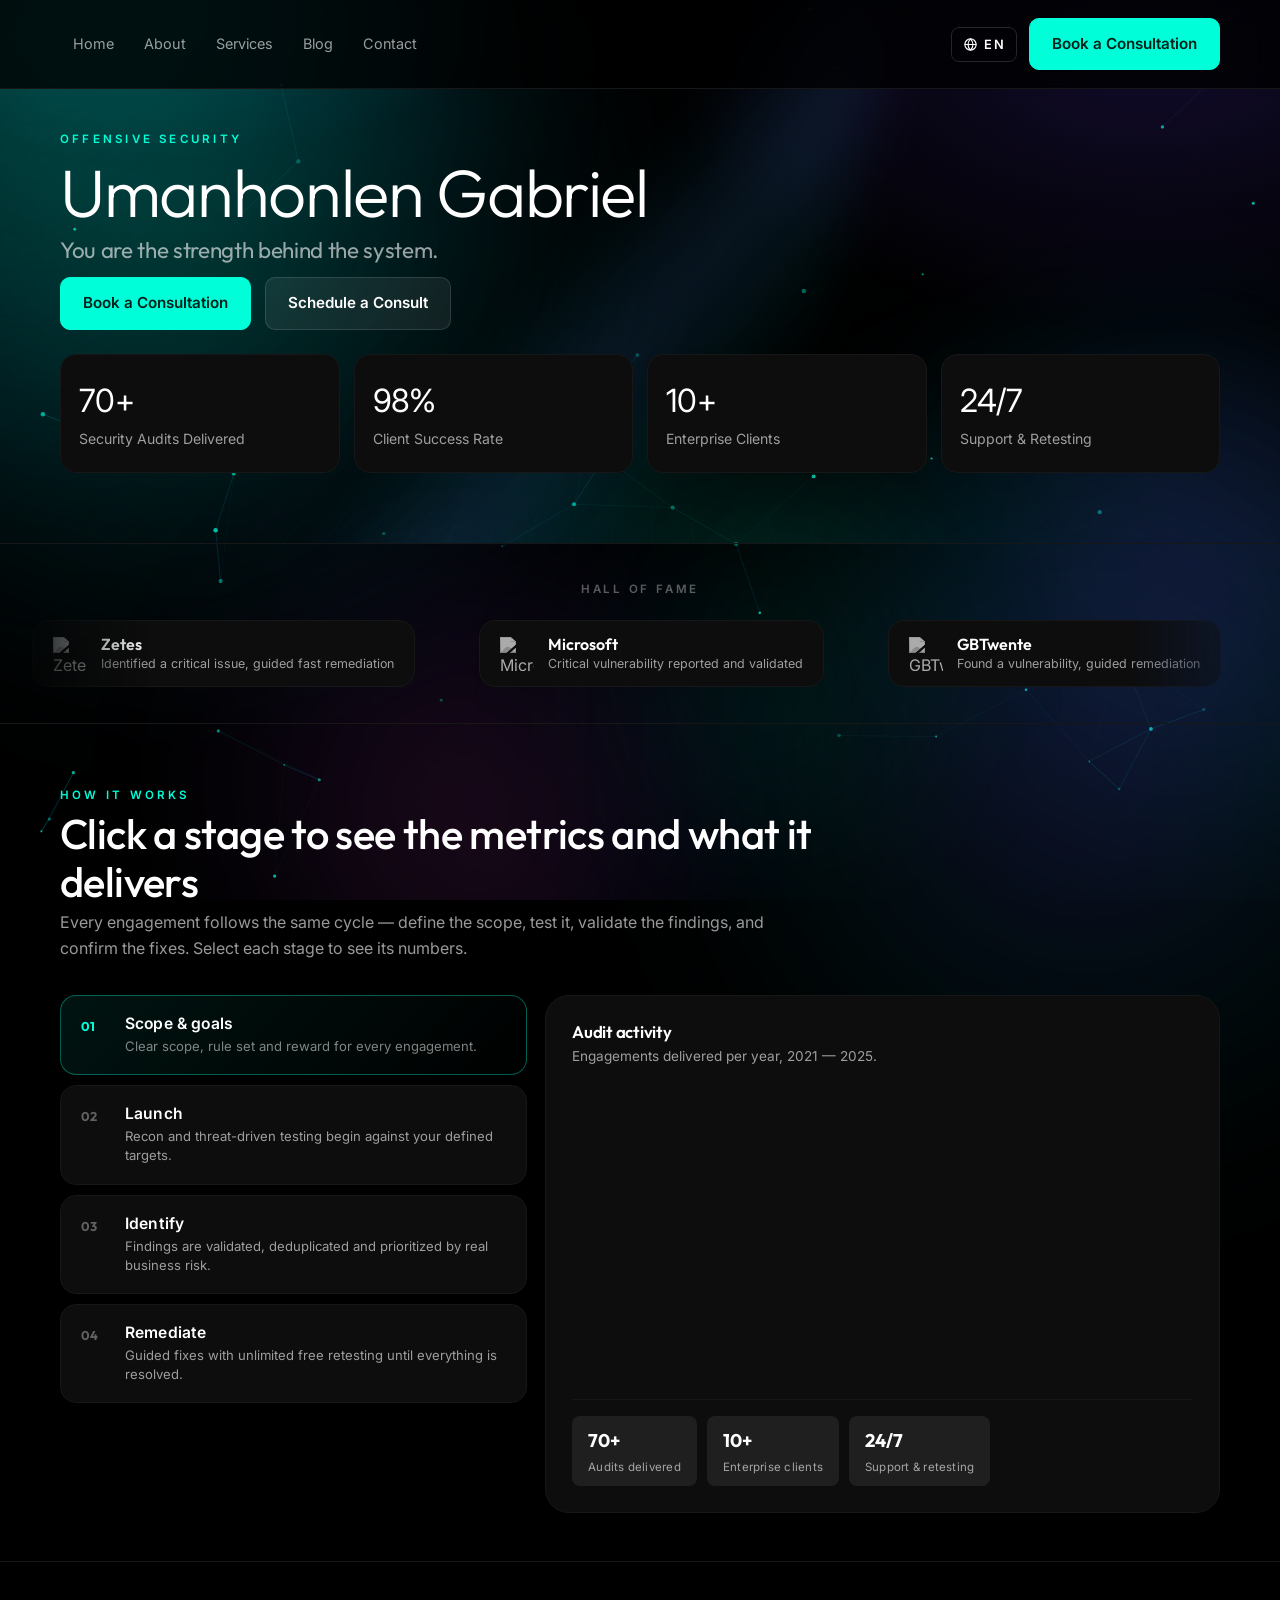
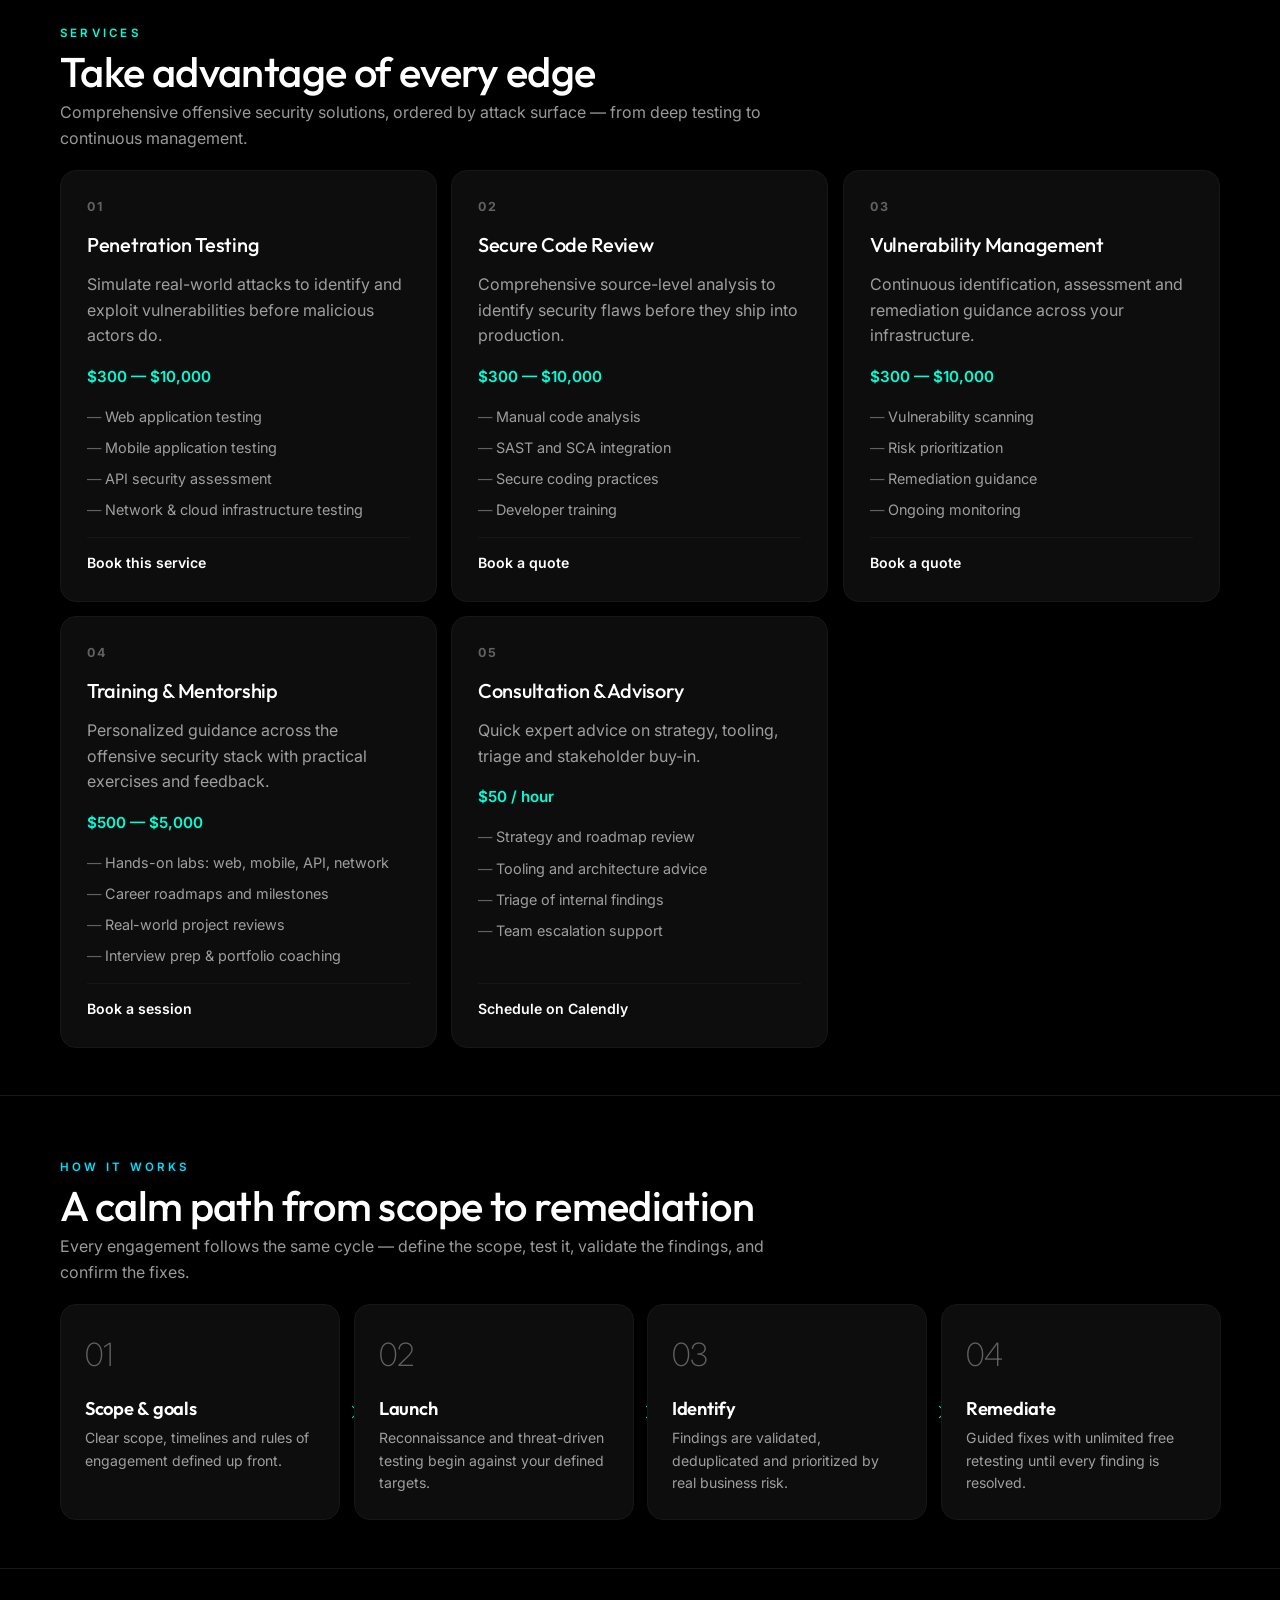
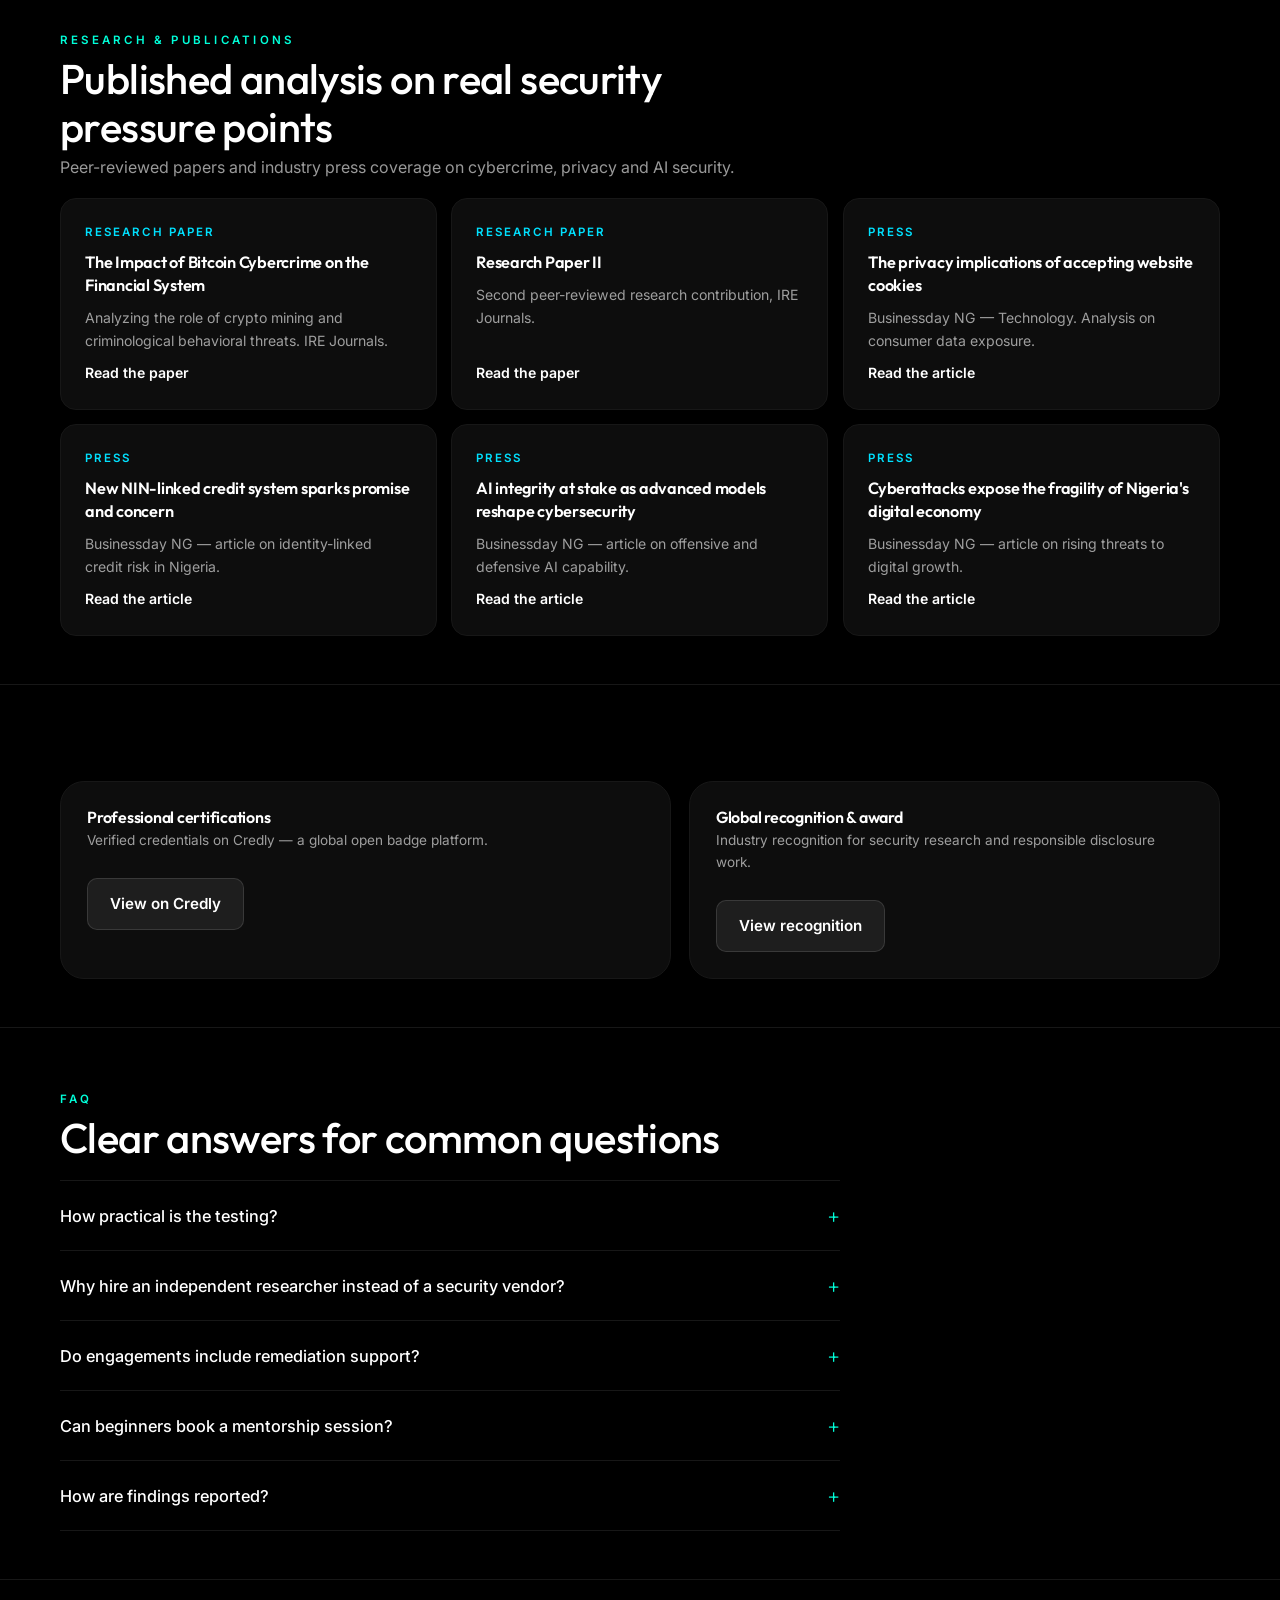
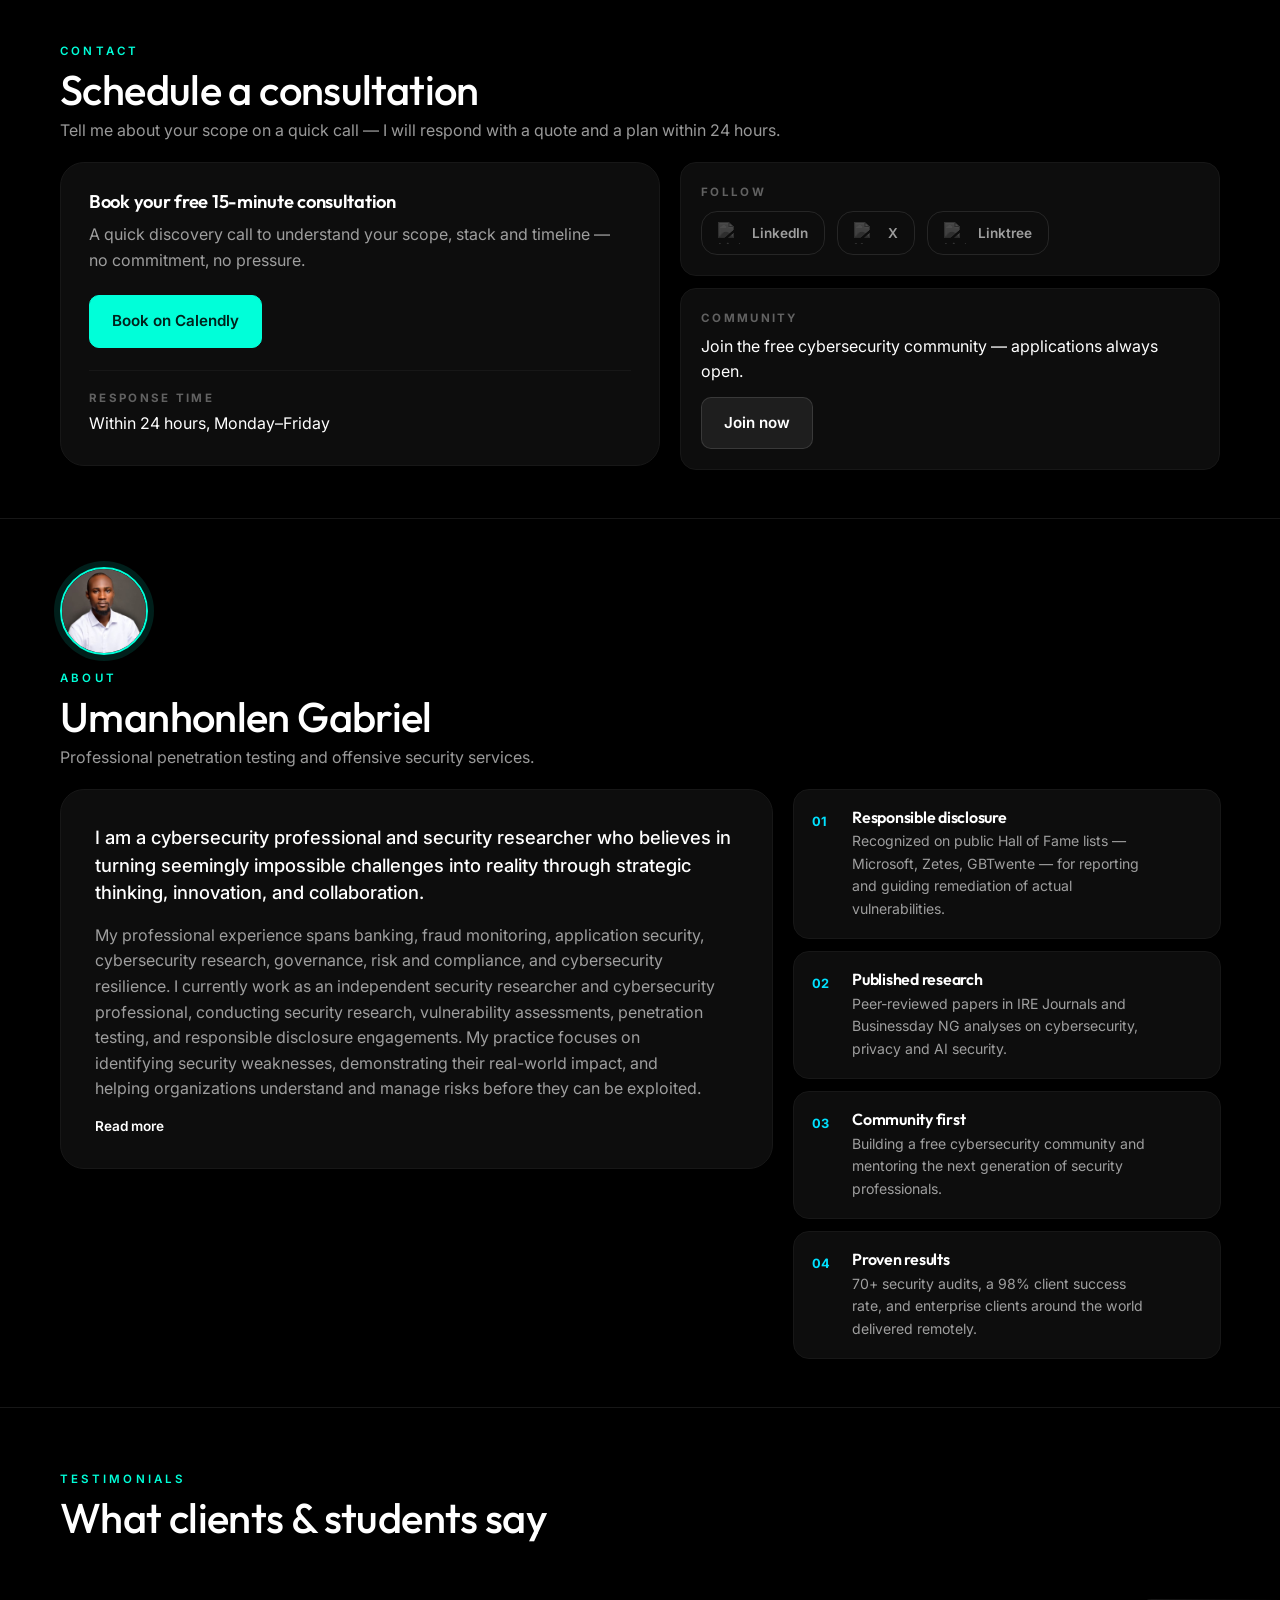
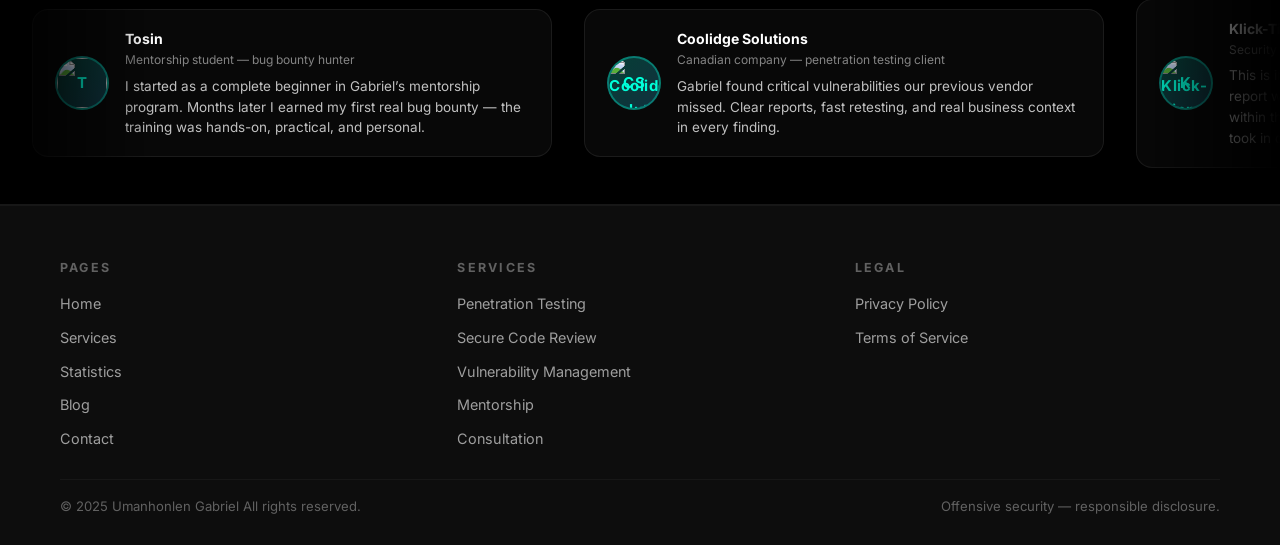
==== index.html @ cc712bc0 "Add files via upload" ====
<!DOCTYPE html>
<html lang="en">
<head>
  <meta charset="UTF-8" />
  <meta name="viewport" content="width=device-width, initial-scale=1.0" />
  <title>Umanhonlen Gabriel | Offensive Security Consulting</title>
  <meta name="description" content="Penetration testing, secure code review, vulnerability management and security research. Find vulnerabilities before attackers do." />
  <link rel="icon" type="image/png" href="favicon.png" />
  <link rel="preconnect" href="https://fonts.googleapis.com" />
  <link rel="preconnect" href="https://fonts.gstatic.com" crossorigin />
  <link href="https://fonts.googleapis.com/css2?family=Outfit:wght@300;400;500;600;700&family=Inter:wght@400;500;600;700&display=swap" rel="stylesheet" />
  <link rel="stylesheet" href="css/style.css" />
  <script>document.documentElement.classList.add('dyn');</script>
</head>
<body>
  <div class="bg-blobs" aria-hidden="true"><i class="b1"></i><i class="b2"></i><i class="b3"></i><i class="b4"></i></div>

  <!-- Header -->
  <header class="site-header">
    <div class="container nav">
      <nav>
        <ul class="nav-menu" id="navMenu">
          <li><a href="#hero" data-i18n="nav_home">Home</a></li>
          <li><a href="#about" data-i18n="nav_about">About</a></li>
          <li><a href="#services" data-i18n="nav_services">Services</a></li>
          <li><a href="blog.html" data-i18n="nav_blog">Blog</a></li>
          <li><a href="#contact" data-i18n="nav_contact">Contact</a></li>
        </ul>
      </nav>
      <div class="nav-cta">
        <div class="lang-switch">
          <button class="lang-btn" id="langBtn" type="button" aria-haspopup="true" aria-expanded="false" aria-label="Change language">
            <svg class="globe-ico" viewBox="0 0 24 24" width="15" height="15" fill="none" stroke="currentColor" stroke-width="1.8" stroke-linecap="round"><circle cx="12" cy="12" r="9"/><path d="M3 12h18"/><path d="M12 3c2.6 2.7 4 5.8 4 9s-1.4 6.3-4 9c-2.6-2.7-4-5.8-4-9s1.4-6.3 4-9z"/></svg>
            <span class="lang-code">EN</span>
          </button>
          <ul class="lang-menu" id="langMenu">
            <li><button type="button" data-lang="en" class="active">English</button></li>
            <li><button type="button" data-lang="fr">Français</button></li>
          </ul>
        </div>
        <a class="btn btn-accent" href="#contact" data-i18n="cta_book">Book a Consultation</a>
        <button class="nav-toggle" aria-label="Toggle menu" data-i18n="nav_menu">Menu</button>
      </div>
    </div>
  </header>

  <!-- Hero -->
  <section id="hero" class="hero">
    <div class="hero-scene" aria-hidden="true">
      <i class="hb-beam b1"></i>
      <i class="hb-beam b2"></i>
      <i class="hb-pulse p1"></i>
      <i class="hb-pulse p2"></i>
      <i class="hb-grid"></i>
    </div>
    <div class="container">
      <div class="eyebrow" data-i18n="hero_eyebrow">Offensive Security</div>
      <h1 data-i18n="hero_title">Umanhonlen Gabriel</h1>
      <h2 data-i18n="hero_sub">You are the strength behind the system.</h2>
      <div class="hero-actions">
        <a class="btn btn-accent" href="#contact" data-i18n="cta_book">Book a Consultation</a>
        <a class="btn btn-ghost" href="https://calendly.com/umanhonlengabriel" target="_blank" rel="noopener" data-i18n="cta_schedule">Schedule a Consult</a>
      </div>
      <div class="kpi-band">
        <div class="kpi"><b>70+</b><span data-i18n="kpi1">Security Audits Delivered</span></div>
        <div class="kpi"><b>98%</b><span data-i18n="kpi2">Client Success Rate</span></div>
        <div class="kpi"><b>10+</b><span data-i18n="kpi3">Enterprise Clients</span></div>
        <div class="kpi"><b>24/7</b><span data-i18n="kpi4">Support &amp; Retesting</span></div>
      </div>
    </div>
  </section>

  <!-- Hall of Fame -->
  <div class="trusted">
    <div class="container">
      <p class="trusted-label" data-i18n="hof_label">Hall of Fame</p>
    </div>
    <div class="logo-marquee hof-marquee" aria-label="Hall of Fame organizations">
      <div class="logo-track">
        <div class="logo-row">
          <a class="hof-chip" href="https://www.zetes.com/en/responsible-disclosure-policy" target="_blank" rel="noopener" title="Zetes — Hall of Fame">
            <img src="https://icons.duckduckgo.com/ip3/zetes.com.ico" alt="Zetes logo" loading="lazy" />
            <span><b>Zetes</b><em data-i18n="hof_zetes">Identified a critical issue, guided fast remediation</em></span>
          </a>
          <a class="hof-chip" href="https://msrc.microsoft.com/update-guide/acknowledgement/online" target="_blank" rel="noopener" title="Microsoft — Hall of Fame">
            <img src="https://www.google.com/s2/favicons?domain=microsoft.com&sz=128" onerror="this.onerror=null;this.src='https://icons.duckduckgo.com/ip3/microsoft.com.ico'" alt="Microsoft logo" loading="lazy" />
            <span><b>Microsoft</b><em data-i18n="hof_ms">Critical vulnerability reported and validated</em></span>
          </a>
          <a class="hof-chip" href="https://gbtwente.nl/responsible-disclosure" target="_blank" rel="noopener" title="GBTwente — Hall of Fame">
            <img src="https://www.google.com/s2/favicons?domain=gbtwente.nl&sz=128" onerror="this.onerror=null;this.src='https://icons.duckduckgo.com/ip3/gbtwente.nl.ico'" alt="GBTwente logo" loading="lazy" />
            <span><b>GBTwente</b><em data-i18n="hof_gb">Found a vulnerability, guided remediation</em></span>
          </a>
          <a class="hof-chip" href="https://support.apple.com/en-us/102774" target="_blank" rel="noopener" title="Apple — Hall of Fame">
            <img src="https://www.google.com/s2/favicons?domain=apple.com&sz=128" onerror="this.onerror=null;this.src='https://icons.duckduckgo.com/ip3/apple.com.ico'" alt="Apple logo" loading="lazy" />
            <span><b>Apple</b><em data-i18n="hof_apple">Responsibly disclosed issue acknowledged</em></span>
          </a>
          <a class="hof-chip" href="https://www.who.int/about/cybersecurity/vulnerability-hall-of-fame/ethical-hacker-list" target="_blank" rel="noopener" title="WHO — recognized">
            <img src="https://www.google.com/s2/favicons?domain=who.int&sz=128" onerror="this.onerror=null;this.src='https://icons.duckduckgo.com/ip3/who.int.ico'" alt="WHO logo" loading="lazy" />
            <span><b>WHO</b><em data-i18n="hof_who">Recognized for responsible disclosure</em></span>
          </a>
          <a class="hof-chip" href="https://unite.un.org/en/un-information-security-hall-fame" target="_blank" rel="noopener" title="United Nations — Hall of Fame">
            <img src="https://www.google.com/s2/favicons?domain=un.org&sz=128" onerror="this.onerror=null;this.src='https://icons.duckduckgo.com/ip3/un.org.ico'" alt="United Nations logo" loading="lazy" />
            <span><b>United Nations</b><em data-i18n="hof_un">Hall of Fame</em></span>
          </a>
          <a class="hof-chip" href="https://www.klicktipp.com/de/hall-of-fame/" target="_blank" rel="noopener" title="KlickTipp — Hall of Fame">
            <img src="https://icons.duckduckgo.com/ip3/klicktipp.com.ico" alt="KlickTipp logo" loading="lazy" />
            <span><b>KlickTipp</b><em data-i18n="hof_kt">Hall of Fame</em></span>
          </a>
          <a class="hof-chip" href="https://sweethawk.com/responsible-disclosure" target="_blank" rel="noopener" title="SweetHawk — Hall of Fame">
            <img src="https://icons.duckduckgo.com/ip3/sweethawk.com.ico" alt="SweetHawk logo" loading="lazy" />
            <span><b>SweetHawk</b><em data-i18n="hof_sh">Responsible disclosure acknowledged</em></span>
          </a>
          <a class="hof-chip" href="https://drive.google.com/file/d/1jR87sA1sDhCnxGlhkSa3lofEGjk2yWFh/view?usp=sharing" target="_blank" rel="noopener" title="Global Recognition — award">
            <img src="https://icons.duckduckgo.com/ip3/drive.google.com.ico" alt="Global Recognition logo" loading="lazy" />
            <span><b>Global Recognition</b><em data-i18n="hof_gr">Award &amp; verified recognition</em></span>
          </a>
        </div>
        <div class="logo-row" aria-hidden="true">
          <a class="hof-chip" href="https://www.zetes.com/en/responsible-disclosure-policy" target="_blank" rel="noopener" title="Zetes — Hall of Fame">
            <img src="https://icons.duckduckgo.com/ip3/zetes.com.ico" alt="Zetes logo" loading="lazy" />
            <span><b>Zetes</b><em data-i18n="hof_zetes">Identified a critical issue, guided fast remediation</em></span>
          </a>
          <a class="hof-chip" href="https://msrc.microsoft.com/update-guide/acknowledgement/online" target="_blank" rel="noopener" title="Microsoft — Hall of Fame">
            <img src="https://www.google.com/s2/favicons?domain=microsoft.com&sz=128" onerror="this.onerror=null;this.src='https://icons.duckduckgo.com/ip3/microsoft.com.ico'" alt="Microsoft logo" loading="lazy" />
            <span><b>Microsoft</b><em data-i18n="hof_ms">Critical vulnerability reported and validated</em></span>
          </a>
          <a class="hof-chip" href="https://gbtwente.nl/responsible-disclosure" target="_blank" rel="noopener" title="GBTwente — Hall of Fame">
            <img src="https://www.google.com/s2/favicons?domain=gbtwente.nl&sz=128" onerror="this.onerror=null;this.src='https://icons.duckduckgo.com/ip3/gbtwente.nl.ico'" alt="GBTwente logo" loading="lazy" />
            <span><b>GBTwente</b><em data-i18n="hof_gb">Found a vulnerability, guided remediation</em></span>
          </a>
          <a class="hof-chip" href="https://support.apple.com/en-us/102774" target="_blank" rel="noopener" title="Apple — Hall of Fame">
            <img src="https://www.google.com/s2/favicons?domain=apple.com&sz=128" onerror="this.onerror=null;this.src='https://icons.duckduckgo.com/ip3/apple.com.ico'" alt="Apple logo" loading="lazy" />
            <span><b>Apple</b><em data-i18n="hof_apple">Responsibly protected issue acknowledged</em></span>
          </a>
          <a class="hof-chip" href="https://www.who.int/about/cybersecurity/vulnerability-hall-of-fame/ethical-hacker-list" target="_blank" rel="noopener" title="WHO — recognized">
            <img src="https://www.google.com/s2/favicons?domain=who.int&sz=128" onerror="this.onerror=null;this.src='https://icons.duckduckgo.com/ip3/who.int.ico'" alt="WHO logo" loading="lazy" />
            <span><b>WHO</b><em data-i18n="hof_who">Recognized for responsible disclosure</em></span>
          </a>
          <a class="hof-chip" href="https://unite.un.org/en/un-information-security-hall-fame" target="_blank" rel="noopener" title="United Nations — Hall of Fame">
            <img src="https://www.google.com/s2/favicons?domain=un.org&sz=128" onerror="this.onerror=null;this.src='https://icons.duckduckgo.com/ip3/un.org.ico'" alt="United Nations logo" loading="lazy" />
            <span><b>United Nations</b><em data-i18n="hof_un">Hall of Fame</em></span>
          </a>
          <a class="hof-chip" href="https://www.klicktipp.com/de/hall-of-fame/" target="_blank" rel="noopener" title="KlickTipp — Hall of Fame">
            <img src="https://icons.duckduckgo.com/ip3/klicktipp.com.ico" alt="KlickTipp logo" loading="lazy" />
            <span><b>KlickTipp</b><em data-i18n="hof_kt">Hall of Fame</em></span>
          </a>
          <a class="hof-chip" href="https://sweethawk.com/responsible-disclosure" target="_blank" rel="noopener" title="SweetHawk — Hall of Fame">
            <img src="https://icons.duckduckgo.com/ip3/sweethawk.com.ico" alt="SweetHawk logo" loading="lazy" />
            <span><b>SweetHawk</b><em data-i18n="hof_sh">Responsible disclosure acknowledged</em></span>
          </a>
          <a class="hof-chip" href="https://drive.google.com/file/d/1jR87sA1sDhCnxGlhkSa3lofEGjk2yWFh/view?usp=sharing" target="_blank" rel="noopener" title="Global Recognition — award">
            <img src="https://icons.duckduckgo.com/ip3/drive.google.com.ico" alt="Global Recognition logo" loading="lazy" />
            <span><b>Global Recognition</b><em data-i18n="hof_gr">Award &amp; verified recognition</em></span>
          </a>
        </div>
      </div>
    </div>
  </div>

  <!-- How it works / Metrics -->
  <section id="stats">
    <div class="container">
      <div class="section-head" data-reveal>
        <div class="eyebrow" data-i18n="stats_eyebrow">How it works</div>
        <h2 data-i18n="stats_title">Click a stage to see the metrics and what it delivers</h2>
        <p data-i18n="stats_sub">Every engagement follows the same cycle — define the scope, test it, validate the findings, and confirm the fixes. Select each stage to see its numbers.</p>
      </div>

      <div class="howit">
        <div class="phase-list" role="tablist" data-i18n-aria="stages_aria" aria-label="Engagement stages">
          <button class="phase-btn active" data-phase="scope" role="tab" aria-selected="true">
            <span class="phase-num">01</span>
            <span class="phase-txt">
              <strong data-i18n="ph1_t">Scope &amp; goals</strong>
              <em data-i18n="ph1_d">Clear scope, rule set and reward for every engagement.</em>
            </span>
          </button>
          <button class="phase-btn" data-phase="launch" role="tab" aria-selected="false">
            <span class="phase-num">02</span>
            <span class="phase-txt">
              <strong data-i18n="ph2_t">Launch</strong>
              <em data-i18n="ph2_d">Recon and threat-driven testing begin against your defined targets.</em>
            </span>
          </button>
          <button class="phase-btn" data-phase="identify" role="tab" aria-selected="false">
            <span class="phase-num">03</span>
            <span class="phase-txt">
              <strong data-i18n="ph3_t">Identify</strong>
              <em data-i18n="ph3_d">Findings are validated, deduplicated and prioritized by real business risk.</em>
            </span>
          </button>
          <button class="phase-btn" data-phase="remediate" role="tab" aria-selected="false">
            <span class="phase-num">04</span>
            <span class="phase-txt">
              <strong data-i18n="ph4_t">Remediate</strong>
              <em data-i18n="ph4_d">Guided fixes with unlimited free retesting until everything is resolved.</em>
            </span>
          </button>
        </div>

        <div class="phase-view">
          <div class="phase-panel active" id="phase-scope">
            <h3 data-i18n="pa1_t">Audit activity</h3>
            <p class="muted" data-i18n="pa1_d">Engagements delivered per year, 2021 — 2025.</p>
            <div class="chart-box"><canvas id="chartAudits"></canvas></div>
            <div class="mini-kpis">
              <div class="mini-kpi"><b>70+</b><span data-i18n="mk1">Audits delivered</span></div>
              <div class="mini-kpi"><b>10+</b><span data-i18n="mk2">Enterprise clients</span></div>
              <div class="mini-kpi"><b>24/7</b><span data-i18n="mk3">Support &amp; retesting</span></div>
            </div>
          </div>
          <div class="phase-panel" id="phase-launch">
            <h3 data-i18n="pa2_t">Service distribution</h3>
            <p class="muted" data-i18n="pa2_d">Share of work by service line under active testing.</p>
            <div class="chart-box"><canvas id="chartServices"></canvas></div>
            <div class="mini-kpis">
              <div class="mini-kpi"><b>40%</b><span data-i18n="mk4">Penetration testing</span></div>
              <div class="mini-kpi"><b>22%</b><span data-i18n="mk5">Secure code review</span></div>
              <div class="mini-kpi"><b>15%</b><span data-i18n="mk6">Vulnerability management</span></div>
            </div>
          </div>
          <div class="phase-panel" id="phase-identify">
            <h3 data-i18n="pa3_t">Findings by severity</h3>
            <p class="muted" data-i18n="pa3_d">Distribution across all completed engagements.</p>
            <div class="chart-box"><canvas id="chartSeverity"></canvas></div>
            <div class="mini-kpis">
              <div class="mini-kpi"><b>12</b><span data-i18n="mk7">Critical</span></div>
              <div class="mini-kpi"><b>34</b><span data-i18n="mk8">High</span></div>
              <div class="mini-kpi"><b>58</b><span data-i18n="mk9">Medium</span></div>
              <div class="mini-kpi"><b>41</b><span data-i18n="mk10">Low</span></div>
            </div>
          </div>
          <div class="phase-panel" id="phase-remediate">
            <h3 data-i18n="pa4_t">Remediation trend</h3>
            <p class="muted" data-i18n="pa4_d">Vulnerabilities resolved per audit, rolling average.</p>
            <div class="chart-box"><canvas id="chartTrend"></canvas></div>
            <div class="mini-kpis">
              <div class="mini-kpi"><b>98%</b><span data-i18n="mk11">Client success rate</span></div>
              <div class="mini-kpi"><b>Free</b><span data-i18n="mk12">Unlimited retesting</span></div>
              <div class="mini-kpi"><b>100%</b><span data-i18n="mk13">Validated fixes</span></div>
            </div>
          </div>
        </div>
      </div>
    </div>
  </section>

  <!-- Services -->
  <section id="services">
    <div class="container">
      <div class="section-head" data-reveal>
        <div class="eyebrow" data-i18n="services_eyebrow">Services</div>
        <h2 data-i18n="services_title">Take advantage of every edge</h2>
        <p data-i18n="si_p">Comprehensive offensive security solutions, ordered by attack surface — from deep testing to continuous management.</p>
      </div>

      <div class="services-grid rv-stagger">
        <div class="service">
          <span class="service-index">01</span>
          <h3 data-i18n="s1_t">Penetration Testing</h3>
          <p class="muted" data-i18n="s1_d">Simulate real-world attacks to identify and exploit vulnerabilities before malicious actors do.</p>
          <div class="price">$300 — $10,000</div>
          <ul>
            <li data-i18n="s1_1">Web application testing</li>
            <li data-i18n="s1_2">Mobile application testing</li>
            <li data-i18n="s1_3">API security assessment</li>
            <li data-i18n="s1_4">Network &amp; cloud infrastructure testing</li>
          </ul>
          <a class="service-meta" href="#contact" data-i18n="s1_l">Book this service</a>
        </div>

        <div class="service">
          <span class="service-index">02</span>
          <h3 data-i18n="s2_t">Secure Code Review</h3>
          <p class="muted" data-i18n="s2_d">Comprehensive source-level analysis to identify security flaws before they ship into production.</p>
          <div class="price">$300 — $10,000</div>
          <ul>
            <li data-i18n="s2_1">Manual code analysis</li>
            <li data-i18n="s2_2">SAST and SCA integration</li>
            <li data-i18n="s2_3">Secure coding practices</li>
            <li data-i18n="s2_4">Developer training</li>
          </ul>
          <a class="service-meta" href="#contact" data-i18n="s2_l">Book a quote</a>
        </div>

        <div class="service">
          <span class="service-index">03</span>
          <h3 data-i18n="s3_t">Vulnerability Management</h3>
          <p class="muted" data-i18n="s3_d">Continuous identification, assessment and remediation guidance across your infrastructure.</p>
          <div class="price">$300 — $10,000</div>
          <ul>
            <li data-i18n="s3_1">Vulnerability scanning</li>
            <li data-i18n="s3_2">Risk prioritization</li>
            <li data-i18n="s3_3">Remediation guidance</li>
            <li data-i18n="s3_4">Ongoing monitoring</li>
          </ul>
          <a class="service-meta" href="#contact" data-i18n="s3_l">Book a quote</a>
        </div>

        <div class="service">
          <span class="service-index">04</span>
          <h3 data-i18n="s4_t">Training &amp; Mentorship</h3>
          <p class="muted" data-i18n="s4_d">Personalized guidance across the offensive security stack with practical exercises and feedback.</p>
          <div class="price">$500 — $5,000</div>
          <ul>
            <li data-i18n="s4_1">Hands-on labs: web, mobile, API, network</li>
            <li data-i18n="s4_2">Career roadmaps and milestones</li>
            <li data-i18n="s4_3">Real-world project reviews</li>
            <li data-i18n="s4_4">Interview prep &amp; portfolio coaching</li>
          </ul>
          <a class="service-meta" href="#contact" data-i18n="s4_l">Book a session</a>
        </div>

        <div class="service">
          <span class="service-index">05</span>
          <h3 data-i18n="s5_t">Consultation &amp; Advisory</h3>
          <p class="muted" data-i18n="s5_d">Quick expert advice on strategy, tooling, triage and stakeholder buy-in.</p>
          <div class="price">$50 / hour</div>
          <ul>
            <li data-i18n="s5_1">Strategy and roadmap review</li>
            <li data-i18n="s5_2">Tooling and architecture advice</li>
            <li data-i18n="s5_3">Triage of internal findings</li>
            <li data-i18n="s5_4">Team escalation support</li>
          </ul>
          <a class="service-meta" href="https://calendly.com/umanhonlengabriel" target="_blank" rel="noopener" data-i18n="s5_l">Schedule on Calendly</a>
        </div>
      </div>
    </div>
  </section>

  <!-- Process -->
  <section id="process">
    <div class="container">
      <div class="section-head" data-reveal>
        <div class="eyebrow cyan" data-i18n="process_eyebrow">How it works</div>
        <h2 data-i18n="process_title">A calm path from scope to remediation</h2>
        <p data-i18n="prc_p">Every engagement follows the same cycle — define the scope, test it, validate the findings, and confirm the fixes.</p>
      </div>
      <div class="process-grid rv-stagger">
        <div class="process-step">
          <div class="step-num">01</div>
          <h3 data-i18n="ph1_t">Scope &amp; goals</h3>
          <p data-i18n="pr1_d">Clear scope, timelines and rules of engagement defined up front.</p>
        </div>
        <div class="process-step">
          <div class="step-num">02</div>
          <h3 data-i18n="ph2_t">Launch</h3>
          <p data-i18n="pr2_d">Reconnaissance and threat-driven testing begin against defined targets.</p>
        </div>
        <div class="process-step">
          <div class="step-num">03</div>
          <h3 data-i18n="ph3_t">Identify</h3>
          <p data-i18n="pr3_d">Findings are validated, deduplicated and prioritized by real business risk.</p>
        </div>
        <div class="process-step">
          <div class="step-num">04</div>
          <h3 data-i18n="ph4_t">Remediate</h3>
          <p data-i18n="pr4_d">Guided fixes with unlimited free retesting until every finding is resolved.</p>
        </div>
      </div>
    </div>
  </section>

  <!-- Research -->
  <section id="research">
    <div class="container">
      <div class="section-head" data-reveal>
        <div class="eyebrow" data-i18n="research_eyebrow">Research &amp; publications</div>
        <h2 data-i18n="research_title">Published analysis on real security pressure points</h2>
        <p>Peer-reviewed papers and industry press coverage on cybercrime, privacy and AI security.</p>
      </div>
      <div class="pub-grid rv-stagger">
        <div class="pub-card">
          <span class="pub-tag">Research paper</span>
          <h3>The Impact of Bitcoin Cybercrime on the Financial System</h3>
          <p>Analyzing the role of crypto mining and criminological behavioral threats. IRE Journals.</p>
          <a href="https://www.irejournals.com/paper-details/1706314" target="_blank" rel="noopener">Read the paper</a>
        </div>
        <div class="pub-card">
          <span class="pub-tag">Research paper</span>
          <h3>Research Paper II</h3>
          <p>Second peer-reviewed research contribution, IRE Journals.</p>
          <a href="https://www.irejournals.com/paper-details/1706310" target="_blank" rel="noopener">Read the paper</a>
        </div>
        <div class="pub-card">
          <span class="pub-tag">Press</span>
          <h3>The privacy implications of accepting website cookies</h3>
          <p>Businessday NG — Technology. Analysis on consumer data exposure.</p>
          <a href="https://businessday.ng/technology/article/here-are-privacy-implications-of-accepting-website-cookies/?amp" target="_blank" rel="noopener">Read the article</a>
        </div>
        <div class="pub-card">
          <span class="pub-tag">Press</span>
          <h3>New NIN-linked credit system sparks promise and concern</h3>
          <p>Businessday NG — article on identity-linked credit risk in Nigeria.</p>
          <a href="https://businessday.ng/pro/article/new-nin-linked-credit-system-sparks-promise-concern/?amp" target="_blank" rel="noopener">Read the article</a>
        </div>
        <div class="pub-card">
          <span class="pub-tag">Press</span>
          <h3>AI integrity at stake as advanced models reshape cybersecurity</h3>
          <p>Businessday NG — article on offensive and defensive AI capability.</p>
          <a href="https://businessday.ng/technology/article/ai-integrity-at-stake-as-advanced-models-reshapes-cybersecurity/?amp" target="_blank" rel="noopener">Read the article</a>
        </div>
        <div class="pub-card">
          <span class="pub-tag">Press</span>
          <h3>Cyberattacks expose the fragility of Nigeria's digital economy</h3>
          <p>Businessday NG — article on rising threats to digital growth.</p>
          <a href="https://businessday.ng/technology/article/cyberattacks-expose-the-fragility-of-nigerias-digital-economy-as-businesses-face-rising-risks/?amp" target="_blank" rel="noopener">Read the article</a>
        </div>
      </div>
    </div>
  </section>

<!-- Recognition / Hall of Fame -->
  <section id="recognition">
    <div class="container">
      <div class="stats-grid" style="margin-top: 48px" data-reveal>
        <div class="chart-card" style="margin-top: 0">
          <h3 data-i18n="rc1_t">Professional certifications</h3>
          <p data-i18n="rc1_d">Verified credentials on Credly — a global open badge platform.</p>
          <a class="btn btn-ghost" style="margin-top: 8px" href="https://www.credly.com/users/umanhonlen-gabriel" target="_blank" rel="noopener" data-i18n="rc1_b">View on Credly</a>
        </div>
        <div class="chart-card" style="margin-top: 0">
          <h3 data-i18n="rc2_t">Global recognition &amp; award</h3>
          <p data-i18n="rc2_d">Industry recognition for security research and responsible disclosure work.</p>
          <a class="btn btn-ghost" style="margin-top: 8px" href="https://drive.google.com/file/d/1jR87sA1sDhCnxGlhkSa3lofEGjk2yWFh/view?usp=sharing" target="_blank" rel="noopener" data-i18n="rc2_p">View recognition</a>
        </div>
      </div>
    </div>
  </section>

  <!-- FAQ -->
  <section id="faq">
    <div class="container">
      <div class="section-head" data-reveal>
        <div class="eyebrow" data-i18n="faq_eyebrow">FAQ</div>
        <h2 data-i18n="faq_title">Clear answers for common questions</h2>
      </div>
      <div class="faq-list rv-stagger">
        <div class="faq-item">
          <button class="faq-q"><span data-i18n="fq1">How practical is the testing?</span> <span class="plus">+</span></button>
          <div class="faq-a"><p data-i18n="fa1">100% hands-on. Engagements simulate real attack paths against your live environment — no slide decks, no surface-level checks. Every finding includes a working proof of concept.</p></div>
        </div>
        <div class="faq-item">
          <button class="faq-q"><span data-i18n="fq2">Why hire an independent researcher instead of a security vendor?</span> <span class="plus">+</span></button>
          <div class="faq-a"><p data-i18n="fa2">Independent consultants work directly with you — no account managers, no ticket queues. You speak to the engineer who found the issue, and retesting is free and unlimited.</p></div>
        </div>
        <div class="faq-item">
          <button class="faq-q"><span data-i18n="fq3">Do engagements include remediation support?</span> <span class="plus">+</span></button>
          <div class="faq-a"><p data-i18n="fa3">Yes. Every engagement includes guided remediation and free retesting until all findings are resolved — the retest is validated before you sign off.</p></div>
        </div>
        <div class="faq-item">
          <button class="faq-q"><span data-i18n="fq4">Can beginners book a mentorship session?</span> <span class="plus">+</span></button>
          <div class="faq-a"><p data-i18n="fa4">Yes. Mentorship covers hands-on labs across web, mobile, API and network security — with roadmaps, review and interview preparation for any level.</p></div>
        </div>
        <div class="faq-item">
          <button class="faq-q"><span data-i18n="fq5">How are findings reported?</span> <span class="plus">+</span></button>
          <div class="faq-a"><p data-i18n="fa5">Findings are documented with severity, impact, reproduction steps and remediation guidance in a clear executive-and-technical report. Full confidentiality is guaranteed.</p></div>
        </div>
      </div>
    </div>
  </section>

  <!-- Contact -->
  <section id="contact">
    <div class="container">
      <div class="section-head" data-reveal>
        <div class="eyebrow" data-i18n="contact_eyebrow">Contact</div>
        <h2 data-i18n="contact_title">Schedule a consultation</h2>
        <p data-i18n="contact_p">Tell me about your scope on a quick call — I will respond with a quote and a plan within 24 hours.</p>
      </div>
      <div class="contact-layout rv-stagger">
        <div class="form-card consult-card">
          <h3 data-i18n="contact_h">Book your free 15-minute consultation</h3>
          <p class="muted" data-i18n="contact_sub">A quick discovery call to understand your scope, stack and timeline — no commitment, no pressure.</p>
          <div class="consult-actions">
            <a class="btn btn-accent" href="https://calendly.com/umanhonlengabriel" target="_blank" rel="noopener" data-i18n="contact_book">Book on Calendly</a>
          </div>
          <div class="consult-note">
            <span class="k" data-i18n="contact_rt">Response time</span>
            <span class="v" data-i18n="contact_rtv">Within 24 hours, Monday–Friday</span>
          </div>
        </div>
        <div class="info-stack">
          <div class="info-box">
            <div class="k" data-i18n="contact_follow_k">Follow</div>
            <div class="social-row">
              <a class="social-chip" href="https://linkedin.com/in/umanhonlengabriel" target="_blank" rel="noopener" title="LinkedIn">
                <img src="https://www.google.com/s2/favicons?domain=linkedin.com&sz=128" onerror="this.onerror=null;this.src='https://icons.duckduckgo.com/ip3/linkedin.com.ico'" alt="LinkedIn logo" loading="lazy" />
                <span>LinkedIn</span>
              </a>
              <a class="social-chip" href="https://twitter.com/sudosu01" target="_blank" rel="noopener" title="X">
                <img src="https://www.google.com/s2/favicons?domain=x.com&sz=128" onerror="this.onerror=null;this.src='https://icons.duckduckgo.com/ip3/x.com.ico'" alt="X logo" loading="lazy" />
                <span>X</span>
              </a>
              <a class="social-chip" href="https://linktr.ee/umanhonlengabriel" target="_blank" rel="noopener" title="Linktree">
                <img src="https://www.google.com/s2/favicons?domain=linktr.ee&sz=128" onerror="this.onerror=null;this.src='https://icons.duckduckgo.com/ip3/linktr.ee.ico'" alt="Linktree logo" loading="lazy" />
                <span>Linktree</span>
              </a>
            </div>
          </div>
          <div class="info-box">
            <div class="k" data-i18n="contact_community_k">Community</div>
            <div class="v" data-i18n="contact_community_v">Join the free cybersecurity community — applications always open.</div>
            <a class="btn btn-ghost" style="margin-top: 12px" href="https://docs.google.com/forms/d/e/1FAIpQLScb7RTHdfrgPcupN3UTH-0vImkQzYGNKav3rhIj6s5LjVeOqQ/viewform" target="_blank" rel="noopener" data-i18n="cj">Join now</a>
          </div>
        </div>
      </div>
    </div>
  </section>

  <!-- About -->
  <section id="about">
    <div class="container">
      <div class="section-head" data-reveal>
        <img class="about-photo" src="About.jpeg" alt="Umanhonlen Gabriel">
        <div class="eyebrow" data-i18n="about_eyebrow">About</div>
        <h2 data-i18n="about_title">Umanhonlen Gabriel</h2>
        <p data-i18n="about_sub">Professional penetration testing and offensive security services.</p>
      </div>
      <div class="about-grid rv-stagger">
        <div class="about-text">
          <p class="lead-line" data-i18n="ab1">
            I am a cybersecurity professional and security researcher who believes in turning
            seemingly impossible challenges into reality through strategic thinking, innovation,
            and collaboration.
          </p>
          <p class="muted" data-i18n="ab2">
            My professional experience spans banking, fraud monitoring, application security,
            cybersecurity research, governance, risk and compliance, and cybersecurity
            resilience. I currently work as an independent security researcher and
            cybersecurity professional, conducting security research, vulnerability assessments,
            penetration testing, and responsible disclosure engagements. My work focuses on
            identifying security weaknesses, demonstrating their real-world impact, and helping
            organizations understand and address risks before they can be exploited.
          </p>
          <div class="about-more">
          <p class="muted" data-i18n="ab3">
            My professional journey began in the banking sector, where I worked with one of
            Nigeria's recognized banks as a Fraud Risk Supervisor. In this role, I led a
            team of 15 professionals responsible for monitoring, investigating, and responding
            to potentially fraudulent transactions. This experience gave me a strong foundation
            in fraud detection, risk management, incident handling, operational controls, and
            team leadership, while also providing valuable insight into the security challenges
            faced by financial institutions.
          </p>
          <p class="muted" data-i18n="ab4">
            I later progressed into application security as a Senior Application Security
            Engineer, where I worked across different stages of the application lifecycle,
            including security testing, pilot stages, and production deployment. I worked
            closely with developers and technology teams to identify and remediate security
            vulnerabilities, integrate security into development processes, and strengthen
            application security controls. My responsibilities also included managing and
            securing API services, conducting security assessments, supporting remediation
            efforts, and providing security guidance to development and engineering teams.
          </p>
          <p class="muted" data-i18n="ab5">
            My experience extends beyond technical security into Governance, Risk, and
            Compliance (GRC). I have contributed to security risk assessments, control
            implementation, compliance requirements, security governance, and the alignment of
            technical security practices with organizational risk objectives. I understand the
            importance of connecting technical security findings with business risk and
            ensuring that security decisions support broader organizational objectives.
          </p>
          <p class="muted" data-i18n="ab6">
            I have also worked closely with the Chief Information Security Officer (CISO) and
            senior management on cybersecurity resilience initiatives. This has included
            preparing and delivering presentations on cybersecurity resilience, security risks,
            emerging threats, and organizational security priorities. I believe effective
            cybersecurity requires more than identifying vulnerabilities. It requires
            communicating risk clearly to decision makers and helping organizations make
            informed decisions that strengthen their overall security posture and resilience.
          </p>
          <p class="muted" data-i18n="ab7">
            In my current capacity as an independent security researcher, I continue to work
            with organizations of different sizes, from startups to enterprise platforms,
            across penetration testing, security research, code review, vulnerability
            management, and Al governance and responsible disclosure. I approach security from
            an adversarial perspective, looking beyond what automated scanners can identify. I
            focus on discovering vulnerabilities that require deeper analysis, demonstrating
            their practical impact through working exploits where appropriate, and working
            with organizations to achieve effective and lasting remediation.
          </p>
          <p class="muted" data-i18n="ab8">
            With more than 70 security audits completed and a 98% client success rate, my work
            is measured by tangible outcomes: vulnerabilities identified, responsibly
            disclosed, remediated, and verified. Beyond individual engagements, I collaborate
            with security triage teams through responsible disclosure programs, communicating
            findings clearly, contributing to severity and impact assessments, and supporting
            the validation and remediation process. I believe a security report is only as
            valuable as the improvement it drives.
          </p>
          <p class="muted" data-i18n="ab9">
            My security research has been published in peer-reviewed journals and national
            press, and my findings have been recognized on public Hall of Fame lists maintained
            by organizations including Microsoft, Zetes, GBTwente, SweetHawk, and others.
            These recognitions reflect my commitment to responsible security
            research and to helping organizations identify and address vulnerabilities before
            they can be exploited by malicious actors.
          </p>
          <p class="muted" data-i18n="ab10">
            Beyond my professional work and research, I actively contribute to cybersecurity
            forums and communities through knowledge sharing, technical discussions,
            research, mentorship, and collaboration. I also manage and lead
            Cyber Odyssey, a cybersecurity community focused on bringing security
            professionals, researchers, students, and aspiring practitioners together to
            learn, collaborate, and grow.
          </p>
          <p class="muted" data-i18n="ab11">
            Through Cyber Odyssey, I facilitate discussions, share practical security knowledge
            and resources, encourage research and knowledge exchange, and create
            opportunities for members to develop their technical and professional skills.
            I am particularly passionate about helping aspiring cybersecurity professionals
            gain practical experience and access to knowledge that can help them progress in
            the field.
          </p>
          <p class="muted" data-i18n="ab12">
            I also mentor the next generation of cybersecurity talent through free training,
            hands-on labs, practical guidance, and community initiatives. I believe
            cybersecurity becomes stronger when knowledge is shared, experienced professionals
            support emerging talent, and organizations and individuals work together to build
            a more resilient digital ecosystem.
          </p>
        </div>
        <button id="aboutMoreBtn" class="post-read" data-i18n="about_more">Read more</button>
        </div>
        <div class="about-facts">
          <div class="about-fact">
            <span class="n">01</span>
            <div>
              <h4 data-i18n="about_r1">Responsible disclosure</h4>
              <p data-i18n="af1">Acknowledged on public Hall of Fame — Microsoft, Zetes and GBTwente — for reported and guided remediation of real vulnerabilities.</p>
            </div>
          </div>
          <div class="about-fact">
            <span class="n">02</span>
            <div>
              <h4 data-i18n="about_r2">Published research</h4>
              <p data-i18n="af2">Peer-reviewed papers in IRE Journals and analyses in Businessday NG on cybercrime, privacy and AI security.</p>
            </div>
          </div>
          <div class="about-fact">
            <span class="n">03</span>
            <div>
              <h4 data-i18n="about_r3">Community-first</h4>
              <p data-i18n="af3">Building a free cybersecurity community and mentoring the next generation of offensive security researchers.</p>
            </div>
          </div>
          <div class="about-fact">
            <span class="n">04</span>
            <div>
              <h4 data-i18n="about_r4">Proven results</h4>
              <p data-i18n="af4">70+ security audits, a 98% client success rate, and enterprise clients across the world delivered remotely.</p>
            </div>
          </div>
        </div>
      </div>
    </div>
  </section>

  <!-- Testimonials -->
  <section class="testimonials" data-i18n-aria="testi_aria" aria-label="Testimonials">
    <div class="container">
      <div class="section-head" data-reveal>
        <div class="eyebrow" data-i18n="testi_eyebrow">Testimonials</div>
        <h2 data-i18n="testi_title">What clients &amp; students say</h2>
      </div>
    </div>
    <div class="logo-marquee">
      <div class="logo-track">
        <div class="logo-row testi-row">
          <div class="testi-chip">
            <div class="testi-avatar"><img src="https://www.google.com/s2/favicons?domain=medium.com&sz=128" alt="" loading="lazy" /><span>T</span></div>
            <div class="testi-body">
              <b data-i18n="t1_name">Tosin</b>
              <em data-i18n="t1_role">Mentorship student — bug bounty hunter</em>
              <p data-i18n="t1_q">I started as a complete beginner in Gabriel's mentorship program. Months later I earned my first real bug bounty — the training was hands-on, practical, and personal.</p>
            </div>
          </div>
          <div class="testi-chip">
            <div class="testi-avatar"><img src="https://www.google.com/s2/favicons?domain=coolidgesolutions.com&sz=128" onerror="this.onerror=null;this.src='https://icons.duckduckgo.com/ip3/coolidgesolutions.com.ico';" alt="Coolidge Solutions logo" loading="lazy" /><span>CS</span></div>
            <div class="testi-body">
              <b data-i18n="t2_name">Coolidge Solutions</b>
              <em data-i18n="t2_role">Canadian company — penetration testing client</em>
              <p data-i18n="t2_q">Gabriel found critical vulnerabilities our previous vendor missed. Clear reports, fast retesting, and real business context in every finding.</p>
            </div>
          </div>
          <div class="testi-chip">
            <div class="testi-avatar"><img src="https://icons.duckduckgo.com/ip3/klicktipp.com.ico" alt="Klick-Tipp logo" loading="lazy" /><span>K</span></div>
            <div class="testi-body">
              <b data-i18n="t3_name">Klick-Tipp Security Team</b>
              <em data-i18n="t3_role">Security team — responsible disclosure response</em>
              <p data-i18n="t3_q">This is in no way a reflection on the quality of your work. Your report was clear, well-structured and carried out responsibly within the limits of our policy — we appreciate the care you took in documenting it.</p>
            </div>
          </div>
        </div>
        <div class="logo-row testi-row" aria-hidden="true">
          <div class="testi-chip">
            <div class="testi-avatar"><img src="https://www.google.com/s2/favicons?domain=medium.com&sz=128" alt="" loading="lazy" /><span>T</span></div>
            <div class="testi-body">
              <b data-i18n="t1_name">Tosin</b>
              <em data-i18n="t1_role">Mentorship student — bug bounty hunter</em>
              <p data-i18n="t1_q">I started as a complete beginner in Gabriel's mentorship program. Months later I earned my first real bug bounty — the training was hands-on, practical, and personal.</p>
            </div>
          </div>
          <div class="testi-chip">
            <div class="testi-avatar"><img src="https://www.google.com/s2/favicons?domain=coolidgesolutions.com&sz=128" onerror="this.onerror=null;this.src='https://icons.duckduckgo.com/ip3/coolidgesolutions.com.ico';" alt="Coolidge Solutions logo" loading="lazy" /><span>CS</span></div>
            <div class="testi-body">
              <b data-i18n="t2_name">Coolidge Solutions</b>
              <em data-i18n="t2_role">Canadian company — penetration testing client</em>
              <p data-i18n="t2_q">Gabriel found critical vulnerabilities our previous vendor missed. Clear reports, fast retesting, and real business context in every finding.</p>
            </div>
          </div>
          <div class="testi-chip">
            <div class="testi-avatar"><img src="https://icons.duckduckgo.com/ip3/klicktipp.com.ico" alt="Klick-Tipp logo" loading="lazy" /><span>K</span></div>
            <div class="testi-body">
              <b data-i18n="t3_name">Klick-Tipp Security Team</b>
              <em data-i18n="t3_role">Security team — responsible disclosure response</em>
              <p data-i18n="t3_q">This is in no way a reflection on the quality of your work. Your report was clear, well-structured and carried out responsibly within the limits of our policy — we appreciate the care you took in documenting it.</p>
            </div>
          </div>
        </div>
      </div>
    </div>
  </section>

  <!-- Footer -->
  <footer>
    <div class="container">
      <div class="footer-grid">
        <div class="footer-col">
          <strong data-i18n="foot_pages">Pages</strong>
          <ul>
            <li><a href="index.html#hero" data-i18n="nav_home">Home</a></li>
            <li><a href="index.html#services" data-i18n="nav_services">Services</a></li>
            <li><a href="index.html#stats" data-i18n="nav_stats">Statistics</a></li>
            <li><a href="blog.html" data-i18n="nav_blog">Blog</a></li>
            <li><a href="index.html#contact" data-i18n="nav_contact">Contact</a></li>
          </ul>
        </div>
        <div class="footer-col">
          <strong data-i18n="foot_services">Services</strong>
          <ul>
            <li><a href="index.html#services" data-i18n="fs1">Penetration Testing</a></li>
            <li><a href="index.html#services" data-i18n="fs2">Secure Code Review</a></li>
            <li><a href="index.html#services" data-i18n="fs3">Vulnerability Management</a></li>
            <li><a href="index.html#services" data-i18n="fs4">Mentorship</a></li>
            <li><a href="index.html#services" data-i18n="fs5">Consultation</a></li>
          </ul>
        </div>
        <div class="footer-col">
          <strong data-i18n="foot_legal">Legal</strong>
          <ul>
            <li><a href="privacy.html" data-i18n="foot_pp">Privacy Policy</a></li>
            <li><a href="terms.html" data-i18n="foot_tos">Terms of Service</a></li>
          </ul>
        </div>
      </div>
      <div class="footer-bottom">
        <span>&copy; 2025 Umanhonlen Gabriel <span data-i18n="foot_rights">All rights reserved.</span></span>
        <span data-i18n="foot_tag">Offensive security — responsible disclosure.</span>
      </div>
    </div>
  </footer>

  <script src="https://cdn.jsdelivr.net/npm/chart.js@4.4.4/dist/chart.umd.min.js"></script>
  <script>
    (() => {
    // ---------- Nav toggle ----------
    const navToggle = document.querySelector('.nav-toggle');
    const navMenu = document.getElementById('navMenu');
    navToggle.addEventListener('click', () => navMenu.classList.toggle('open'));

    // ---------- FAQ ----------
    document.querySelectorAll('.faq-q').forEach(q => {
      q.addEventListener('click', () => {
        const item = q.parentElement;
        const a = item.querySelector('.faq-a');
        const open = a.style.maxHeight && a.style.maxHeight !== '0px';
        document.querySelectorAll('.faq-item .faq-a').forEach(x => x.style.maxHeight = '0px');
        if (!open) a.style.maxHeight = a.scrollHeight + 'px';
      });
    });

    // ---------- Interactive phases (How it works) ----------
    const phaseBtns = document.querySelectorAll('.phase-btn');
    const phasePanels = document.querySelectorAll('.phase-panel');
    const chartInstances = {};
    const CH_LABELS = { ch_audits: 'Audits', ch_res: 'Resolved per cycle', ch_pen: 'Penetration', ch_cr: 'Code Review', ch_vm: 'Vuln Mgmt', ch_me: 'Mentorship', ch_co: 'Consulting', ch_find: 'Findings', ch_crit: 'Critical', ch_high: 'High', ch_med: 'Medium', ch_low: 'Low' };
    const L = key => (window.UGT ? window.UGT(key) : (CH_LABELS[key] || key));

    const chartConfigs = {
      scope: () => new Chart(document.getElementById('chartAudits'), {
        type: 'bar',
        data: {
          labels: ['2021', '2022', '2023', '2024', '2025'],
          datasets: [{
            label: L('ch_audits'),
            data: [8, 12, 14, 18, 21],
            backgroundColor: 'rgba(51,194,255,0.75)',
            borderRadius: 8,
            barPercentage: 0.55
          }]
        },
        options: {
          plugins: { legend: { display: false } },
          scales: {
            y: { beginAtZero: true, grid: { color: 'rgba(255,255,255,0.06)' } },
            x: { grid: { display: false } }
          }
        }
      }),
      launch: () => new Chart(document.getElementById('chartServices'), {
        type: 'doughnut',
        data: {
          labels: [L('ch_pen'), L('ch_cr'), L('ch_vm'), L('ch_me'), L('ch_co')],
          datasets: [{
            data: [40, 22, 15, 13, 10],
            backgroundColor: ['#00ffd9', '#33c2ff', '#613fe9', '#00e1ff', 'rgba(255,255,255,0.3)'],
            borderWidth: 0
          }]
        },
        options: {
          cutout: '68%',
          plugins: {
            legend: {
              position: 'bottom',
              labels: { usePointStyle: true, pointStyle: 'circle', padding: 18 }
            }
          }
        }
      }),
      identify: () => new Chart(document.getElementById('chartSeverity'), {
        type: 'bar',
        data: {
          labels: [L('ch_crit'), L('ch_high'), L('ch_med'), L('ch_low')],
          datasets: [{
            label: L('ch_find'),
            data: [12, 34, 58, 41],
            backgroundColor: ['#ff5470', '#33c2ff', '#00ffd9', 'rgba(255,255,255,0.35)'],
            borderRadius: 6,
            barThickness: 42
          }]
        },
        options: {
          plugins: { legend: { display: false } },
          scales: {
            y: { beginAtZero: true, grid: { color: 'rgba(255,255,255,0.06)' } },
            x: { grid: { display: false } }
          }
        }
      }),
      remediate: () => new Chart(document.getElementById('chartTrend'), {
        type: 'line',
        data: {
          labels: ['Q1', 'Q2', 'Q3', 'Q4', 'Q1', 'Q2', 'Q3', 'Q4'],
          datasets: [{
            label: L('ch_res'),
            data: [14, 18, 16, 22, 19, 25, 23, 28],
            borderColor: '#00ffd9',
            backgroundColor: 'rgba(0,255,217,0.12)',
            fill: true,
            tension: 0.4,
            pointRadius: 3,
            pointBackgroundColor: '#00ffd9'
          }]
        },
        options: {
          plugins: { legend: { display: false } },
          scales: {
            y: { beginAtZero: true, grid: { color: 'rgba(255,255,255,0.06)' } },
            x: { grid: { display: false } }
          }
        }
      })
    };

    phaseBtns.forEach(btn => {
      btn.addEventListener('click', () => {
        const name = btn.dataset.phase;
        phaseBtns.forEach(b => {
          const active = b === btn;
          b.classList.toggle('active', active);
          b.setAttribute('aria-selected', active ? 'true' : 'false');
        });
        phasePanels.forEach(p => p.classList.toggle('active', p.id === 'phase-' + name));
        if (chartConfigs[name] && !chartInstances['phase-' + name]) {
          chartInstances['phase-' + name] = chartConfigs[name]();
        }
      });
    });

    // Charts (defaults + tabbed setup)
    Chart.defaults.color = 'rgba(255,255,255,0.6)';
    Chart.defaults.font.family = 'Inter, sans-serif';
    Chart.defaults.font.size = 12;
    Chart.defaults.borderColor = 'rgba(255,255,255,0.08)';

    // Render the initially visible chart (Scope & goals)
    document.addEventListener('DOMContentLoaded', () => {
      if (!chartInstances['phase-scope']) chartInstances['phase-scope'] = chartConfigs.scope();
    });

    // About — show more
    const aboutText = document.querySelector('.about-text');
    const aboutMoreBtn = document.getElementById('aboutMoreBtn');
    aboutMoreBtn.addEventListener('click', () => {
      const open = aboutText.classList.toggle('open');
      aboutMoreBtn.textContent = open ? L('about_less') : L('about_more');
    });

    // ---------- Copy protection ----------
    ['contextmenu', 'copy', 'cut', 'selectstart', 'dragstart'].forEach(evt =>
      document.addEventListener(evt, e => e.preventDefault())
    );
      // ---------- Language switch: re-render charts & buttons ----------
    window.__onIntLangChange = () => {
      Object.keys(chartInstances).forEach(k => { try { chartInstances[k].destroy(); } catch (e) {} delete chartInstances[k]; });
      const active = document.querySelector('.phase-btn.active');
      if (active && chartConfigs[active.dataset.phase]) {
        chartInstances['phase-' + active.dataset.phase] = chartConfigs[active.dataset.phase]();
      }
      if (aboutMoreBtn) aboutMoreBtn.textContent = aboutText.classList.contains('open') ? L('about_less') : L('about_more');
    };
  })();
  </script>
  <script src="js/i18n.js"></script>
  <script src="js/guard.js"></script>
  <script src="js/dynamic.js"></script>
</body>
</html>
---- css/style.css ----
/* ============================================================
   UMANHONLEN GABRIEL — Offensive Security Consulting
   Design system based on Bypassec: black base, mint/cyan/violet
   accents, Roobert-style headings, minimal icon-free typography.
   ============================================================ */

:root {
  --bg: #000000;
  --surface: #0d0d0d;
  --surface-2: #1f1f1f;
  --surface-3: #262626;
  --line: #262626;
  --line-soft: #171717;
  --text: #ffffff;
  --muted: rgba(255, 255, 255, 0.6);
  --faint: rgba(255, 255, 255, 0.35);
  --mint: #00ffd9;
  --cyan: #00e1ff;
  --blue: #33c2ff;
  --violet: #613fe7;
  --mint-dim: rgba(0, 255, 217, 0.1);
  --radius: 16px;
  --radius-lg: 24px;
  --radius-sm: 8px;
  --font-heading: "Outfit", "Inter", system-ui, sans-serif;
  --font-body: "Inter", system-ui, -apple-system, sans-serif;
}

* {
  box-sizing: border-box;
  margin: 0;
  padding: 0;
}

/* ---------- Motion background (aurora orbs, bypassec-style) ---------- */
html {
  scroll-behavior: smooth;
}

body::before,
body::after {
  content: "";
  position: fixed;
  z-index: -1;
  pointer-events: none;
  will-change: transform;
}

body::before {
  top: -30%;
  left: -25%;
  width: 80vw;
  height: 80vw;
  background: radial-gradient(circle at center, rgba(0, 255, 217, 0.16), rgba(0, 225, 255, 0.08) 35%, transparent 68%);
  border-radius: 50%;
  filter: blur(70px);
  animation: aurora-drift 26s ease-in-out infinite alternate;
}

body::after {
  bottom: -35%;
  right: -20%;
  width: 70vw;
  height: 70vw;
  background: radial-gradient(circle at center, rgba(97, 63, 233, 0.18), rgba(0, 225, 255, 0.06) 40%, transparent 68%);
  border-radius: 50%;
  filter: blur(80px);
  animation: aurora-drift 32s ease-in-out infinite alternate-reverse;
}

@keyframes aurora-drift {
  0% { transform: translate3d(0, 0, 0) scale(1); }
  50% { transform: translate3d(6vw, 4vh, 0) scale(1.15); }
  100% { transform: translate3d(-4vw, 6vh, 0) scale(0.95); }
}

/* ---------- Motion blobs (bypassec style) ---------- */
.bg-blobs {
  position: fixed;
  inset: 0;
  z-index: -1;
  overflow: hidden;
  pointer-events: none;
}

.bg-blobs i {
  position: absolute;
  border-radius: 50%;
  filter: blur(90px);
  will-change: transform;
}

.bg-blobs .b1 {
  top: -18%;
  left: -15%;
  width: 55vw;
  height: 55vw;
  background: radial-gradient(circle at 30% 30%, rgba(0, 255, 217, 0.22), rgba(0, 225, 255, 0.10) 40%, transparent 70%);
  animation: blob-drift 22s ease-in-out infinite alternate;
}

.bg-blobs .b2 {
  top: 35%;
  right: -12%;
  width: 45vw;
  height: 45vw;
  background: radial-gradient(circle at 60% 40%, rgba(97, 63, 233, 0.26), rgba(0, 225, 255, 0.08) 45%, transparent 70%);
  animation: blob-drift 28s ease-in-out infinite alternate-reverse;
}

.bg-blobs .b3 {
  bottom: -14%;
  left: 20%;
  width: 40vw;
  height: 40vw;
  background: radial-gradient(circle at 40% 60%, rgba(255, 64, 160, 0.14), rgba(97, 63, 233, 0.10) 45%, transparent 70%);
  animation: blob-drift 32s ease-in-out infinite alternate;
}

.bg-blobs .b4 {
  top: 55%;
  left: 45%;
  width: 30vw;
  height: 30vw;
  background: radial-gradient(circle at 50% 50%, rgba(0, 255, 217, 0.12), transparent 70%);
  animation: blob-drift 26s ease-in-out infinite alternate-reverse;
}

@keyframes blob-drift {
  0% { transform: translate3d(0, 0, 0) scale(1); }
  33% { transform: translate3d(4vw, -3vh, 0) scale(1.12); }
  66% { transform: translate3d(-3vw, 3vh, 0) scale(0.92); }
  100% { transform: translate3d(2vw, 2vh, 0) scale(1.05); }
}

@media (prefers-reduced-motion: reduce) {
  .bg-blobs i {
    animation: none;
  }
}

@media (prefers-reduced-motion: reduce) {
  body::before,
  body::after {
    animation: none;
  }
}

body {
  background: var(--bg);
  color: var(--text);
  font-family: var(--font-body);
  font-size: 16px;
  line-height: 1.6;
  -webkit-font-smoothing: antialiased;
}

img {
  max-width: 100%;
  display: block;
}

a {
  color: inherit;
  text-decoration: none;
}

.container {
  width: min(1160px, 92%);
  margin: 0 auto;
}

/* ---------- Typography ---------- */
body {
  -webkit-user-select: none;
  user-select: none;
}

input, textarea, [contenteditable] {
  -webkit-user-select: text;
  user-select: text;
}

h1, h2, h3, h4 {
  font-family: var(--font-heading, var(--font-body));
  font-weight: 600;
  letter-spacing: -0.015em;
  line-height: 1.15;
}

h1 {
  font-size: clamp(2.4rem, 6vw, 4.2rem);
  font-weight: 300;
  letter-spacing: -0.02em;
}

h2 {
  font-size: clamp(1.6rem, 3.6vw, 2.6rem);
  font-weight: 500;
}

h3 {
  font-size: 1.15rem;
  font-weight: 600;
}

.eyebrow {
  font-family: var(--font-body);
  font-size: 0.72rem;
  font-weight: 600;
  letter-spacing: 0.28em;
  text-transform: uppercase;
  color: var(--mint);
  margin-bottom: 6px;
}

.eyebrow.cyan {
  color: var(--cyan);
}

.muted {
  color: var(--muted);
}

/* ---------- Buttons ---------- */
.btn {
  display: inline-flex;
  align-items: center;
  gap: 10px;
  padding: 13px 22px;
  border-radius: 10px;
  font-size: 0.95rem;
  font-weight: 600;
  border: 1px solid var(--line);
  background: transparent;
  color: var(--text);
  cursor: pointer;
  transition: 0.2s ease;
  font-family: inherit;
}

.btn:hover {
  border-color: var(--mint);
  color: var(--mint);
}

.btn-accent {
  background: var(--mint);
  border-color: var(--mint);
  color: #00221c;
}

.btn-accent:hover {
  background: #9dfff0;
  border-color: #9dfff0;
  color: #00221c;
}

.btn-ghost {
  background: rgba(255, 255, 255, 0.07);
  border-color: rgba(255, 255, 255, 0.12);
}

.btn-ghost:hover {
  border-color: var(--mint);
  color: var(--mint);
}

/* ---------- Header ---------- */
.site-header {
  position: fixed;
  inset: 0 0 auto 0;
  z-index: 100;
  background: rgba(0, 0, 0, 0.78);
  backdrop-filter: blur(14px);
  border-bottom: 1px solid var(--line-soft);
}

.nav {
  display: flex;
  align-items: center;
  justify-content: space-between;
  padding: 18px 0;
  gap: 16px;
}

.brand {
  display: flex;
  align-items: center;
  gap: 12px;
}

.brand-text {
  display: flex;
  align-items: baseline;
  gap: 10px;
}

.brand-name {
  font-weight: 700;
  font-size: 1.02rem;
  letter-spacing: 0.01em;
}

.brand-name::after {
  content: " /";
  color: var(--mint);
}

.brand-tag {
  color: var(--muted);
  font-size: 0.82rem;
}

.nav-menu {
  display: flex;
  align-items: center;
  gap: 4px;
  list-style: none;
  margin-left: auto;
}

.nav-menu a {
  padding: 10px 13px;
  border-radius: 9px;
  font-size: 0.9rem;
  color: var(--muted);
  transition: 0.15s;
}

.nav-menu a:hover,
.nav-menu a.active {
  color: var(--text);
  background: rgba(255, 255, 255, 0.06);
}

.nav-cta {
  display: flex;
  gap: 12px;
  align-items: center;
}

/* ---------- Language switch ---------- */
.lang-switch {
  position: relative;
}

.lang-btn {
  display: inline-flex;
  align-items: center;
  gap: 6px;
  background: none;
  border: 1px solid var(--line);
  border-radius: 8px;
  color: var(--text);
  padding: 9px 11px;
  cursor: pointer;
  font-family: inherit;
  font-size: 0.8rem;
  font-weight: 600;
  transition: border-color 0.2s ease, color 0.2s ease;
}

.lang-btn:hover {
  border-color: var(--mint);
  color: var(--mint);
}

.lang-code {
  letter-spacing: 0.1em;
}

.lang-menu {
  display: none;
  position: absolute;
  right: 0;
  top: calc(100% + 10px);
  min-width: 150px;
  background: var(--surface);
  border: 1px solid var(--line-soft);
  border-radius: 10px;
  padding: 6px;
  box-shadow: 0 14px 44px rgba(0, 0, 0, 0.55);
  z-index: 80;
}

.lang-menu.open {
  display: block;
}

.lang-menu li {
  list-style: none;
}

.lang-menu button {
  display: flex;
  width: 100%;
  align-items: center;
  background: none;
  border: none;
  color: var(--muted);
  padding: 9px 12px;
  border-radius: 6px;
  font-family: inherit;
  font-size: 0.9rem;
  cursor: pointer;
  text-align: left;
  transition: color 0.2s ease, background 0.2s ease;
}

.lang-menu button:hover {
  color: var(--text);
  background: rgba(255, 255, 255, 0.05);
}

.lang-menu button.active {
  color: var(--mint);
}

.lang-menu button.active::after {
  content: "·";
  margin-left: auto;
  color: var(--mint);
}

.nav-toggle {
  display: none;
  background: none;
  border: 1px solid var(--line);
  border-radius: 10px;
  color: var(--text);
  padding: 10px 14px;
  font-size: 1.1rem;
  cursor: pointer;
  line-height: 1;
}

/* ---------- Sections ---------- */
section {
  padding: 48px 0;
  border-bottom: 1px solid var(--line-soft);
}

.section-head {
  max-width: 760px;
  margin-bottom: 18px;
}

.section-head h2 {
  margin-top: 4px;
}

.section-head p {
  margin-top: 4px;
  color: var(--muted);
}

/* ---------- Hero ---------- */
.hero {
  padding-top: 130px;
  padding-bottom: 70px;
  position: relative;
  overflow: hidden;
  border-bottom: 1px solid var(--line-soft);
}

.hero::before {
  content: "";
  position: absolute;
  inset: 0;
  background:
    radial-gradient(600px 320px at 12% -10%, rgba(0, 225, 255, 0.12), transparent 70%),
    radial-gradient(700px 400px at 90% 10%, rgba(97, 63, 233, 0.18), transparent 70%),
    radial-gradient(500px 300px at 50% 110%, rgba(0, 255, 217, 0.07), transparent 70%);
  pointer-events: none;
}

.hero .container {
  position: relative;
  z-index: 1;
}

.hero h1 {
  max-width: 15ch;
}

.hero h2 {
  margin-top: 6px;
  font-size: clamp(1.1rem, 2vw, 1.4rem);
  font-weight: 400;
  color: var(--muted);
  max-width: 46ch;
}

.hero-actions {
  display: flex;
  gap: 14px;
  margin-top: 14px;
  flex-wrap: wrap;
}

/* KPI band */
.kpi-band {
  display: grid;
  grid-template-columns: repeat(4, 1fr);
  gap: 14px;
  margin-top: 24px;
}

.kpi {
  background: var(--surface);
  border: 1px solid var(--line-soft);
  border-radius: var(--radius);
  padding: 20px 18px;
}

.kpi b {
  display: block;
  font-family: var(--font-body);
  font-size: 2rem;
  font-weight: 400;
  letter-spacing: -0.02em;
  color: var(--text);
}

.kpi span {
  color: var(--muted);
  font-size: 0.88rem;
}

/* ---------- Trusted logos ---------- */
.trusted {
  padding: 36px 0;
  border-bottom: 1px solid var(--line-soft);
}

.trusted-label {
  text-align: center;
  font-size: 0.72rem;
  font-weight: 600;
  letter-spacing: 0.24em;
  text-transform: uppercase;
  color: var(--faint);
  margin-bottom: 18px;
}

.logo-marquee {
  overflow: hidden;
  -webkit-mask-image: linear-gradient(90deg, transparent, #000 12%, #000 88%, transparent);
  mask-image: linear-gradient(90deg, transparent, #000 12%, #000 88%, transparent);
}

.logo-track {
  display: flex;
  width: max-content;
  animation: marquee 45s linear infinite;
}

.logo-track:hover {
  animation-play-state: paused;
}

.logo-row {
  display: flex;
  align-items: center;
  gap: 64px;
  padding: 0 32px;
}

.logo-item {
  display: inline-flex;
  align-items: center;
  justify-content: center;
  transition: opacity 0.25s ease;
}

.logo-item img {
  height: 32px;
  width: auto;
  object-fit: contain;
  opacity: 0.55;
  filter: grayscale(1) brightness(1.35);
  transition: opacity 0.25s ease, filter 0.25s ease, transform 0.25s ease;
}

.logo-item:hover img {
  opacity: 1;
  filter: grayscale(0) brightness(1);
  transform: scale(1.08);
}

@keyframes marquee {
  from { transform: translateX(0); }
  to { transform: translateX(-50%); }
}

@media (prefers-reduced-motion: reduce) {
  .logo-track {
    animation: none;
    flex-wrap: wrap;
    justify-content: center;
  }
}

/* ---------- Testimonials ---------- */
.testimonials {
  padding: 48px 0 8px;
}

.testimonials .section-head {
  margin-bottom: 28px;
}

.testi-row {
  gap: 32px;
  padding: 28px 32px;
}

.testi-chip {
  display: flex;
  align-items: center;
  gap: 16px;
  min-width: 440px;
  max-width: 520px;
  padding: 18px 22px;
  border: 1px solid rgba(255, 255, 255, 0.08);
  border-radius: 16px;
  background: rgba(255, 255, 255, 0.03);
}

.testi-avatar {
  position: relative;
  flex: 0 0 auto;
  width: 54px;
  height: 54px;
  border-radius: 50%;
  overflow: hidden;
  display: flex;
  align-items: center;
  justify-content: center;
  font-weight: 700;
  font-size: 15px;
  letter-spacing: 0.5px;
  color: #00ffd9;
  background: linear-gradient(135deg, rgba(0, 255, 217, 0.22), rgba(51, 194, 255, 0.22));
  border: 2px solid rgba(0, 255, 217, 0.35);
}

.testi-avatar img {
  position: absolute;
  inset: 0;
  width: 100%;
  height: 100%;
  object-fit: cover;
}

.testi-body b {
  display: block;
  font-size: 14px;
}

.testi-body em {
  display: block;
  font-style: normal;
  font-size: 12px;
  color: rgba(255, 255, 255, 0.5);
  margin-bottom: 6px;
}

.testi-body p {
  font-size: 13.5px;
  line-height: 1.55;
  color: rgba(255, 255, 255, 0.75);
  margin: 0;
}

@media (max-width: 720px) {
  .testi-chip {
    min-width: 300px;
  }
}

/* ---------- Stats / charts ---------- */
.stats-grid {
  display: grid;
  grid-template-columns: 1.15fr 1fr;
  gap: 18px;
  align-items: stretch;
}

.chart-card {
  background: var(--surface);
  border: 1px solid var(--line-soft);
  border-radius: var(--radius-lg);
  padding: 26px;
}

.chart-card h3 {
  font-size: 1rem;
  font-weight: 600;
  margin-bottom: 4px;
}

.chart-card p {
  color: var(--muted);
  font-size: 0.85rem;
  margin-bottom: 18px;
}

.chart-box {
  position: relative;
  height: 300px;
}

.chart-box.small {
  height: 260px;
}

/* ---------- How it works (interactive phases) ---------- */
.howit {
  display: grid;
  grid-template-columns: 0.9fr 1.3fr;
  gap: 18px;
  align-items: stretch;
  margin-top: 34px;
}

.phase-list {
  display: grid;
  gap: 10px;
  align-content: start;
}

.phase-btn {
  display: flex;
  align-items: flex-start;
  gap: 14px;
  padding: 18px 20px;
  text-align: left;
  background: var(--surface);
  border: 1px solid var(--line-soft);
  border-radius: var(--radius);
  cursor: pointer;
  transition: border-color 0.2s, background 0.2s;
  font-family: inherit;
  color: var(--text);
}

.phase-btn:hover {
  border-color: var(--mint-dim);
}

.phase-btn.active {
  background: linear-gradient(135deg, rgba(0, 255, 217, 0.08), rgba(0, 0, 0, 0));
  border-color: rgba(0, 255, 217, 0.35);
}

.phase-num {
  font-family: var(--font-heading);
  font-size: 0.8rem;
  font-weight: 700;
  color: var(--faint);
  padding-top: 4px;
  min-width: 30px;
}

.phase-btn.active .phase-num {
  color: var(--mint);
}

.phase-txt strong {
  display: block;
  font-size: 0.98rem;
  font-weight: 600;
  letter-spacing: 0.01em;
}

.phase-txt em {
  display: block;
  font-style: normal;
  color: var(--muted);
  font-size: 0.82rem;
  margin-top: 4px;
  line-height: 1.45;
}

.phase-btn.active .phase-txt em {
  color: rgba(255, 255, 255, 0.5);
}

.phase-view {
  background: var(--surface);
  border: 1px solid var(--line-soft);
  border-radius: var(--radius-lg);
  padding: 26px;
  min-height: 380px;
}

.phase-panel {
  display: none;
}

.phase-panel.active {
  display: block;
  animation: phase-in 0.4s ease;
}

@keyframes phase-in {
  from { opacity: 0; transform: translateY(10px); }
  to { opacity: 1; transform: translateY(0); }
}

.phase-panel h3 {
  font-size: 1.05rem;
  font-weight: 600;
  margin-bottom: 4px;
}

.phase-panel > p {
  font-size: 0.85rem;
  margin-bottom: 14px;
}

.mini-kpis {
  display: flex;
  flex-wrap: wrap;
  gap: 10px;
  margin-top: 18px;
  padding-top: 16px;
  border-top: 1px solid var(--line-soft);
}

.mini-kpi {
  background: var(--surface-2);
  border-radius: var(--radius-sm);
  padding: 10px 16px;
  min-width: 110px;
}

.mini-kpi b {
  display: block;
  font-family: var(--font-heading);
  font-size: 1.15rem;
  font-weight: 700;
  color: var(--text);
}

.mini-kpi span {
  display: block;
  font-size: 0.72rem;
  color: var(--muted);
  margin-top: 2px;
  letter-spacing: 0.02em;
}

/* ---------- Feature split ---------- */
.feature-split {
  display: grid;
  grid-template-columns: 1fr 1fr;
  gap: 20px;
  align-items: start;
}

.feature-text h2 {
  font-weight: 300;
}

.feature-text p {
  color: var(--muted);
  margin-top: 14px;
  max-width: 52ch;
}

.feature-stack {
  display: grid;
  gap: 12px;
}

.feature-item {
  display: flex;
  gap: 16px;
  align-items: flex-start;
  background: var(--surface);
  border: 1px solid var(--line-soft);
  border-radius: var(--radius);
  padding: 20px;
  transition: border-color 0.2s;
}

.feature-item:hover {
  border-color: rgba(0, 255, 217, 0.35);
}

.feature-num {
  font-family: var(--font-body);
  font-size: 0.8rem;
  font-weight: 700;
  color: var(--mint);
  padding-top: 4px;
}

.feature-item h3 {
  margin-bottom: 4px;
}

.feature-item p {
  color: var(--muted);
  font-size: 0.9rem;
}

/* ---------- Services ---------- */
.services-grid {
  display: grid;
  grid-template-columns: repeat(3, 1fr);
  gap: 14px;
}

.service {
  position: relative;
  background: var(--surface);
  border: 1px solid var(--line-soft);
  border-radius: var(--radius);
  padding: 26px;
  display: flex;
  flex-direction: column;
  gap: 16px;
  transition: border-color 0.2s, transform 0.2s;
}

.service:hover {
  border-color: rgba(0, 255, 217, 0.35);
  transform: translateY(-3px);
}

.service-index {
  font-size: 0.78rem;
  font-weight: 700;
  letter-spacing: 0.18em;
  color: var(--faint);
}

.service h3 {
  font-size: 1.25rem;
  font-weight: 500;
}

.price {
  color: var(--mint);
  font-weight: 600;
  font-size: 0.95rem;
}

.service ul {
  list-style: none;
  display: grid;
  gap: 8px;
}

.service li {
  color: var(--muted);
  font-size: 0.9rem;
  padding-left: 18px;
  position: relative;
}

.service li::before {
  content: "—";
  position: absolute;
  left: 0;
  color: var(--faint);
}

.service-meta {
  margin-top: auto;
  padding-top: 14px;
  border-top: 1px solid var(--line-soft);
  font-size: 0.88rem;
  font-weight: 600;
  color: var(--text);
}

.service-meta a:hover {
  color: var(--mint);
}

/* ---------- Process ---------- */
.process-grid {
  display: grid;
  grid-template-columns: repeat(4, 1fr);
  gap: 14px;
}

.process-step {
  background: var(--surface);
  border: 1px solid var(--line-soft);
  border-radius: var(--radius);
  padding: 24px;
  position: relative;
}

.process-step::after {
  content: "";
  position: absolute;
  top: 50%;
  right: -18px;
  width: 8px;
  height: 8px;
  border-right: 1.5px solid var(--mint);
  border-top: 1.5px solid var(--mint);
  transform: translateY(-50%) rotate(45deg);
}

.process-step:last-child::after {
  display: none;
}

.step-num {
  font-size: 2rem;
  font-weight: 200;
  color: var(--faint);
  margin-bottom: 18px;
}

.process-step h3 {
  margin-bottom: 8px;
}

.process-step p {
  color: var(--muted);
  font-size: 0.88rem;
}

/* ---------- Publication cards ---------- */
.pub-grid {
  display: grid;
  grid-template-columns: repeat(3, 1fr);
  gap: 14px;
}

.pub-card {
  background: var(--surface);
  border: 1px solid var(--line-soft);
  border-radius: var(--radius);
  padding: 24px;
  display: flex;
  flex-direction: column;
  gap: 10px;
  transition: border-color 0.2s;
}

.pub-card:hover {
  border-color: rgba(51, 194, 255, 0.4);
}

.pub-tag {
  font-size: 0.72rem;
  font-weight: 600;
  letter-spacing: 0.18em;
  text-transform: uppercase;
  color: var(--cyan);
}

.pub-card h3 {
  font-size: 1.02rem;
  line-height: 1.4;
}

.pub-card p {
  color: var(--muted);
  font-size: 0.88rem;
}

.pub-card a {
  margin-top: auto;
  font-size: 0.88rem;
  font-weight: 600;
  color: var(--text);
}

.pub-card a:hover {
  color: var(--cyan);
}

/* ---------- Recognition / HoF ---------- */
.hof-grid {
  display: grid;
  grid-template-columns: repeat(4, 1fr);
  gap: 14px;
}

.hof-marquee {
  margin-top: 22px;
}

.hof-marquee .logo-item img {
  height: 28px;
  opacity: 0.5;
  filter: grayscale(1) brightness(1.35);
}

.hof-card {
  background: linear-gradient(180deg, rgba(97, 63, 233, 0.08), rgba(0, 0, 0, 0));
  border: 1px solid var(--line-soft);
  border-radius: var(--radius);
  padding: 26px;
  display: flex;
  flex-direction: column;
  gap: 12px;
}

.hof-logo {
  display: flex;
  align-items: center;
  justify-content: center;
  width: 52px;
  height: 52px;
  border: 1px solid var(--line-soft);
  border-radius: 14px;
  background: rgba(255, 255, 255, 0.03);
  padding: 10px;
  margin-bottom: 6px;
}

.hof-logo img {
  width: 100%;
  height: 100%;
  object-fit: contain;
  filter: grayscale(1) brightness(1.4);
  transition: filter 0.25s ease, transform 0.25s ease;
}

.hof-card:hover .hof-logo img {
  filter: grayscale(0) brightness(1);
  transform: scale(1.05);
}

.hof-org {
  font-family: var(--font-heading);
  font-weight: 600;
  letter-spacing: 0.02em;
}

.hof-role {
  font-size: 0.74rem;
  font-weight: 700;
  letter-spacing: 0.2em;
  text-transform: uppercase;
  color: var(--violet);
}

.hof-card p {
  color: var(--muted);
  font-size: 0.92rem;
}

.hof-card a {
  margin-top: auto;
  font-size: 0.85rem;
  font-weight: 600;
}

.hof-card a:hover {
  color: var(--cyan);
}

.hof-chip {
  display: inline-flex;
  align-items: center;
  gap: 14px;
  background: var(--surface);
  border: 1px solid var(--line-soft);
  border-radius: var(--radius);
  padding: 14px 20px;
  transition: border-color 0.25s ease, transform 0.25s ease;
  min-width: 300px;
}

.hof-chip:hover {
  border-color: var(--mint);
  transform: translateY(-2px);
}

.hof-chip img {
  width: 34px;
  height: 34px;
  object-fit: contain;
  flex-shrink: 0;
  opacity: 0.65;
  filter: grayscale(1) brightness(1.4);
  transition: filter 0.25s ease;
}

.hof-chip:hover img {
  opacity: 1;
  filter: grayscale(0) brightness(1);
}

.hof-chip span {
  display: flex;
  flex-direction: column;
  gap: 3px;
  line-height: 1.2;
}

.hof-chip b {
  font-family: var(--font-heading);
  font-weight: 600;
  color: var(--text);
  white-space: nowrap;
}

.hof-chip em {
  font-style: normal;
  font-size: 0.78rem;
  color: var(--muted);
  white-space: nowrap;
}

/* ---------- Legal pages ---------- */
.legal-block {
  margin-bottom: 30px;
}

.legal-block h2 {
  font-size: 1.2rem;
  margin-bottom: 10px;
}

.legal-block p {
  color: var(--muted);
  margin-bottom: 10px;
  max-width: 72ch;
}

.legal-block a {
  color: var(--mint);
}

/* ---------- FAQ ---------- */
.faq-list {
  max-width: 780px;
  border-top: 1px solid var(--line-soft);
}

.faq-item {
  border-bottom: 1px solid var(--line-soft);
}

.faq-q {
  width: 100%;
  background: none;
  border: none;
  color: var(--text);
  font-family: var(--font-body);
  font-size: 1.02rem;
  font-weight: 500;
  padding: 22px 0;
  text-align: left;
  cursor: pointer;
  display: flex;
  justify-content: space-between;
  align-items: center;
  gap: 16px;
}

.faq-q .plus {
  color: var(--mint);
  font-size: 1.3rem;
  font-weight: 300;
  transition: transform 0.25s;
}

.faq-item.open .plus {
  transform: rotate(45deg);
}

.faq-a {
  max-height: 0;
  overflow: hidden;
  transition: max-height 0.3s ease;
}

.faq-a p {
  color: var(--muted);
  padding-bottom: 22px;
  max-width: 64ch;
}

/* ---------- About ---------- */
.about-grid {
  display: grid;
  grid-template-columns: 1.25fr 0.75fr;
  gap: 20px;
  align-items: start;
}

.about-photo {
  width: 88px;
  height: 88px;
  border-radius: 50%;
  object-fit: cover;
  border: 2px solid var(--mint);
  box-shadow: 0 0 0 6px rgba(0, 255, 217, 0.12);
}

.section-head .eyebrow {
  margin-top: 14px;
}

.about-text {
  background: var(--surface);
  border: 1px solid var(--line-soft);
  border-radius: var(--radius-lg);
  padding: 34px;
  display: flex;
  flex-direction: column;
  gap: 16px;
}

.about-text p {
  max-width: 62ch;
}

.about-text .lead-line {
  font-size: 1.15rem;
  font-weight: 500;
  color: var(--text);
  line-height: 1.5;
}

.about-pull {
  border-left: 2px solid var(--mint);
  padding-left: 18px;
  color: var(--muted);
  font-style: italic;
  font-size: 0.98rem;
}

.about-facts {
  display: grid;
  gap: 12px;
  align-content: start;
}

.about-fact {
  background: var(--surface);
  border: 1px solid var(--line-soft);
  border-radius: var(--radius);
  padding: 18px;
  display: flex;
  gap: 14px;
  align-items: flex-start;
  transition: border-color 0.2s;
}

.about-fact p {
  max-width: 34ch;
}

.about-fact:hover {
  border-color: rgba(0, 225, 255, 0.35);
}

.about-fact .n {
  font-family: var(--font-body);
  font-size: 0.8rem;
  font-weight: 700;
  color: var(--cyan);
  padding-top: 4px;
  min-width: 26px;
}

.about-fact h4 {
  font-size: 1rem;
  font-weight: 600;
  margin-bottom: 4px;
}

.about-fact p {
  color: var(--muted);
  font-size: 0.88rem;
}

/* ---------- CTA band ---------- */
.cta-band {
  text-align: center;
  padding: 120px 0;
}

.cta-band h2 {
  font-weight: 300;
  font-size: clamp(1.8rem, 4vw, 2.9rem);
  max-width: 20ch;
  margin: 0 auto;
}

.cta-band p {
  color: var(--muted);
  margin: 14px auto 34px;
  max-width: 50ch;
}

.cta-actions {
  display: flex;
  gap: 14px;
  justify-content: center;
  flex-wrap: wrap;
}

/* ---------- Contact ---------- */
.contact-layout {
  display: grid;
  grid-template-columns: 1fr 0.9fr;
  gap: 20px;
  align-items: start;
}

.form-card {
  background: var(--surface);
  border: 1px solid var(--line-soft);
  border-radius: var(--radius-lg);
  padding: 28px;
}

.consult-card h3 {
  margin-bottom: 10px;
}

.consult-card .muted {
  margin-bottom: 22px;
}

.consult-actions {
  display: flex;
  flex-wrap: wrap;
  gap: 12px;
  margin-bottom: 22px;
}

.consult-note {
  display: flex;
  flex-direction: column;
  gap: 4px;
  border-top: 1px solid var(--line-soft);
  padding-top: 18px;
}

.consult-note .k {
  font-size: 0.72rem;
  font-weight: 700;
  letter-spacing: 0.2em;
  text-transform: uppercase;
  color: var(--faint);
}

.consult-note .v {
  color: var(--text);
}

.info-stack {
  display: grid;
  gap: 12px;
}

.info-box {
  background: var(--surface);
  border: 1px solid var(--line-soft);
  border-radius: var(--radius);
  padding: 20px;
}

.info-box .k {
  font-size: 0.72rem;
  font-weight: 700;
  letter-spacing: 0.2em;
  text-transform: uppercase;
  color: var(--faint);
  margin-bottom: 6px;
}

.info-box .v {
  color: var(--text);
}

.info-box a.v:hover {
  color: var(--mint);
}

.social-row {
  display: flex;
  gap: 12px;
  margin-top: 10px;
  flex-wrap: wrap;
}

.social-chip {
  display: inline-flex;
  align-items: center;
  gap: 12px;
  background: var(--surface);
  border: 1px solid var(--line);
  border-radius: var(--radius);
  padding: 10px 16px;
  font-size: 0.85rem;
  font-weight: 600;
  color: var(--muted);
  transition: border-color 0.25s ease, transform 0.25s ease, color 0.25s ease;
}

.social-chip:hover {
  border-color: var(--mint);
  color: var(--text);
  transform: translateY(-2px);
}

.social-chip img {
  width: 22px;
  height: 22px;
  object-fit: contain;
  flex-shrink: 0;
  opacity: 0.5;
  filter: grayscale(1) brightness(0.55);
  transition: opacity 0.25s ease, filter 0.25s ease, transform 0.25s ease;
}

.social-chip:hover img {
  opacity: 1;
  filter: none;
  transform: scale(1.1);
}

/* ---------- Footer ---------- */
footer {
  padding: 48px 0 28px;
  background: var(--surface);
  border-top: 1px solid var(--line-soft);
}

.footer-grid {
  display: grid;
  grid-template-columns: 1fr 1fr 1fr;
  gap: 32px;
  margin-bottom: 28px;
}

.footer-brand p {
  color: var(--muted);
  font-size: 0.9rem;
  margin-top: 12px;
  max-width: 34ch;
}

.footer-col strong {
  font-size: 0.78rem;
  font-weight: 700;
  letter-spacing: 0.18em;
  text-transform: uppercase;
  color: var(--faint);
}

.footer-col ul {
  list-style: none;
  margin-top: 12px;
  display: grid;
  gap: 8px;
}

.footer-col a {
  color: var(--muted);
  font-size: 0.9rem;
}

.footer-col a:hover {
  color: var(--mint);
}

.footer-bottom {
  border-top: 1px solid var(--line-soft);
  padding-top: 16px;
  display: flex;
  justify-content: space-between;
  gap: 14px;
  flex-wrap: wrap;
  color: var(--faint);
  font-size: 0.82rem;
}

/* ---------- Blog page ---------- */
.blog-hero {
  padding: 190px 0 70px;
}

.tabs {
  display: flex;
  gap: 6px;
  border-bottom: 1px solid var(--line-soft);
  margin-bottom: 40px;
}

.tab-btn {
  background: none;
  border: none;
  color: var(--muted);
  font-family: var(--font-body);
  font-size: 0.95rem;
  font-weight: 600;
  padding: 14px 20px;
  border-bottom: 2px solid transparent;
  cursor: pointer;
  margin-bottom: -1px;
}

.tab-btn.active {
  color: var(--text);
  border-bottom-color: var(--mint);
}

.tab-panel {
  display: none;
}

.tab-panel.active {
  display: block;
}

.post-list {
  display: grid;
  grid-template-columns: repeat(3, 1fr);
  gap: 14px;
  align-items: start;
}

.post-card {
  background: var(--surface);
  border: 1px solid var(--line-soft);
  border-radius: var(--radius);
  overflow: hidden;
  display: flex;
  flex-direction: column;
  transition: border-color 0.2s;
}

.post-card:hover {
  border-color: rgba(0, 225, 255, 0.4);
}

.post-cover {
  height: 170px;
  background:
    radial-gradient(400px 180px at 30% 0%, rgba(0, 225, 255, 0.18), transparent 60%),
    linear-gradient(135deg, var(--surface-2), var(--surface-3));
  display: flex;
  align-items: center;
  justify-content: center;
  color: var(--faint);
  font-family: var(--font-heading);
  font-weight: 700;
  letter-spacing: 0.4em;
  text-transform: uppercase;
  font-size: 0.8rem;
}

.post-cover img {
  width: 100%;
  height: 100%;
  object-fit: cover;
}

.post-body {
  padding: 20px;
  display: flex;
  flex-direction: column;
  gap: 8px;
  flex: 1;
}

.post-meta {
  font-size: 0.74rem;
  font-weight: 600;
  letter-spacing: 0.16em;
  text-transform: uppercase;
  color: var(--cyan);
}

.post-title {
  font-size: 1.1rem;
  font-weight: 600;
  line-height: 1.35;
}

.post-excerpt {
  color: var(--muted);
  font-size: 0.88rem;
  flex: 1;
}

.post-read {
  font-size: 0.85rem;
  font-weight: 600;
  color: var(--text);
  background: none;
  border: none;
  cursor: pointer;
  text-align: left;
  font-family: var(--font-body);
  padding: 0;
}

.post-read:hover {
  color: var(--mint);
}

.post-full {
  display: none;
  margin-top: 6px;
  color: var(--muted);
  font-size: 0.9rem;
  white-space: pre-line;
  border-top: 1px solid var(--line-soft);
  padding-top: 14px;
}

.post-card.open .post-full {
  display: block;
}

.about-more {
  display: none;
  flex-direction: column;
  gap: 16px;
}

.about-text.open .about-more {
  display: flex;
}

/* Admin */
.admin-panel {
  max-width: 860px;
  background: var(--surface);
  border: 1px solid var(--line-soft);
  border-radius: var(--radius-lg);
  padding: 30px;
}

.admin-panel h3 {
  margin-bottom: 4px;
}

.admin-panel .sub {
  color: var(--muted);
  font-size: 0.88rem;
  margin-bottom: 24px;
}

.lock-screen {
  text-align: center;
  padding: 40px 0;
}

.lock-screen input {
  max-width: 320px;
  margin: 24px auto 16px;
  text-align: center;
}

.hidden {
  display: none !important;
}

.admin-list {
  margin-top: 28px;
  border-top: 1px solid var(--line-soft);
  padding-top: 20px;
  display: grid;
  gap: 10px;
}

.admin-item {
  display: flex;
  justify-content: space-between;
  align-items: center;
  gap: 14px;
  background: var(--surface-2);
  border: 1px solid var(--line-soft);
  border-radius: 12px;
  padding: 14px 16px;
}

.admin-item .t {
  font-weight: 600;
  font-size: 0.95rem;
}

.admin-item .s {
  color: var(--faint);
  font-size: 0.8rem;
}

.danger-btn {
  background: none;
  border: 1px solid rgba(255, 80, 80, 0.4);
  color: #ff8080;
  border-radius: 9px;
  padding: 8px 14px;
  font-size: 0.82rem;
  cursor: pointer;
  font-family: var(--font-body);
}

.danger-btn:hover {
  background: rgba(255, 80, 80, 0.1);
}

.empty-state {
  color: var(--faint);
  text-align: center;
  padding: 40px 0;
}

.preview-grid {
  display: grid;
  grid-template-columns: 1fr 1fr;
  gap: 18px;
  align-items: start;
}

/* ---------- Responsive ---------- */
@media (max-width: 1024px) {
  .stats-grid, .feature-split, .contact-layout, .preview-grid {
    grid-template-columns: 1fr;
  }

  .howit {
    grid-template-columns: 1fr;
  }

  .services-grid, .pub-grid, .hof-grid, .post-list, .process-grid {
    grid-template-columns: repeat(2, 1fr);
  }

  .process-step::after {
    display: none;
  }
}

@media (max-width: 720px) {
  section {
    padding: 40px 0;
  }

  .hero {
    padding-top: 96px;
    padding-bottom: 48px;
  }

  .about-grid {
    grid-template-columns: 1fr;
  }

  .nav-toggle {
    display: block;
  }

  .nav-menu {
    display: none;
    position: absolute;
    top: 100%;
    left: 0;
    right: 0;
    flex-direction: column;
    align-items: stretch;
    background: rgba(0, 0, 0, 0.95);
    border-bottom: 1px solid var(--line-soft);
    padding: 14px 4%;
  }

  .nav-menu.open {
    display: flex;
  }

  .nav-cta .btn {
    padding: 10px 14px;
  }

  .kpi-band {
    grid-template-columns: repeat(2, 1fr);
  }

  .logo-row {
    gap: 32px;
    padding: 0 20px;
  }

  .logo-item img {
    height: 24px;
  }

  .services-grid, .pub-grid, .hof-grid, .post-list, .process-grid {
    grid-template-columns: 1fr;
  }

  .form-row {
    grid-template-columns: 1fr;
  }

  .footer-grid {
    grid-template-columns: 1fr 1fr;
  }
}

@media (max-width: 480px) {
  .hero h1 {
    font-size: clamp(1.9rem, 8vw, 2.5rem);
  }

  .hero .container {
    width: 94%;
  }

  .hero-actions .btn {
    width: 100%;
    justify-content: center;
  }

  .about-text {
    padding: 24px 18px;
  }

  .footer-grid {
    grid-template-columns: 1fr;
  }

  .section-head p {
    font-size: 0.92rem;
  }
}

/* ---------- Dynamic motion ---------- */
html {
  scroll-behavior: smooth;
}

/* Hero load-in stagger */
.hero .container > .eyebrow,
.hero .container > h1,
.hero .container > h2,
.hero .container > .hero-actions,
.hero .container > .kpi-band {
  animation: heroUp 0.85s cubic-bezier(0.22, 0.68, 0.36, 1) both;
}
.hero .container > h1 {
  animation-delay: 0.12s;
}
.hero .container > h2 {
  animation-delay: 0.26s;
}
.hero .container > .hero-actions {
  animation-delay: 0.4s;
}
.hero .container > .kpi-band {
  animation-delay: 0.54s;
}

@keyframes heroUp {
  from {
    opacity: 0;
    transform: translateY(30px);
  }
  to {
    opacity: 1;
    transform: none;
  }
}

/* Scroll reveal */
.dyn [data-reveal] {
  opacity: 0;
  transform: translateY(28px);
  transition:
    opacity 0.75s cubic-bezier(0.22, 0.68, 0.36, 1),
    transform 0.75s cubic-bezier(0.22, 0.68, 0.36, 1);
  will-change: opacity, transform;
}
.dyn [data-reveal].in-view {
  opacity: 1;
  transform: none;
}

@media (prefers-reduced-motion: reduce) {
  html {
    scroll-behavior: auto;
  }
  .hero .container > .eyebrow,
  .hero .container > h1,
  .hero .container > h2,
  .hero .container > .hero-actions,
  .hero .container > .kpi-band {
    animation: none;
  }
  .dyn [data-reveal] {
    opacity: 1;
    transform: none;
    transition: none;
  }
}

/* ---------- Advanced hero scene ---------- */
.hero-scene {
  position: absolute;
  inset: 0;
  z-index: 0;
  overflow: hidden;
  pointer-events: none;
}

.hero-scene::after {
  content: "";
  position: absolute;
  inset: 0;
  background:
    radial-gradient(720px 380px at 15% 0%, rgba(0, 225, 255, 0.05), transparent 70%),
    radial-gradient(440px 300px at 60% 100%, rgba(0, 255, 217, 0.05), transparent 70%);
  animation: glowPulse 7s ease-in-out infinite alternate;
}

@keyframes glowPulse {
  from { opacity: 0.55; }
  to { opacity: 1; }
}

.hb-beam {
  position: absolute;
  top: -30%;
  left: 0;
  width: 55vw;
  min-width: 420px;
  height: 170vh;
  background: linear-gradient(115deg, transparent 44%, rgba(0, 225, 255, 0.05) 50%, rgba(0, 255, 217, 0.07) 53%, transparent 60%);
  filter: blur(26px);
  transform: rotate(16deg);
  animation: beamSweep 11s ease-in-out infinite;
}

.hb-beam.b2 {
  top: -18%;
  background: linear-gradient(115deg, transparent 44%, rgba(97, 63, 233, 0.09) 50%, rgba(0, 225, 255, 0.05) 56%, transparent 62%);
  animation-duration: 15s;
  animation-delay: -7.5s;
}

@keyframes beamSweep {
  0%, 18% {
    transform: translateX(-140%) rotate(16deg);
    opacity: 0;
  }
  32% {
    opacity: 1;
  }
  68%, 100% {
    transform: translateX(260%) rotate(16deg);
    opacity: 0;
  }
}

.hb-pulse {
  position: absolute;
  width: 30vmin;
  height: 30vmin;
  border-radius: 50%;
  border: 1px solid rgba(0, 255, 217, 0.28);
  box-shadow: 0 0 42px rgba(0, 255, 217, 0.14) inset;
  opacity: 0;
  animation: ringPulse 6s ease-out infinite;
}

.hb-pulse.p1 {
  left: 76%;
  top: 16%;
}

.hb-pulse.p2 {
  left: 6%;
  bottom: 4%;
  border-color: rgba(97, 63, 233, 0.32);
  box-shadow: 0 0 42px rgba(97, 63, 233, 0.16) inset;
  animation-delay: -3s;
}

@keyframes ringPulse {
  0% { transform: scale(0.35); opacity: 0; }
  28% { opacity: 0.85; }
  100% { transform: scale(1.55); opacity: 0; }
}

.hb-grid {
  position: absolute;
  left: -10%;
  right: -10%;
  bottom: -46px;
  height: 68%;
  background-image:
    linear-gradient(rgba(0, 225, 255, 0.055) 1px, transparent 1px),
    linear-gradient(90deg, rgba(0, 225, 255, 0.055) 1px, transparent 1px);
  background-size: 46px 46px;
  transform: perspective(700px) rotateX(58deg);
  transform-origin: 50% 100%;
  -webkit-mask-image: linear-gradient(to top, rgba(0, 0, 0, 0.85), transparent 68%);
  mask-image: linear-gradient(to top, rgba(0, 0, 0, 0.85), transparent 68%);
  animation: gridRise 9s linear infinite;
}

@keyframes gridRise {
  from { transform: perspective(700px) rotateX(58deg) translateY(0); }
  to { transform: perspective(700px) rotateX(58deg) translateY(-46px); }
}

/* Sheen sweep on section titles */
.section-head h2 {
  background: linear-gradient(115deg, #ffffff 45%, #00ffd9 50%, #8b5cf6 55%, #ffffff 62%);
  background-size: 240% 100%;
  -webkit-background-clip: text;
  background-clip: text;
  color: transparent;
  animation: titleSheen 7s ease-in-out infinite;
}

@keyframes titleSheen {
  0%, 55% { background-position: 120% 0; }
  90%, 100% { background-position: -60% 0; }
}

#fx-canvas {
  position: fixed;
  inset: 0;
  z-index: -2;
  pointer-events: none;
}

@media (prefers-reduced-motion: reduce) {
  .hero-scene::after,
  .hb-beam,
  .hb-pulse,
  .hb-grid,
  .section-head h2 {
    animation: none;
  }
  .section-head h2 {
    background: none;
    color: #fff;
  }
}
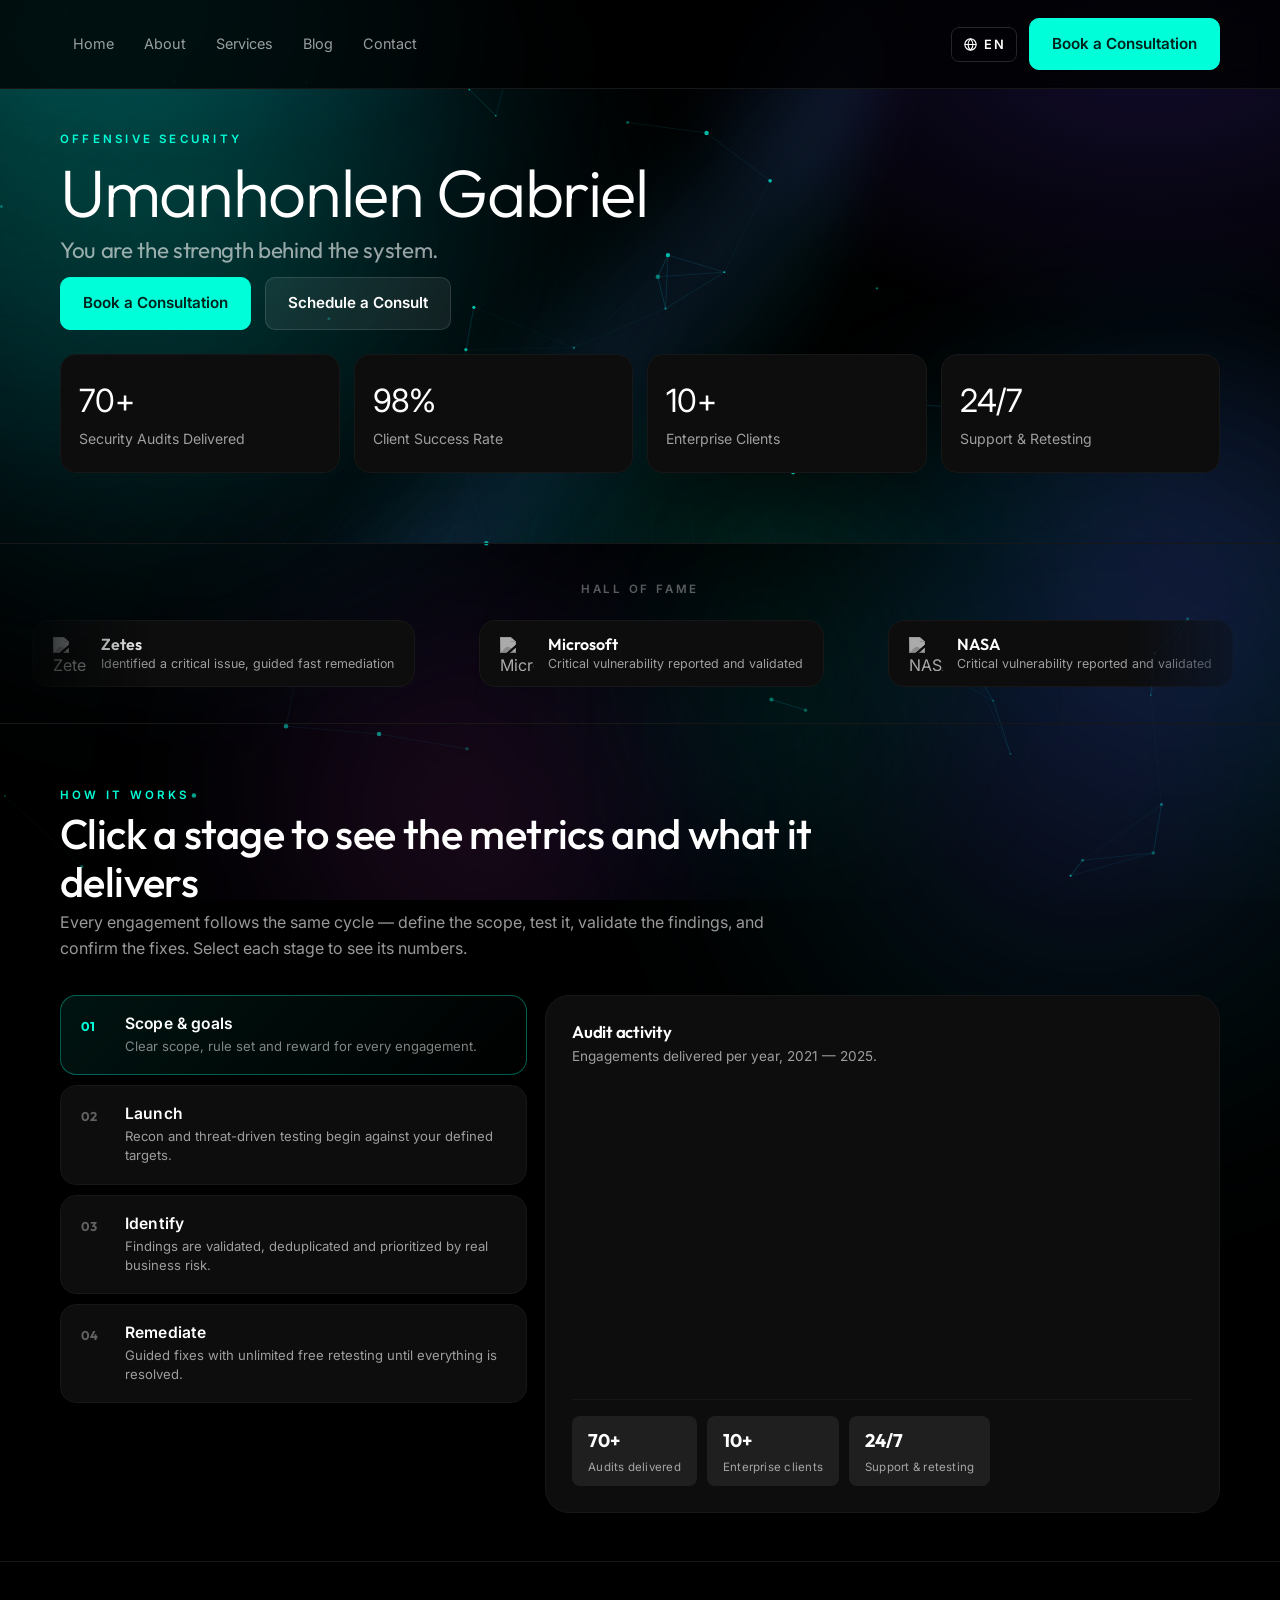
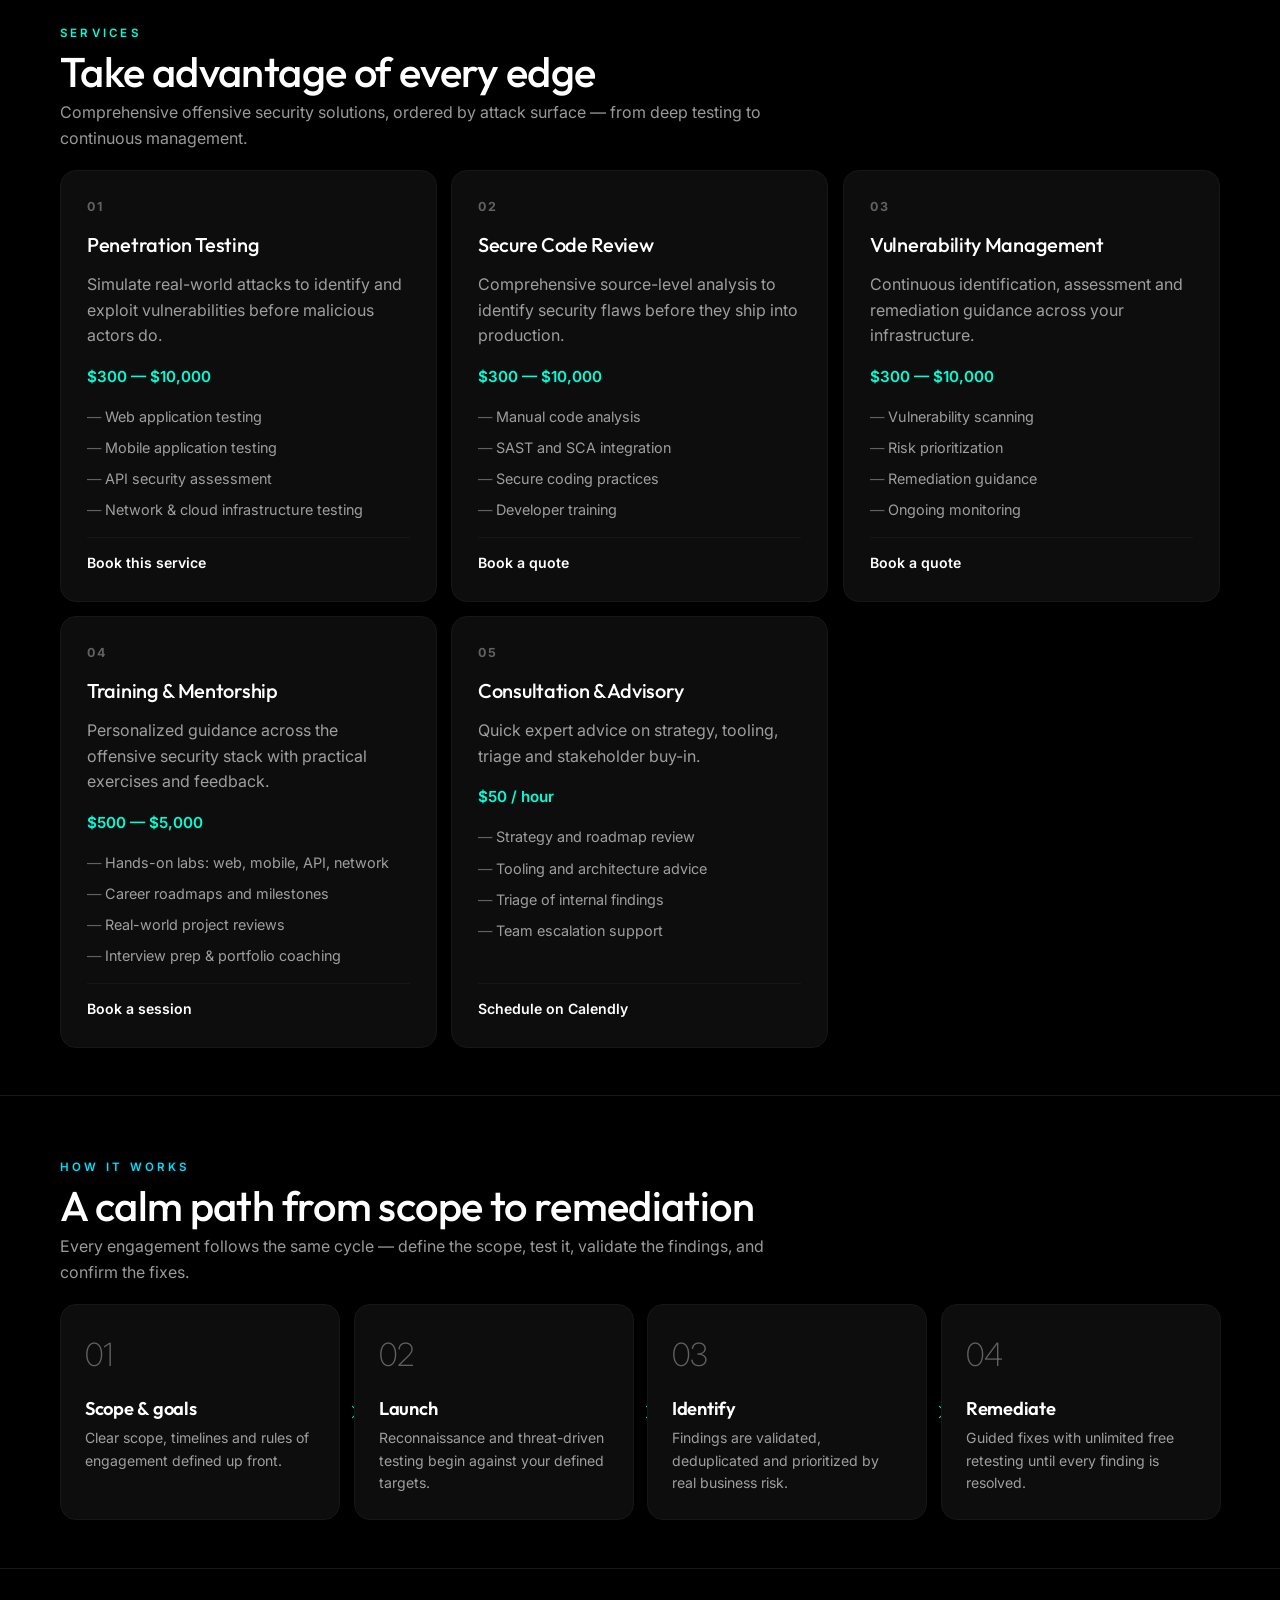
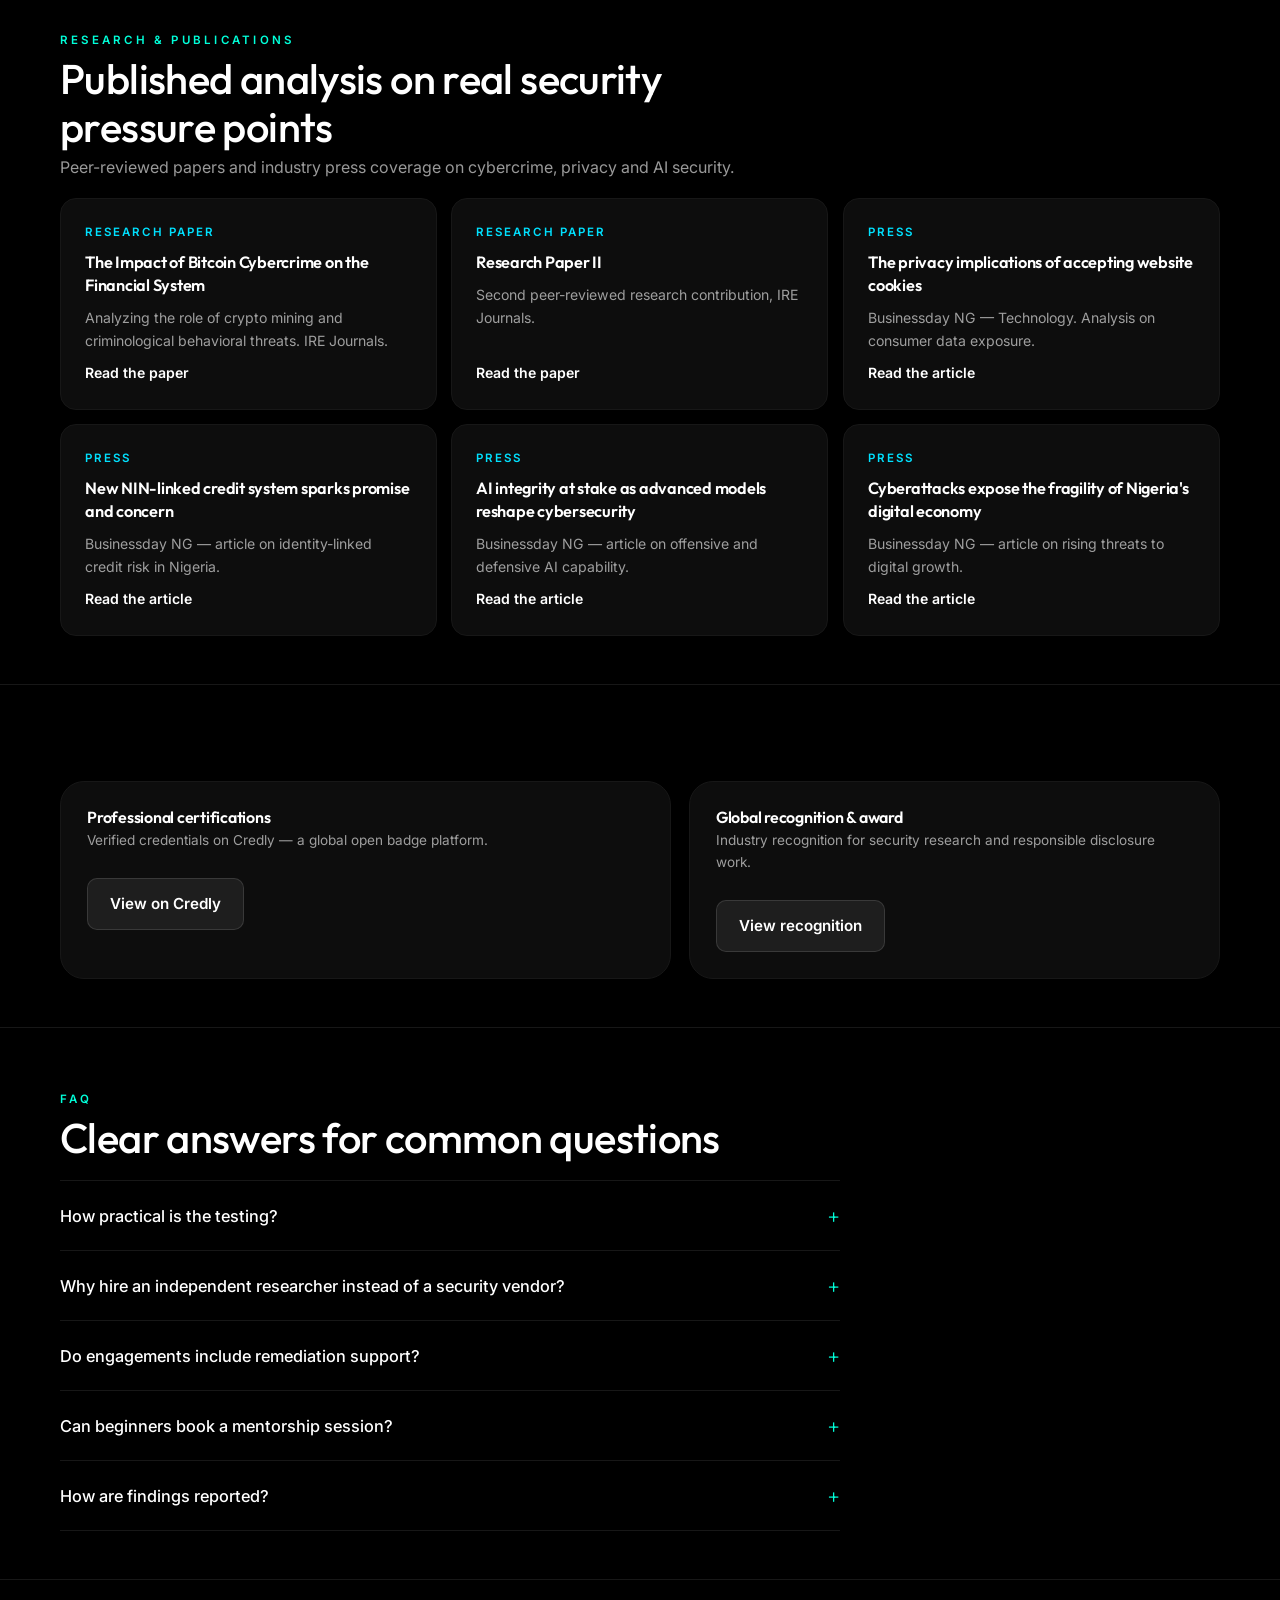
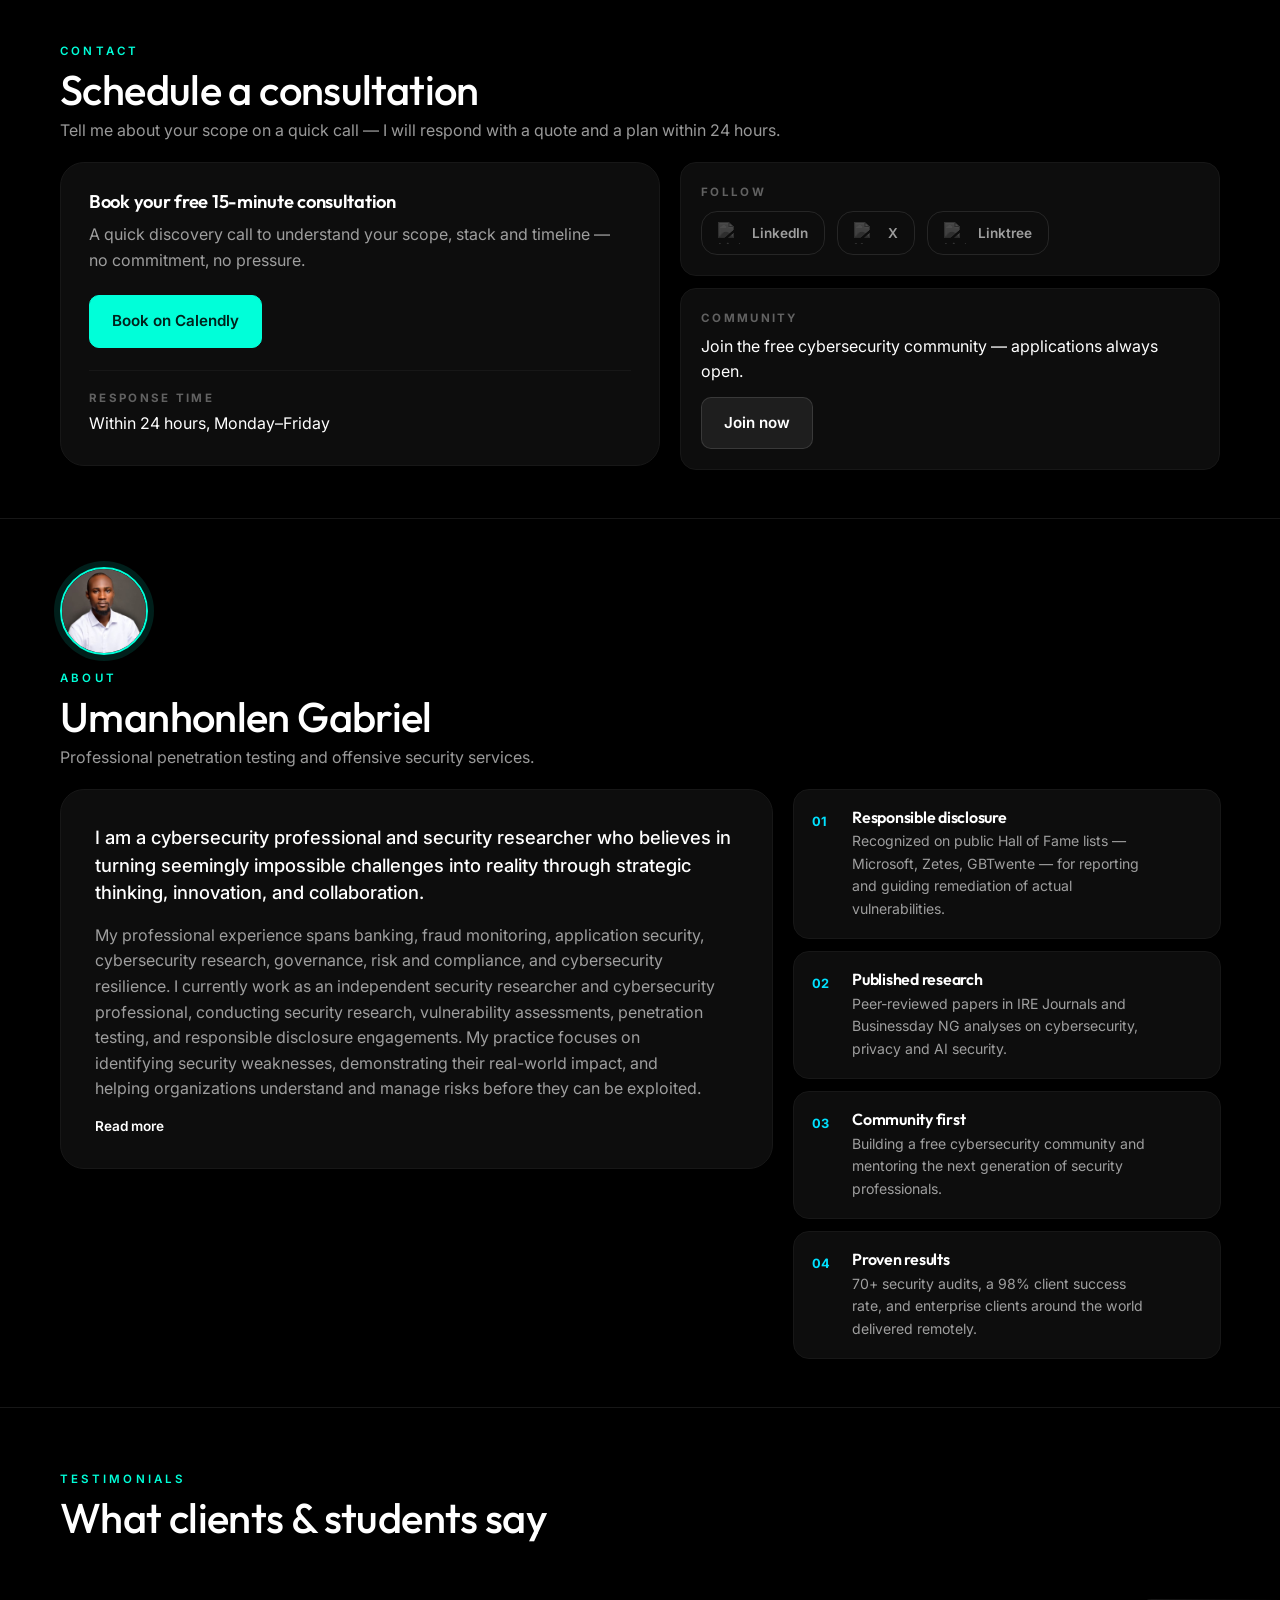
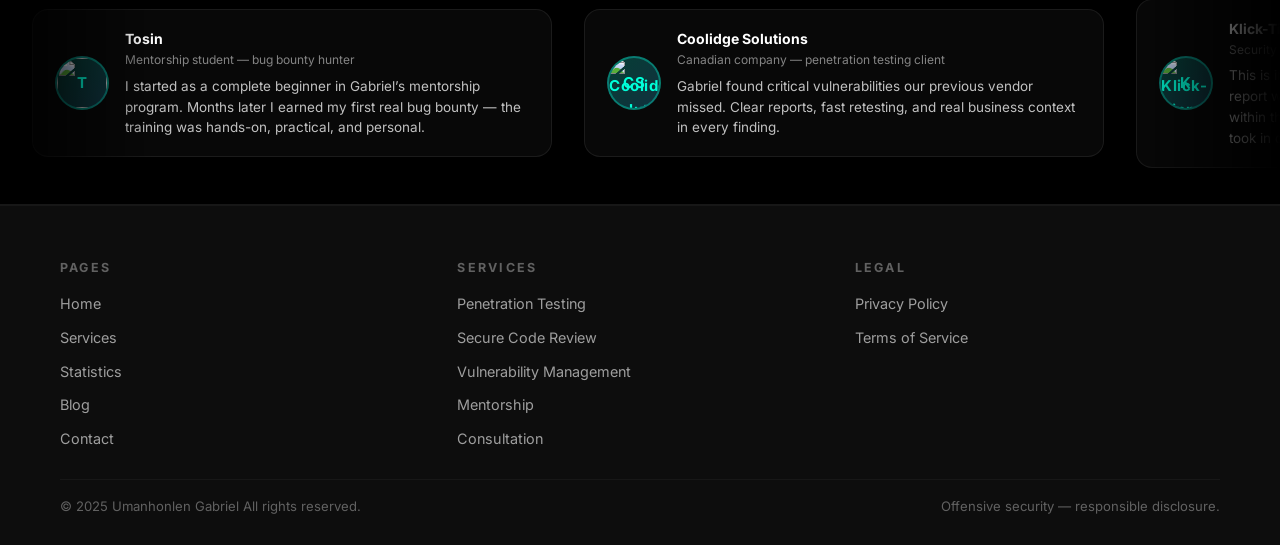
==== commit 13494cc8: "Add NASA to Hall of Fame section Added a new Hall of Fame entry for NASA with a link and logo." ====
--- a/index.html
+++ b/index.html
@@ -85,6 +85,10 @@
           <a class="hof-chip" href="https://msrc.microsoft.com/update-guide/acknowledgement/online" target="_blank" rel="noopener" title="Microsoft — Hall of Fame">
             <img src="https://www.google.com/s2/favicons?domain=microsoft.com&sz=128" onerror="this.onerror=null;this.src='https://icons.duckduckgo.com/ip3/microsoft.com.ico'" alt="Microsoft logo" loading="lazy" />
             <span><b>Microsoft</b><em data-i18n="hof_ms">Critical vulnerability reported and validated</em></span>
+          </a>
+           <a class="hof-chip" href="https://lnkd.in/p/eyxpbtFZ" target="_blank" rel="noopener" title="NASA — Hall of Fame">
+            <img src="https://www.google.com/s2/favicons?domain=nasa.gov&sz=128" onerror="this.onerror=null;this.src='https://icons.duckduckgo.com/ip3/nasa.gov.ico'" alt="NASA logo" loading="lazy" />
+            <span><b>NASA</b><em data-i18n="hof_ms">Critical vulnerability reported and validated</em></span>
           </a>
           <a class="hof-chip" href="https://gbtwente.nl/responsible-disclosure" target="_blank" rel="noopener" title="GBTwente — Hall of Fame">
             <img src="https://www.google.com/s2/favicons?domain=gbtwente.nl&sz=128" onerror="this.onerror=null;this.src='https://icons.duckduckgo.com/ip3/gbtwente.nl.ico'" alt="GBTwente logo" loading="lazy" />
@@ -927,4 +931,4 @@
   <script src="js/guard.js"></script>
   <script src="js/dynamic.js"></script>
 </body>
-</html>+</html>
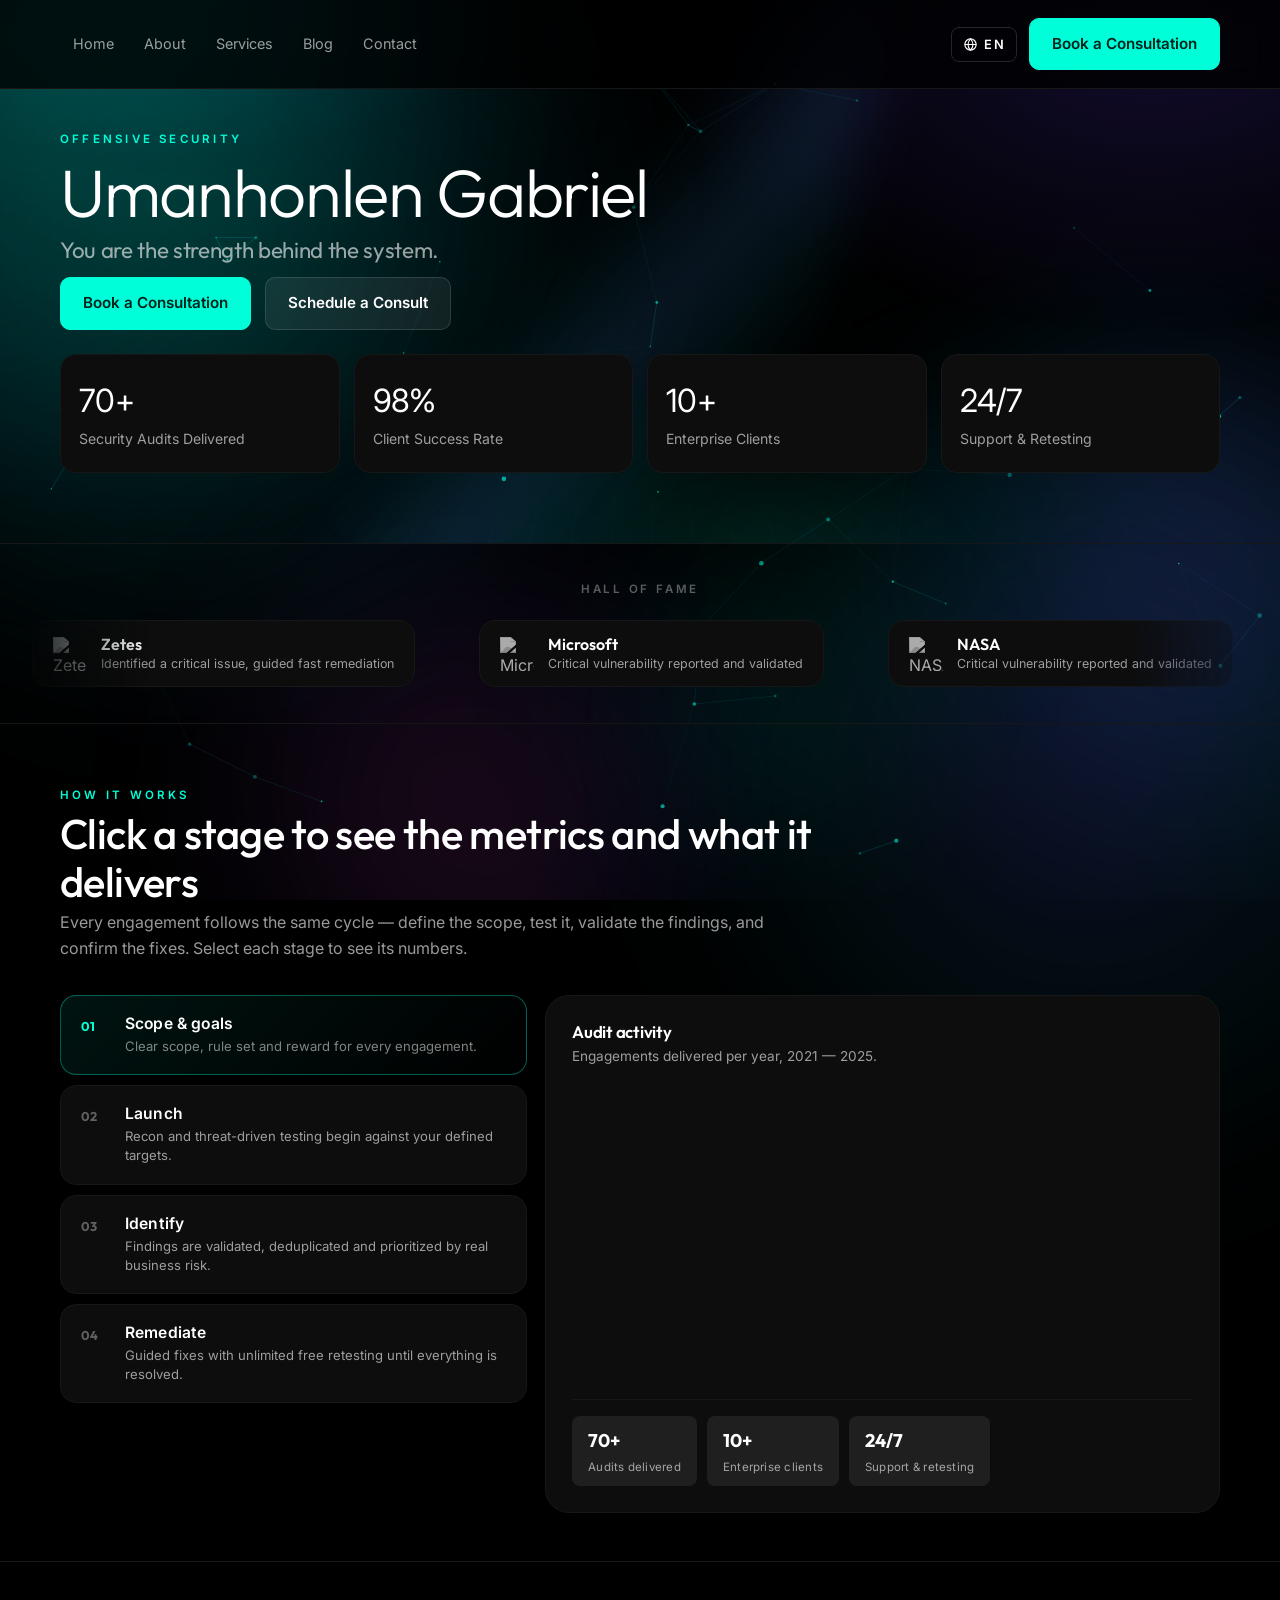
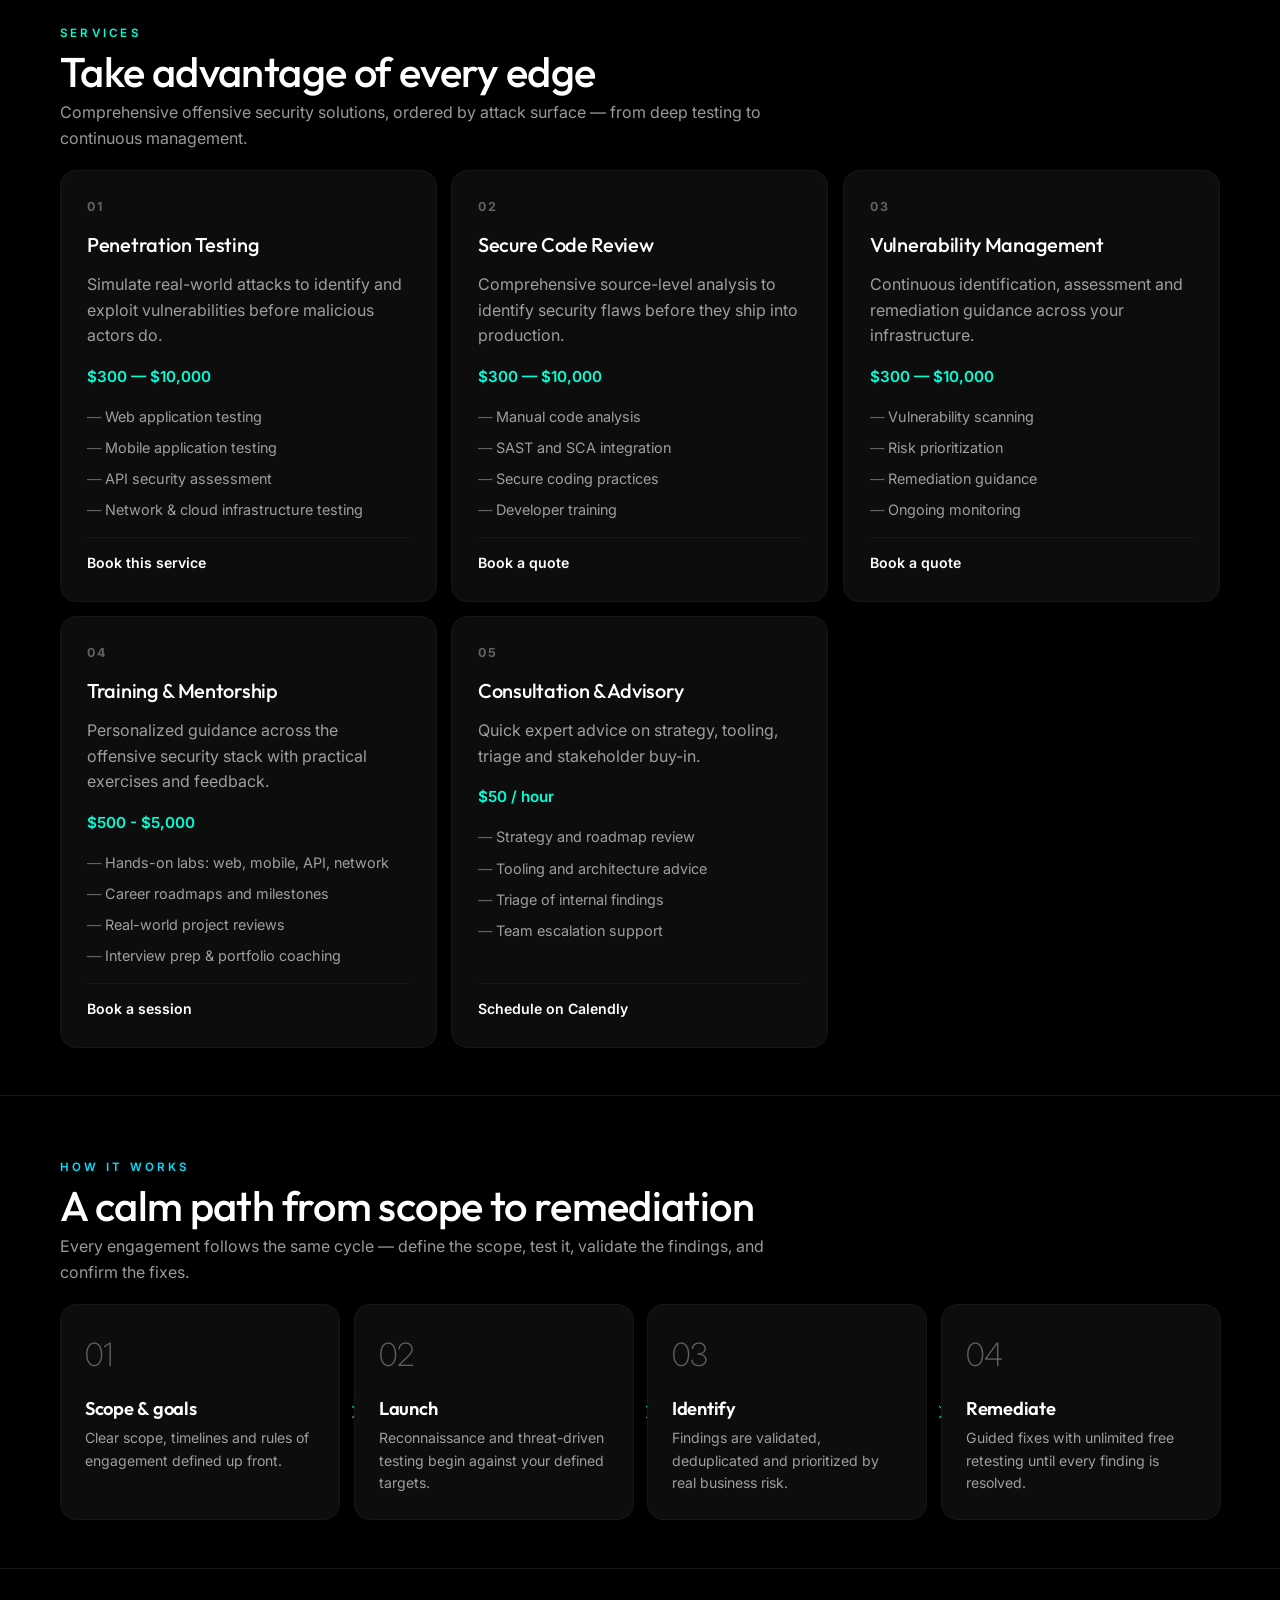
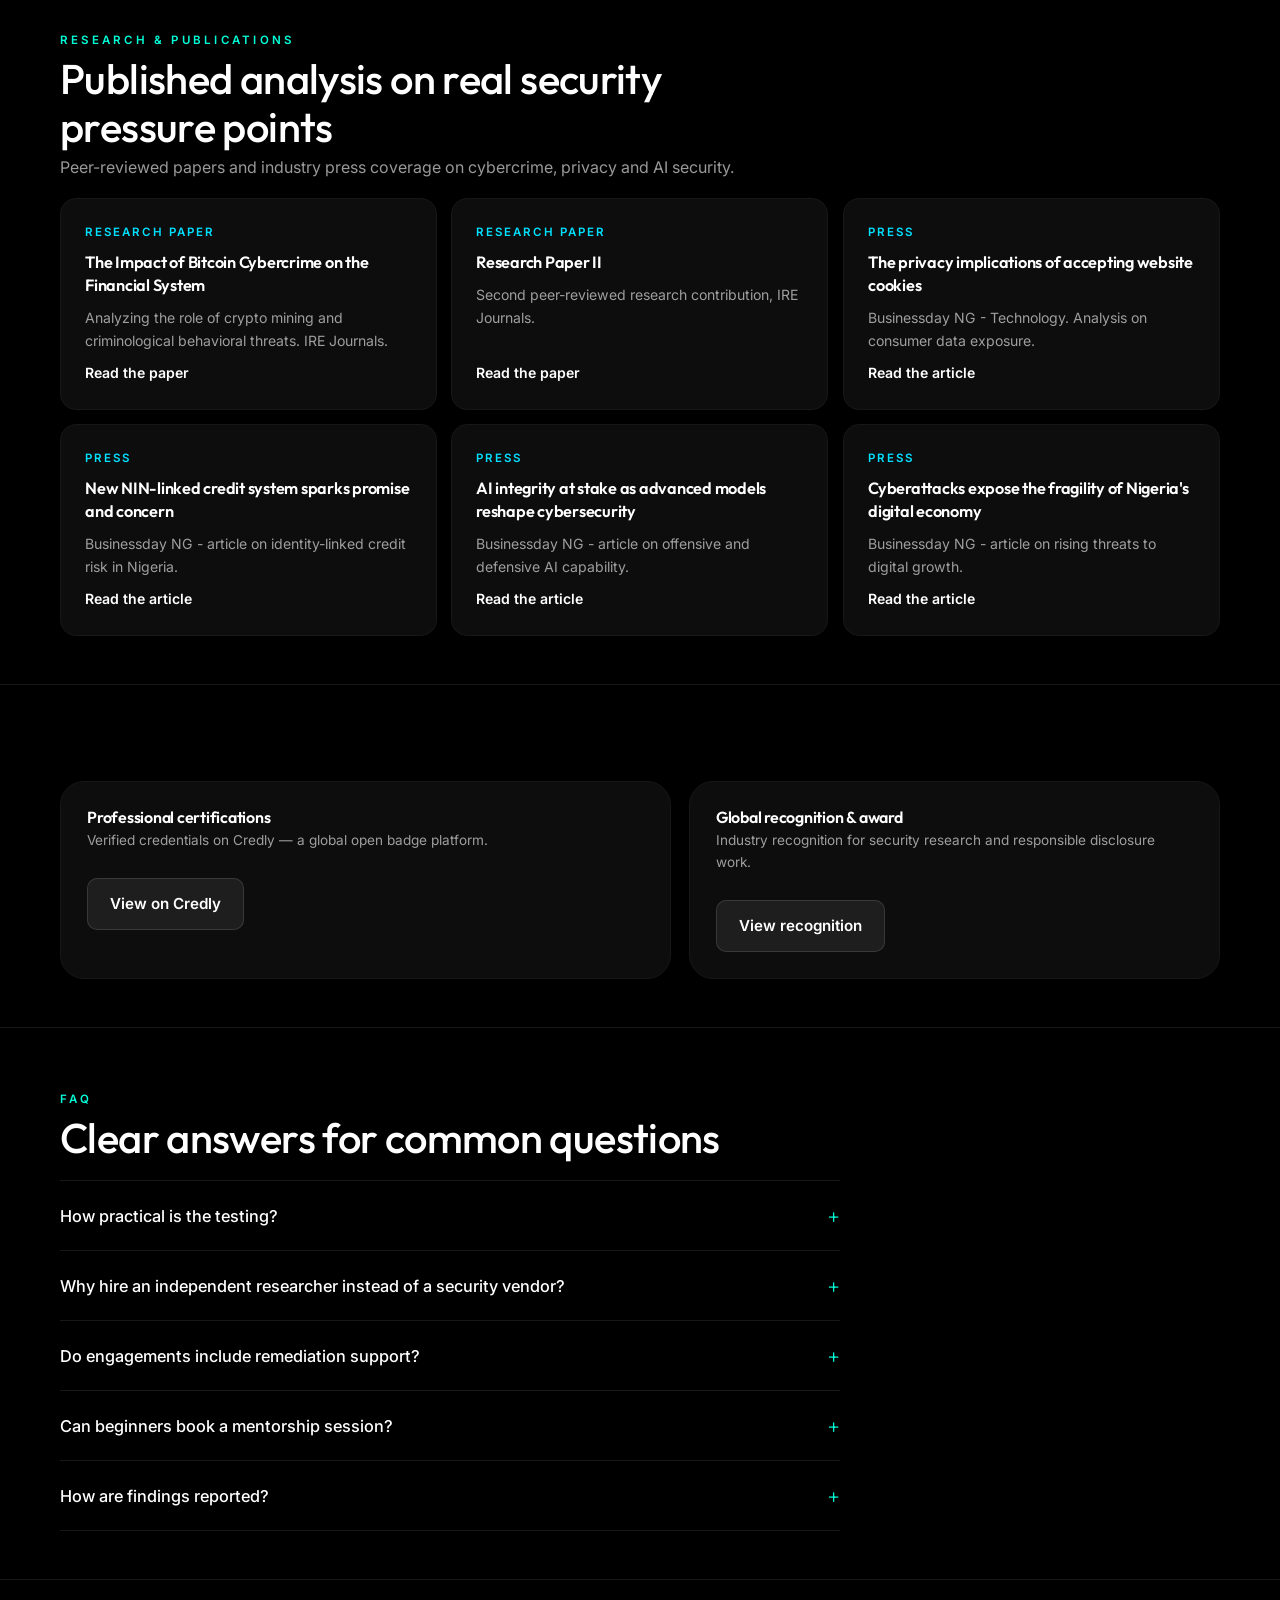
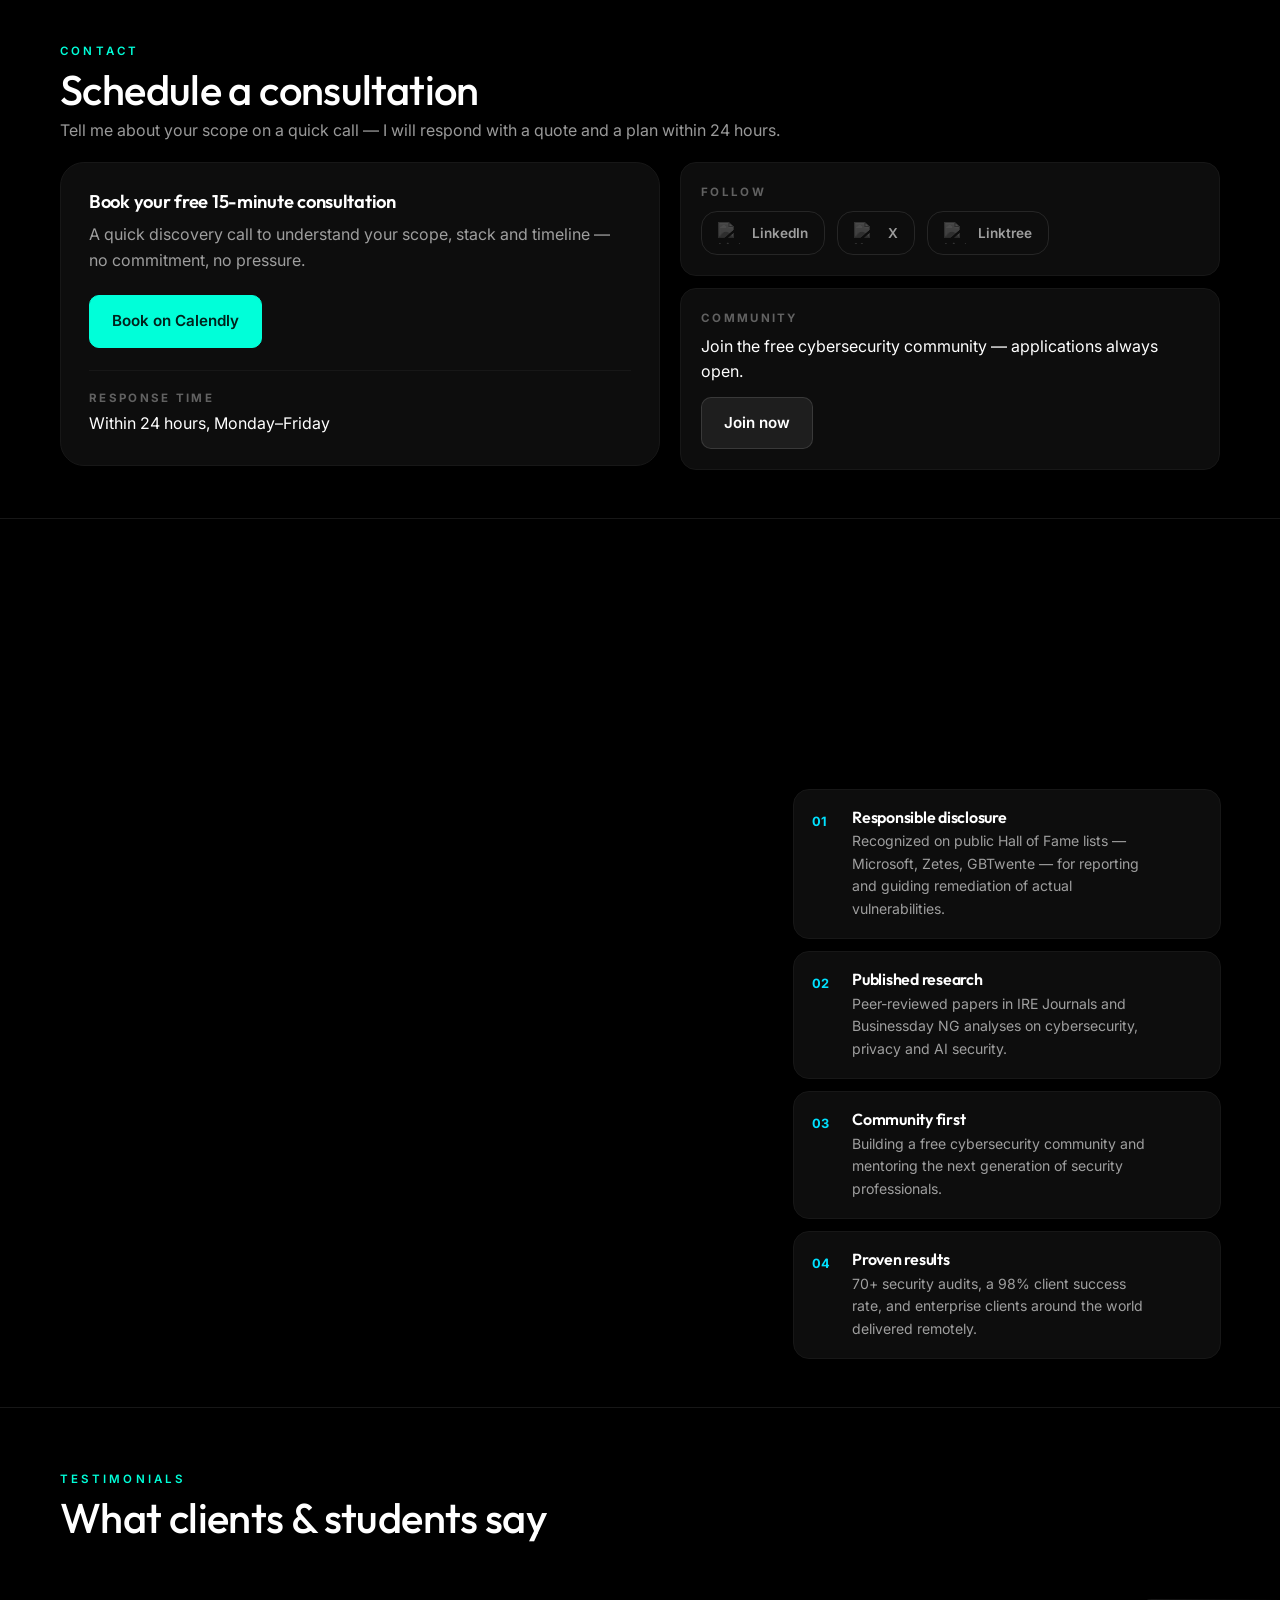
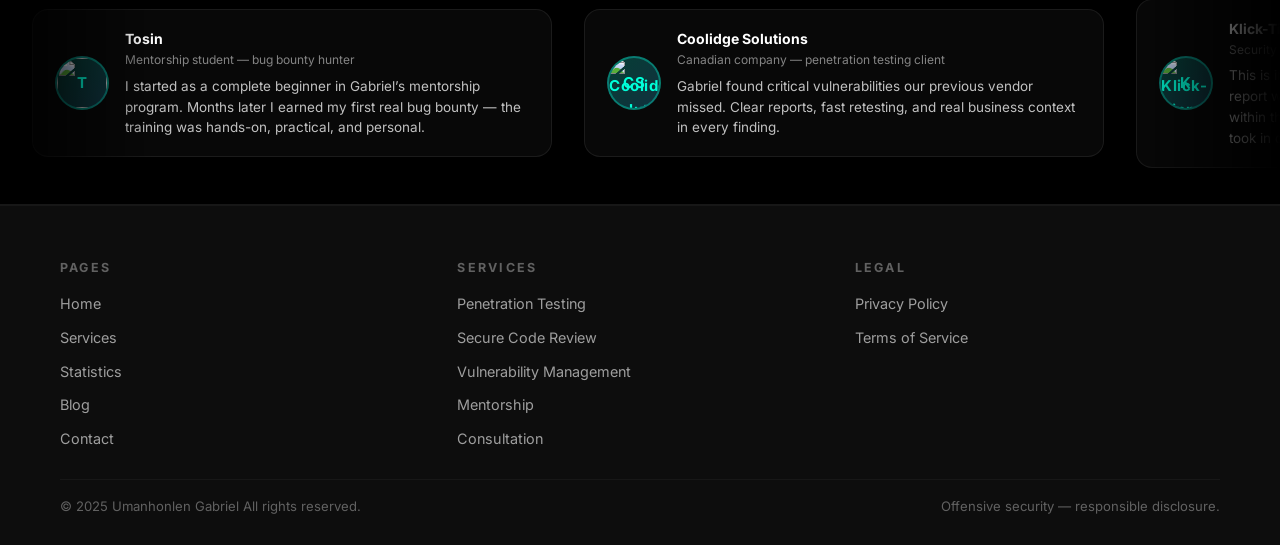
==== commit 0714a01c: "Update index.html" ====
--- a/index.html
+++ b/index.html
@@ -167,7 +167,7 @@
       <div class="section-head" data-reveal>
         <div class="eyebrow" data-i18n="stats_eyebrow">How it works</div>
         <h2 data-i18n="stats_title">Click a stage to see the metrics and what it delivers</h2>
-        <p data-i18n="stats_sub">Every engagement follows the same cycle — define the scope, test it, validate the findings, and confirm the fixes. Select each stage to see its numbers.</p>
+        <p data-i18n="stats_sub">Every engagement follows the same cycle. Define the scope, test it, validate the findings, and confirm the fixes. Select each stage to see its numbers.</p>
       </div>
 
       <div class="howit">
@@ -205,7 +205,7 @@
         <div class="phase-view">
           <div class="phase-panel active" id="phase-scope">
             <h3 data-i18n="pa1_t">Audit activity</h3>
-            <p class="muted" data-i18n="pa1_d">Engagements delivered per year, 2021 — 2025.</p>
+            <p class="muted" data-i18n="pa1_d">Engagements delivered per year, 2021 - 2025.</p>
             <div class="chart-box"><canvas id="chartAudits"></canvas></div>
             <div class="mini-kpis">
               <div class="mini-kpi"><b>70+</b><span data-i18n="mk1">Audits delivered</span></div>
@@ -255,7 +255,7 @@
       <div class="section-head" data-reveal>
         <div class="eyebrow" data-i18n="services_eyebrow">Services</div>
         <h2 data-i18n="services_title">Take advantage of every edge</h2>
-        <p data-i18n="si_p">Comprehensive offensive security solutions, ordered by attack surface — from deep testing to continuous management.</p>
+        <p data-i18n="si_p">Comprehensive offensive security solutions, ordered by attack surface from deep testing to continuous management.</p>
       </div>
 
       <div class="services-grid rv-stagger">
@@ -305,7 +305,7 @@
           <span class="service-index">04</span>
           <h3 data-i18n="s4_t">Training &amp; Mentorship</h3>
           <p class="muted" data-i18n="s4_d">Personalized guidance across the offensive security stack with practical exercises and feedback.</p>
-          <div class="price">$500 — $5,000</div>
+          <div class="price">$500 - $5,000</div>
           <ul>
             <li data-i18n="s4_1">Hands-on labs: web, mobile, API, network</li>
             <li data-i18n="s4_2">Career roadmaps and milestones</li>
@@ -338,7 +338,7 @@
       <div class="section-head" data-reveal>
         <div class="eyebrow cyan" data-i18n="process_eyebrow">How it works</div>
         <h2 data-i18n="process_title">A calm path from scope to remediation</h2>
-        <p data-i18n="prc_p">Every engagement follows the same cycle — define the scope, test it, validate the findings, and confirm the fixes.</p>
+        <p data-i18n="prc_p">Every engagement follows the same cycle. Define the scope, test it, validate the findings, and confirm the fixes.</p>
       </div>
       <div class="process-grid rv-stagger">
         <div class="process-step">
@@ -389,25 +389,25 @@
         <div class="pub-card">
           <span class="pub-tag">Press</span>
           <h3>The privacy implications of accepting website cookies</h3>
-          <p>Businessday NG — Technology. Analysis on consumer data exposure.</p>
+          <p>Businessday NG - Technology. Analysis on consumer data exposure.</p>
           <a href="https://businessday.ng/technology/article/here-are-privacy-implications-of-accepting-website-cookies/?amp" target="_blank" rel="noopener">Read the article</a>
         </div>
         <div class="pub-card">
           <span class="pub-tag">Press</span>
           <h3>New NIN-linked credit system sparks promise and concern</h3>
-          <p>Businessday NG — article on identity-linked credit risk in Nigeria.</p>
+          <p>Businessday NG - article on identity-linked credit risk in Nigeria.</p>
           <a href="https://businessday.ng/pro/article/new-nin-linked-credit-system-sparks-promise-concern/?amp" target="_blank" rel="noopener">Read the article</a>
         </div>
         <div class="pub-card">
           <span class="pub-tag">Press</span>
           <h3>AI integrity at stake as advanced models reshape cybersecurity</h3>
-          <p>Businessday NG — article on offensive and defensive AI capability.</p>
+          <p>Businessday NG - article on offensive and defensive AI capability.</p>
           <a href="https://businessday.ng/technology/article/ai-integrity-at-stake-as-advanced-models-reshapes-cybersecurity/?amp" target="_blank" rel="noopener">Read the article</a>
         </div>
         <div class="pub-card">
           <span class="pub-tag">Press</span>
           <h3>Cyberattacks expose the fragility of Nigeria's digital economy</h3>
-          <p>Businessday NG — article on rising threats to digital growth.</p>
+          <p>Businessday NG - article on rising threats to digital growth.</p>
           <a href="https://businessday.ng/technology/article/cyberattacks-expose-the-fragility-of-nigerias-digital-economy-as-businesses-face-rising-risks/?amp" target="_blank" rel="noopener">Read the article</a>
         </div>
       </div>
@@ -420,7 +420,7 @@
       <div class="stats-grid" style="margin-top: 48px" data-reveal>
         <div class="chart-card" style="margin-top: 0">
           <h3 data-i18n="rc1_t">Professional certifications</h3>
-          <p data-i18n="rc1_d">Verified credentials on Credly — a global open badge platform.</p>
+          <p data-i18n="rc1_d">Verified credentials on Credly - a global open badge platform.</p>
           <a class="btn btn-ghost" style="margin-top: 8px" href="https://www.credly.com/users/umanhonlen-gabriel" target="_blank" rel="noopener" data-i18n="rc1_b">View on Credly</a>
         </div>
         <div class="chart-card" style="margin-top: 0">
@@ -442,19 +442,19 @@
       <div class="faq-list rv-stagger">
         <div class="faq-item">
           <button class="faq-q"><span data-i18n="fq1">How practical is the testing?</span> <span class="plus">+</span></button>
-          <div class="faq-a"><p data-i18n="fa1">100% hands-on. Engagements simulate real attack paths against your live environment — no slide decks, no surface-level checks. Every finding includes a working proof of concept.</p></div>
+          <div class="faq-a"><p data-i18n="fa1">100% hands-on. Engagements simulate real attack paths against your live environment with no slide decks & no surface-level checks. Every finding includes a working proof of concept.</p></div>
         </div>
         <div class="faq-item">
           <button class="faq-q"><span data-i18n="fq2">Why hire an independent researcher instead of a security vendor?</span> <span class="plus">+</span></button>
-          <div class="faq-a"><p data-i18n="fa2">Independent consultants work directly with you — no account managers, no ticket queues. You speak to the engineer who found the issue, and retesting is free and unlimited.</p></div>
+          <div class="faq-a"><p data-i18n="fa2">Independent consultants work directly with you without account managers & ticket queues. You speak to the engineer who found the issue, and retesting is free and unlimited.</p></div>
         </div>
         <div class="faq-item">
           <button class="faq-q"><span data-i18n="fq3">Do engagements include remediation support?</span> <span class="plus">+</span></button>
-          <div class="faq-a"><p data-i18n="fa3">Yes. Every engagement includes guided remediation and free retesting until all findings are resolved — the retest is validated before you sign off.</p></div>
+          <div class="faq-a"><p data-i18n="fa3">Yes. Every engagement includes guided remediation and free retesting until all findings are resolved & the retest is validated before you sign off.</p></div>
         </div>
         <div class="faq-item">
           <button class="faq-q"><span data-i18n="fq4">Can beginners book a mentorship session?</span> <span class="plus">+</span></button>
-          <div class="faq-a"><p data-i18n="fa4">Yes. Mentorship covers hands-on labs across web, mobile, API and network security — with roadmaps, review and interview preparation for any level.</p></div>
+          <div class="faq-a"><p data-i18n="fa4">Yes. Mentorship covers hands-on labs across web, mobile, API and network security with roadmaps, review and interview preparation for any level.</p></div>
         </div>
         <div class="faq-item">
           <button class="faq-q"><span data-i18n="fq5">How are findings reported?</span> <span class="plus">+</span></button>
@@ -470,12 +470,12 @@
       <div class="section-head" data-reveal>
         <div class="eyebrow" data-i18n="contact_eyebrow">Contact</div>
         <h2 data-i18n="contact_title">Schedule a consultation</h2>
-        <p data-i18n="contact_p">Tell me about your scope on a quick call — I will respond with a quote and a plan within 24 hours.</p>
+        <p data-i18n="contact_p">Tell me about your scope on a quick call and I will respond with a quote and a plan within 24 hours.</p>
       </div>
       <div class="contact-layout rv-stagger">
         <div class="form-card consult-card">
           <h3 data-i18n="contact_h">Book your free 15-minute consultation</h3>
-          <p class="muted" data-i18n="contact_sub">A quick discovery call to understand your scope, stack and timeline — no commitment, no pressure.</p>
+          <p class="muted" data-i18n="contact_sub">A quick discovery call to understand your scope, stack and timeline without pressure.</p>
           <div class="consult-actions">
             <a class="btn btn-accent" href="https://calendly.com/umanhonlengabriel" target="_blank" rel="noopener" data-i18n="contact_book">Book on Calendly</a>
           </div>
@@ -632,7 +632,7 @@
             <span class="n">01</span>
             <div>
               <h4 data-i18n="about_r1">Responsible disclosure</h4>
-              <p data-i18n="af1">Acknowledged on public Hall of Fame — Microsoft, Zetes and GBTwente — for reported and guided remediation of real vulnerabilities.</p>
+              <p data-i18n="af1">Acknowledged on public Hall of Fame - Microsoft, NASA, Apple, Zetes and GBTwente - for reported and guided remediation of real vulnerabilities.</p>
             </div>
           </div>
           <div class="about-fact">
@@ -676,7 +676,7 @@
             <div class="testi-avatar"><img src="https://www.google.com/s2/favicons?domain=medium.com&sz=128" alt="" loading="lazy" /><span>T</span></div>
             <div class="testi-body">
               <b data-i18n="t1_name">Tosin</b>
-              <em data-i18n="t1_role">Mentorship student — bug bounty hunter</em>
+              <em data-i18n="t1_role">Mentorship student - bug bounty hunter</em>
               <p data-i18n="t1_q">I started as a complete beginner in Gabriel's mentorship program. Months later I earned my first real bug bounty — the training was hands-on, practical, and personal.</p>
             </div>
           </div>
@@ -684,7 +684,7 @@
             <div class="testi-avatar"><img src="https://www.google.com/s2/favicons?domain=coolidgesolutions.com&sz=128" onerror="this.onerror=null;this.src='https://icons.duckduckgo.com/ip3/coolidgesolutions.com.ico';" alt="Coolidge Solutions logo" loading="lazy" /><span>CS</span></div>
             <div class="testi-body">
               <b data-i18n="t2_name">Coolidge Solutions</b>
-              <em data-i18n="t2_role">Canadian company — penetration testing client</em>
+              <em data-i18n="t2_role">Canadian company - penetration testing client</em>
               <p data-i18n="t2_q">Gabriel found critical vulnerabilities our previous vendor missed. Clear reports, fast retesting, and real business context in every finding.</p>
             </div>
           </div>
@@ -692,7 +692,7 @@
             <div class="testi-avatar"><img src="https://icons.duckduckgo.com/ip3/klicktipp.com.ico" alt="Klick-Tipp logo" loading="lazy" /><span>K</span></div>
             <div class="testi-body">
               <b data-i18n="t3_name">Klick-Tipp Security Team</b>
-              <em data-i18n="t3_role">Security team — responsible disclosure response</em>
+              <em data-i18n="t3_role">Security team - responsible disclosure response</em>
               <p data-i18n="t3_q">This is in no way a reflection on the quality of your work. Your report was clear, well-structured and carried out responsibly within the limits of our policy — we appreciate the care you took in documenting it.</p>
             </div>
           </div>
@@ -702,7 +702,7 @@
             <div class="testi-avatar"><img src="https://www.google.com/s2/favicons?domain=medium.com&sz=128" alt="" loading="lazy" /><span>T</span></div>
             <div class="testi-body">
               <b data-i18n="t1_name">Tosin</b>
-              <em data-i18n="t1_role">Mentorship student — bug bounty hunter</em>
+              <em data-i18n="t1_role">Mentorship student - bug bounty hunter</em>
               <p data-i18n="t1_q">I started as a complete beginner in Gabriel's mentorship program. Months later I earned my first real bug bounty — the training was hands-on, practical, and personal.</p>
             </div>
           </div>
@@ -710,7 +710,7 @@
             <div class="testi-avatar"><img src="https://www.google.com/s2/favicons?domain=coolidgesolutions.com&sz=128" onerror="this.onerror=null;this.src='https://icons.duckduckgo.com/ip3/coolidgesolutions.com.ico';" alt="Coolidge Solutions logo" loading="lazy" /><span>CS</span></div>
             <div class="testi-body">
               <b data-i18n="t2_name">Coolidge Solutions</b>
-              <em data-i18n="t2_role">Canadian company — penetration testing client</em>
+              <em data-i18n="t2_role">Canadian company - penetration testing client</em>
               <p data-i18n="t2_q">Gabriel found critical vulnerabilities our previous vendor missed. Clear reports, fast retesting, and real business context in every finding.</p>
             </div>
           </div>
@@ -718,7 +718,7 @@
             <div class="testi-avatar"><img src="https://icons.duckduckgo.com/ip3/klicktipp.com.ico" alt="Klick-Tipp logo" loading="lazy" /><span>K</span></div>
             <div class="testi-body">
               <b data-i18n="t3_name">Klick-Tipp Security Team</b>
-              <em data-i18n="t3_role">Security team — responsible disclosure response</em>
+              <em data-i18n="t3_role">Security team - responsible disclosure response</em>
               <p data-i18n="t3_q">This is in no way a reflection on the quality of your work. Your report was clear, well-structured and carried out responsibly within the limits of our policy — we appreciate the care you took in documenting it.</p>
             </div>
           </div>
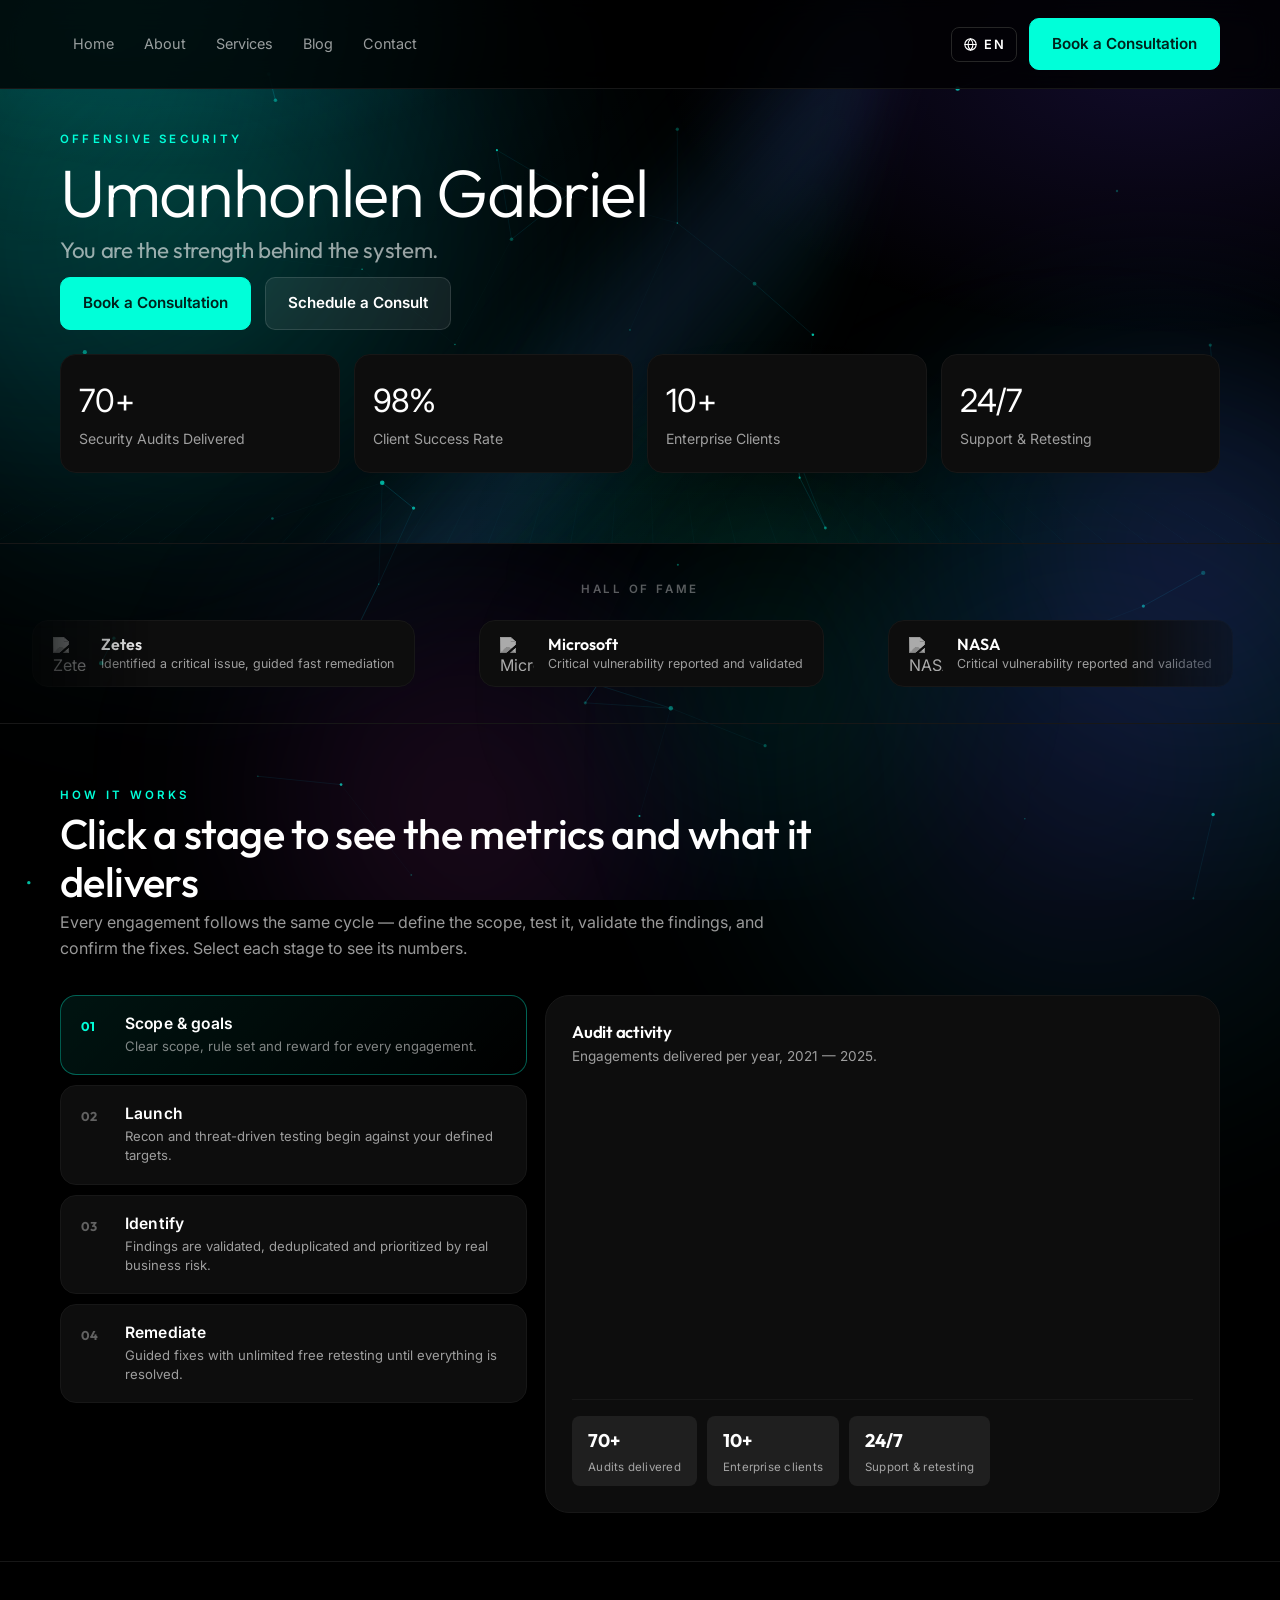
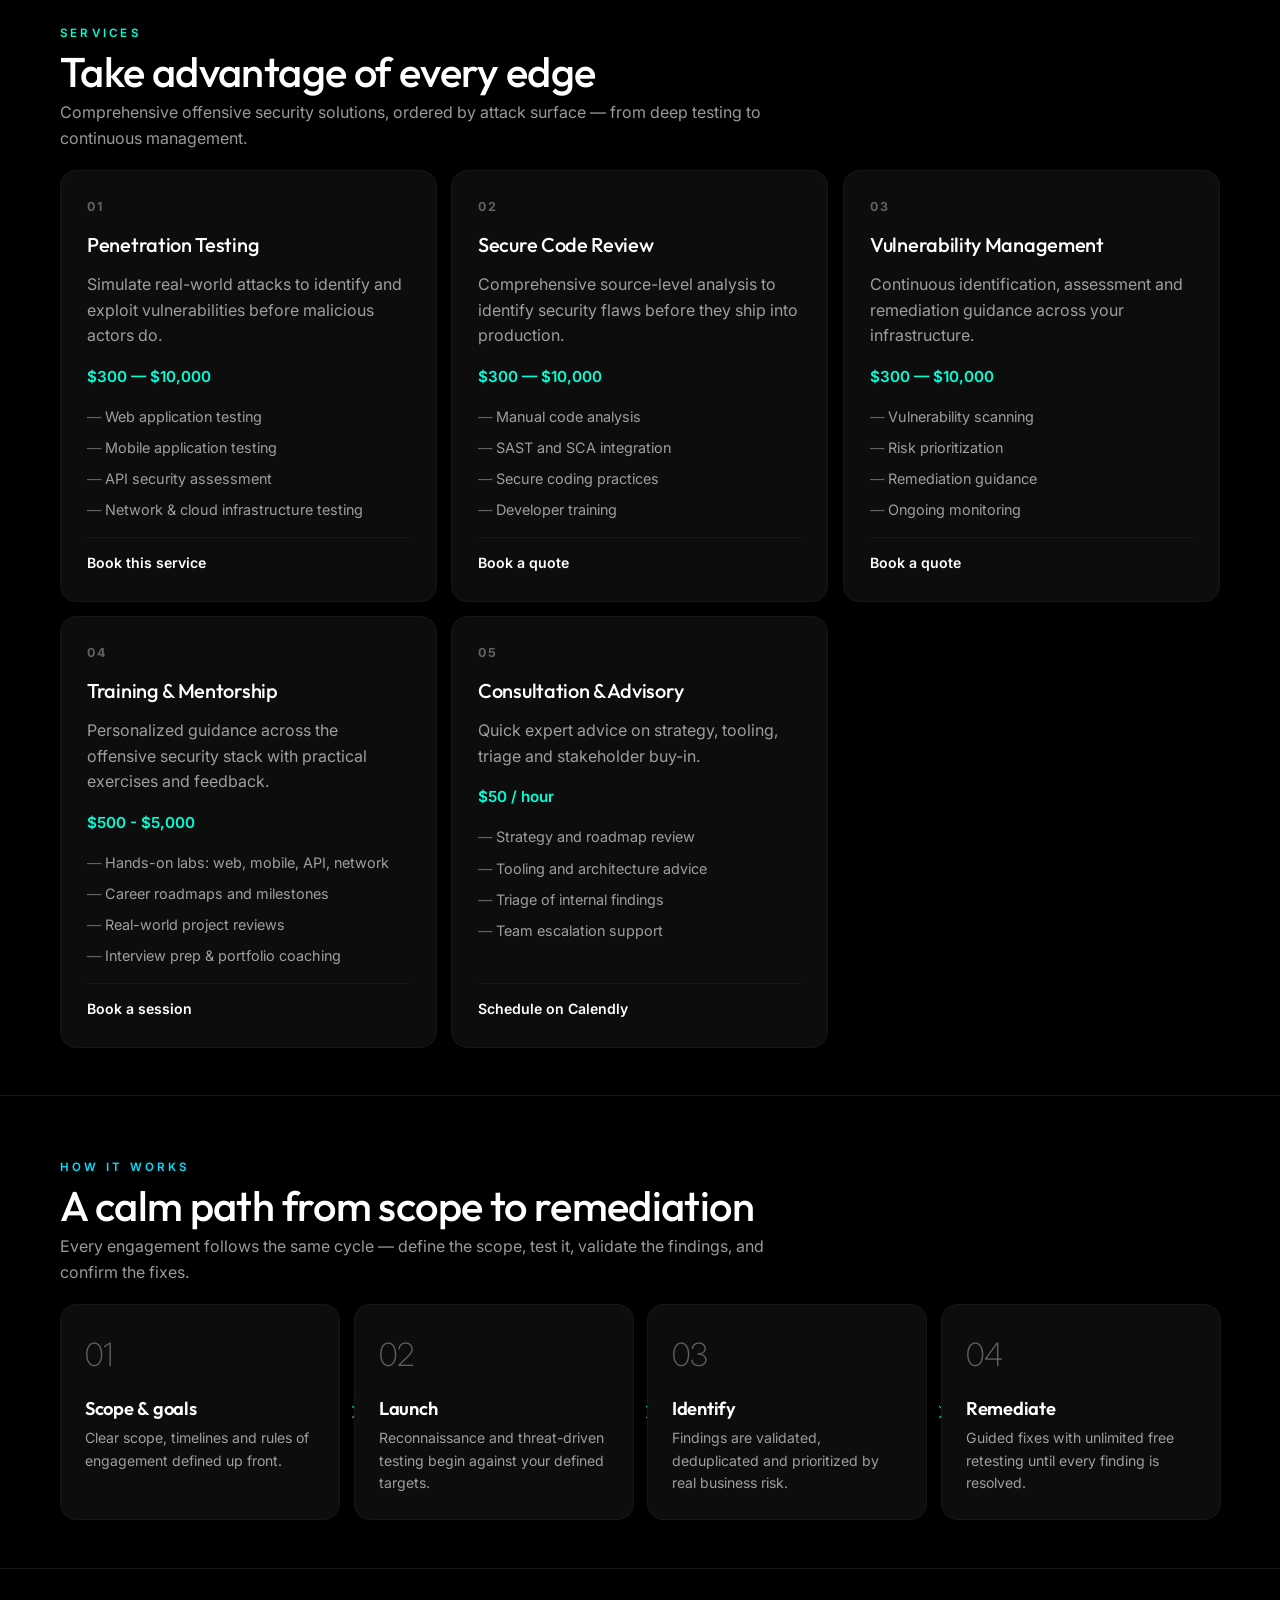
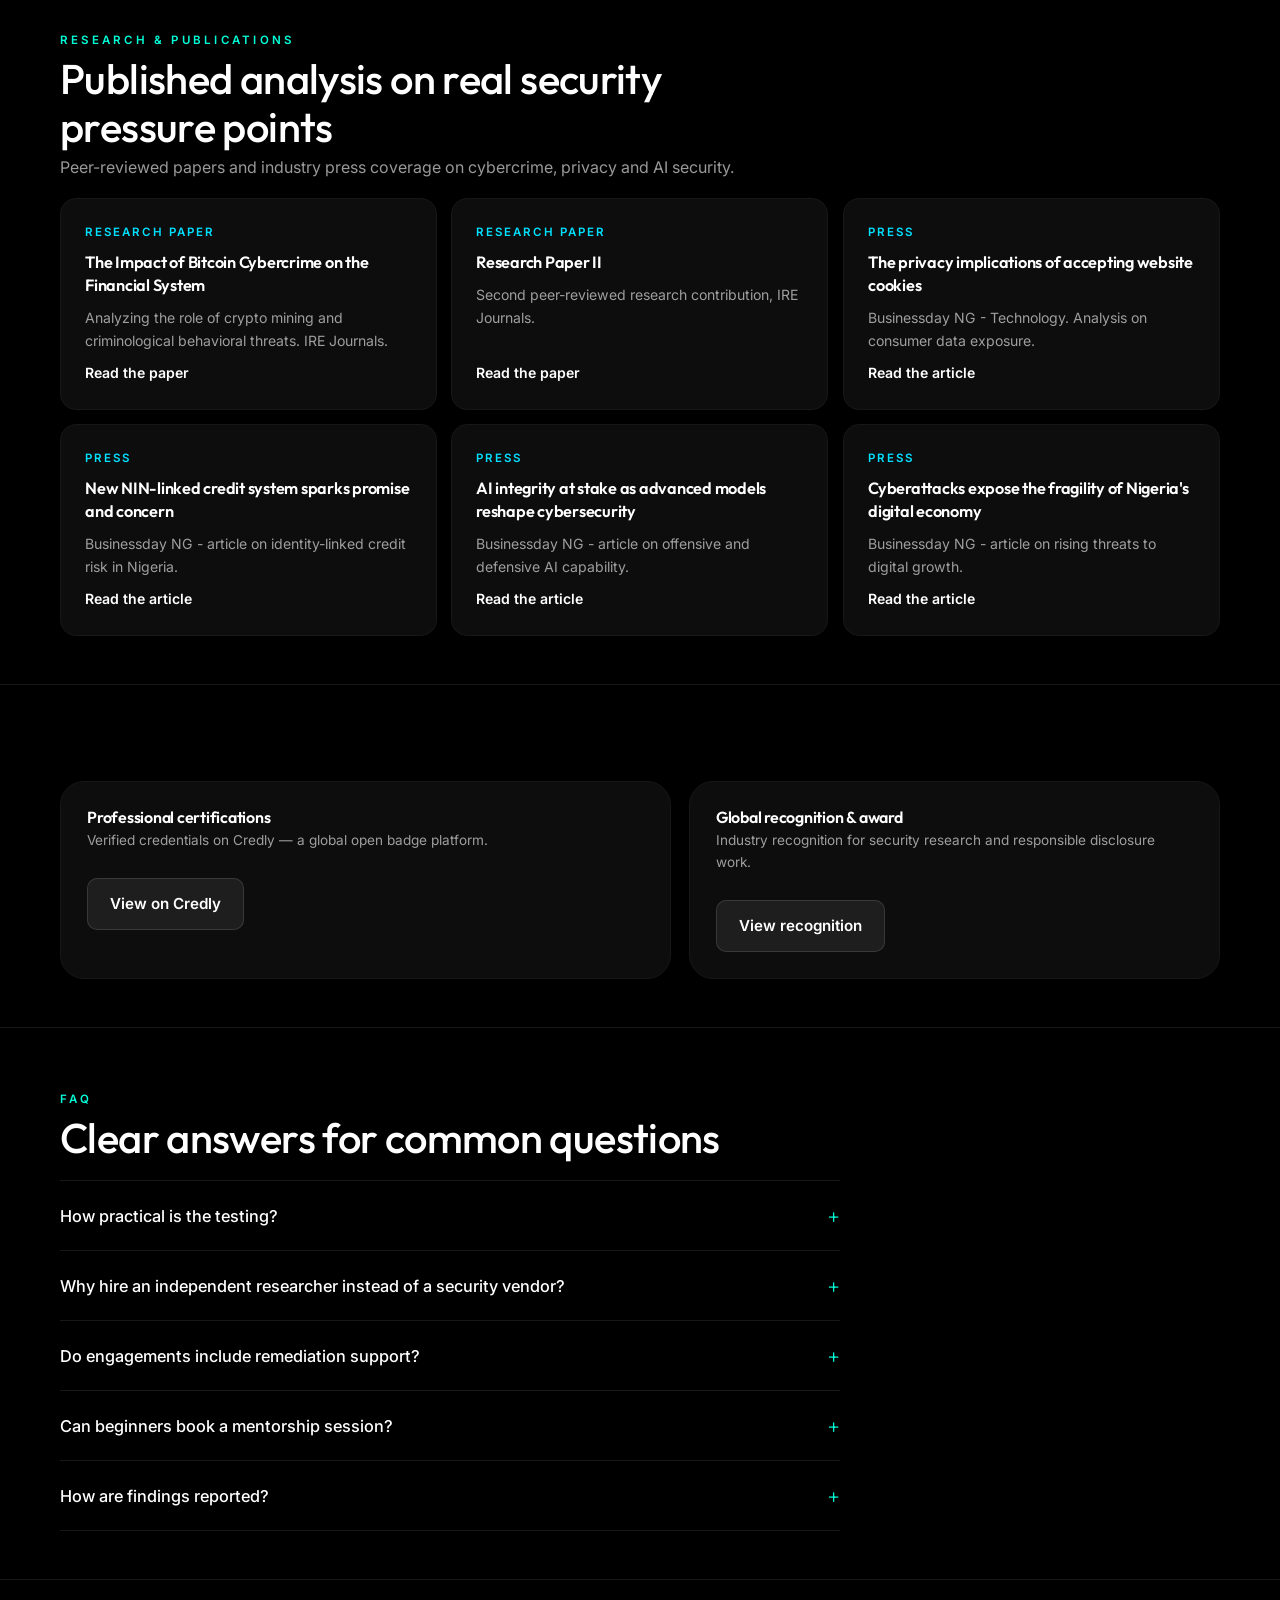
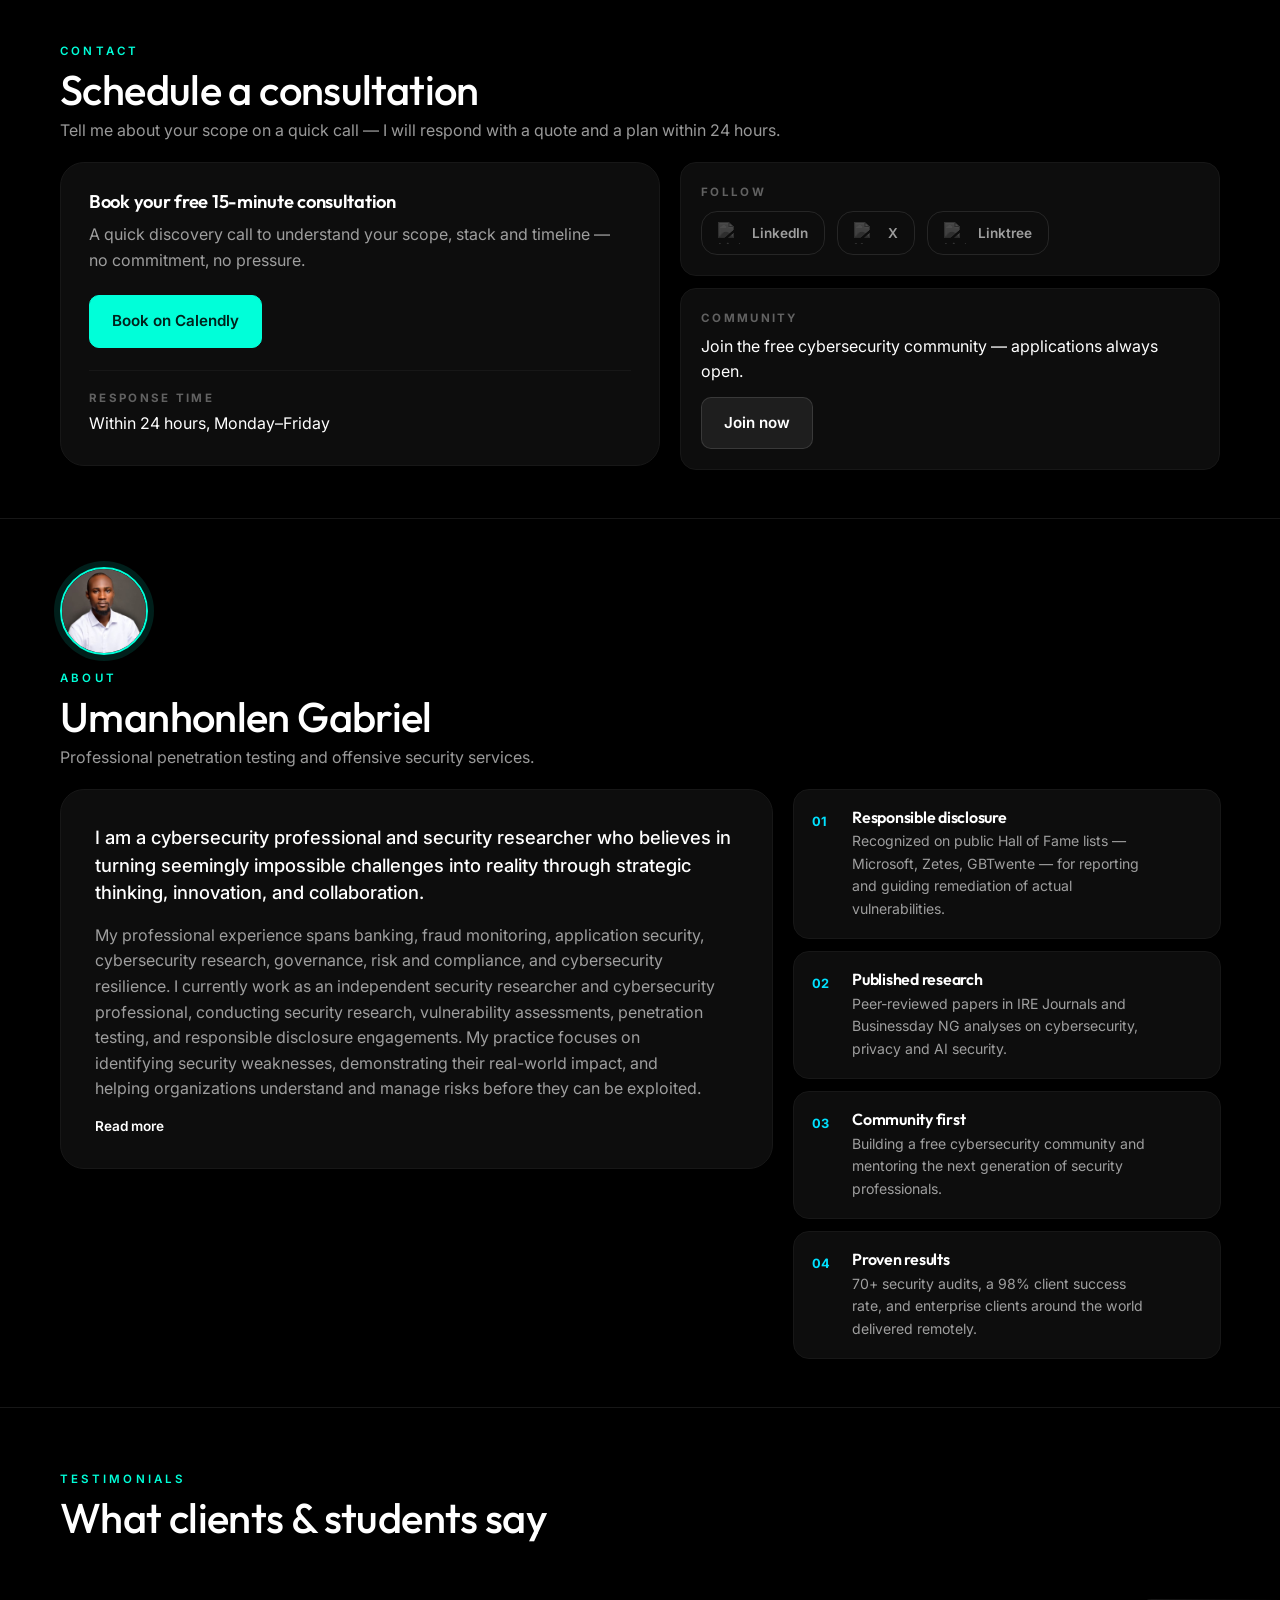
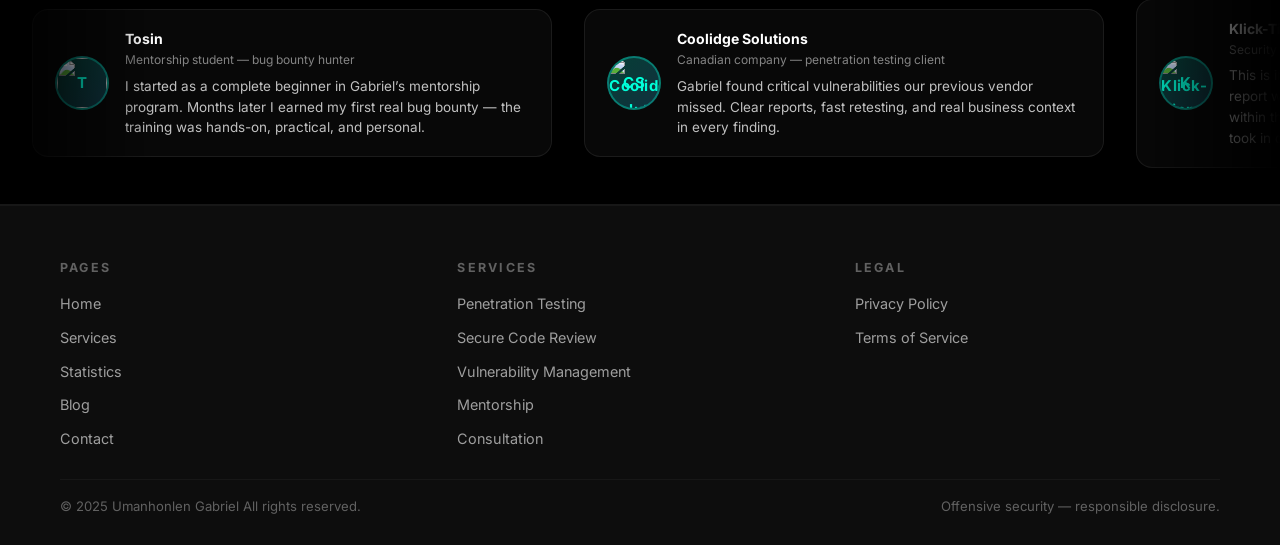
==== commit 79234241: "Update index.html" ====
--- a/index.html
+++ b/index.html
@@ -420,7 +420,7 @@
       <div class="stats-grid" style="margin-top: 48px" data-reveal>
         <div class="chart-card" style="margin-top: 0">
           <h3 data-i18n="rc1_t">Professional certifications</h3>
-          <p data-i18n="rc1_d">Verified credentials on Credly - a global open badge platform.</p>
+          <p data-i18n="rc1_d">Verified credentials on Credly</p>
           <a class="btn btn-ghost" style="margin-top: 8px" href="https://www.credly.com/users/umanhonlen-gabriel" target="_blank" rel="noopener" data-i18n="rc1_b">View on Credly</a>
         </div>
         <div class="chart-card" style="margin-top: 0">
@@ -454,7 +454,7 @@
         </div>
         <div class="faq-item">
           <button class="faq-q"><span data-i18n="fq4">Can beginners book a mentorship session?</span> <span class="plus">+</span></button>
-          <div class="faq-a"><p data-i18n="fa4">Yes. Mentorship covers hands-on labs across web, mobile, API and network security with roadmaps, review and interview preparation for any level.</p></div>
+          <div class="faq-a"><p data-i18n="fa4">Yes. Mentorship covers hands-on labs across web, mobile, API and network security with a clear roadmap, review and interview preparation for any level.</p></div>
         </div>
         <div class="faq-item">
           <button class="faq-q"><span data-i18n="fq5">How are findings reported?</span> <span class="plus">+</span></button>
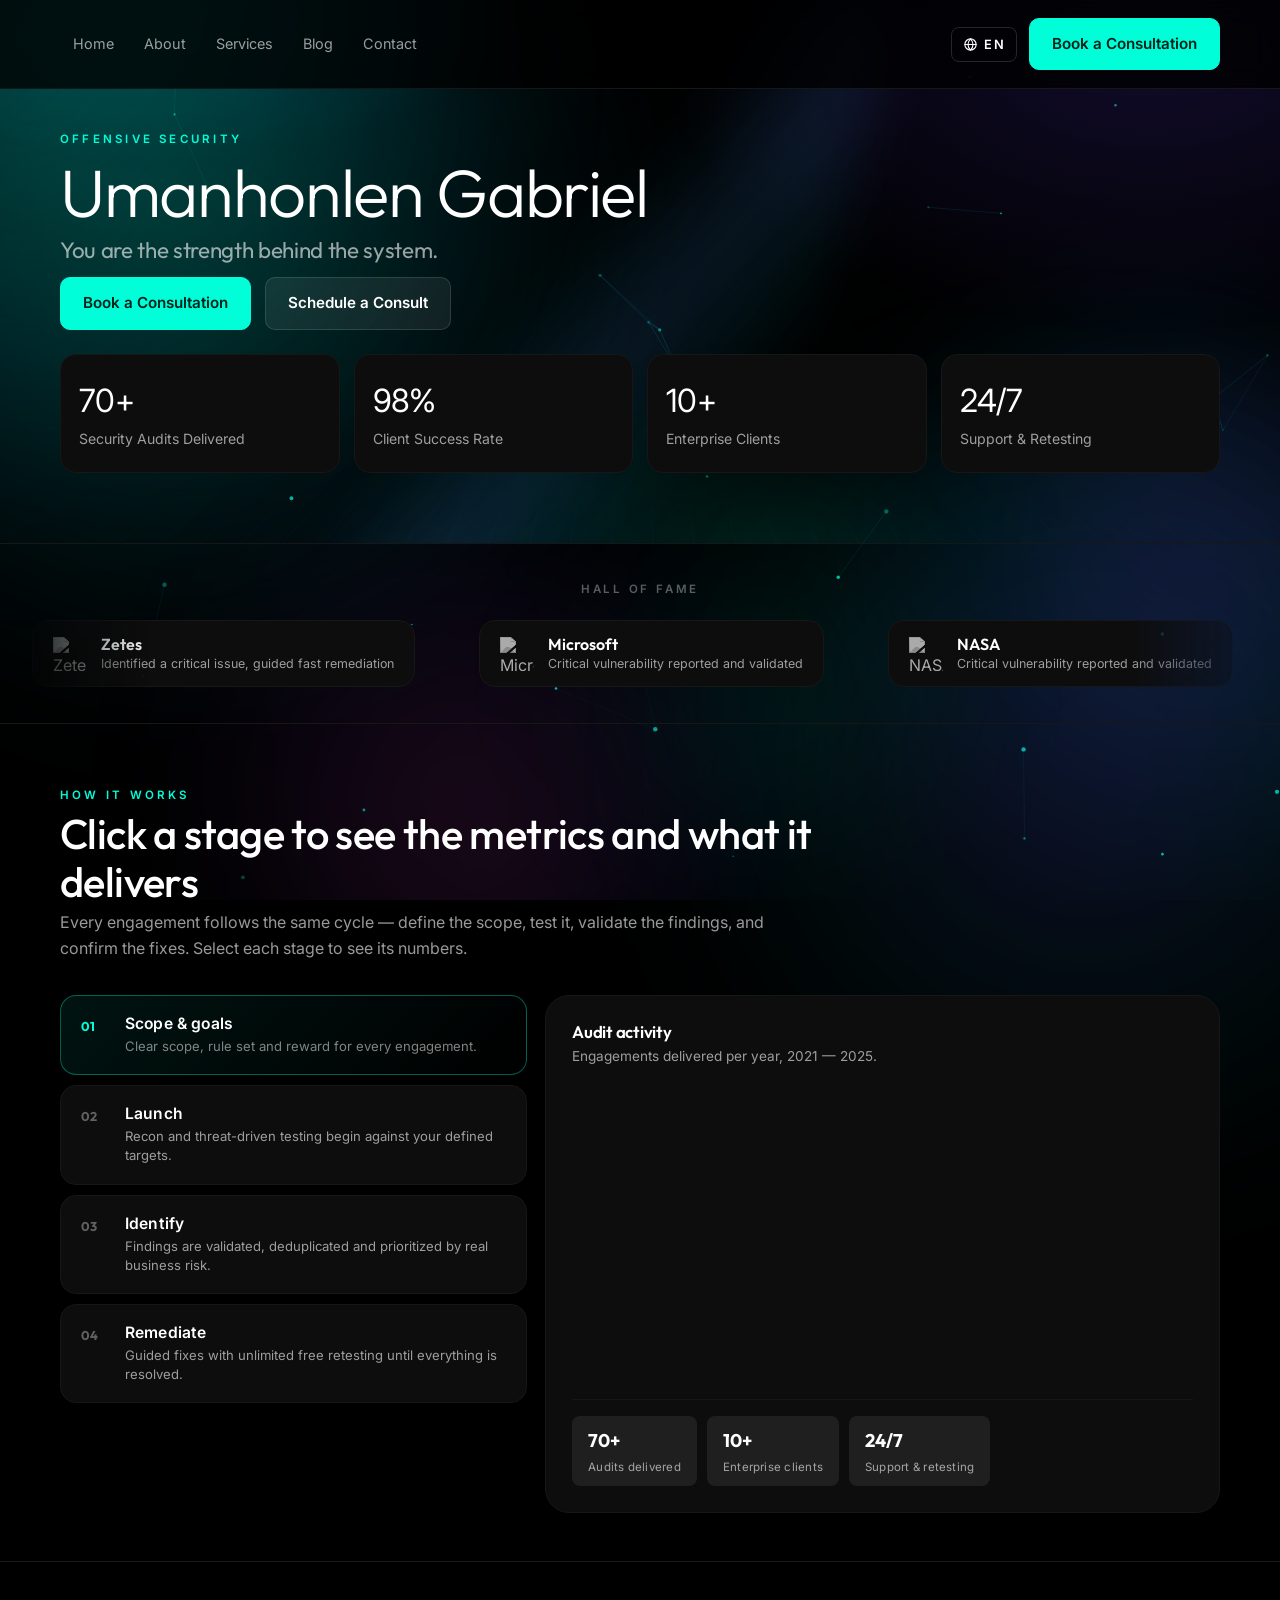
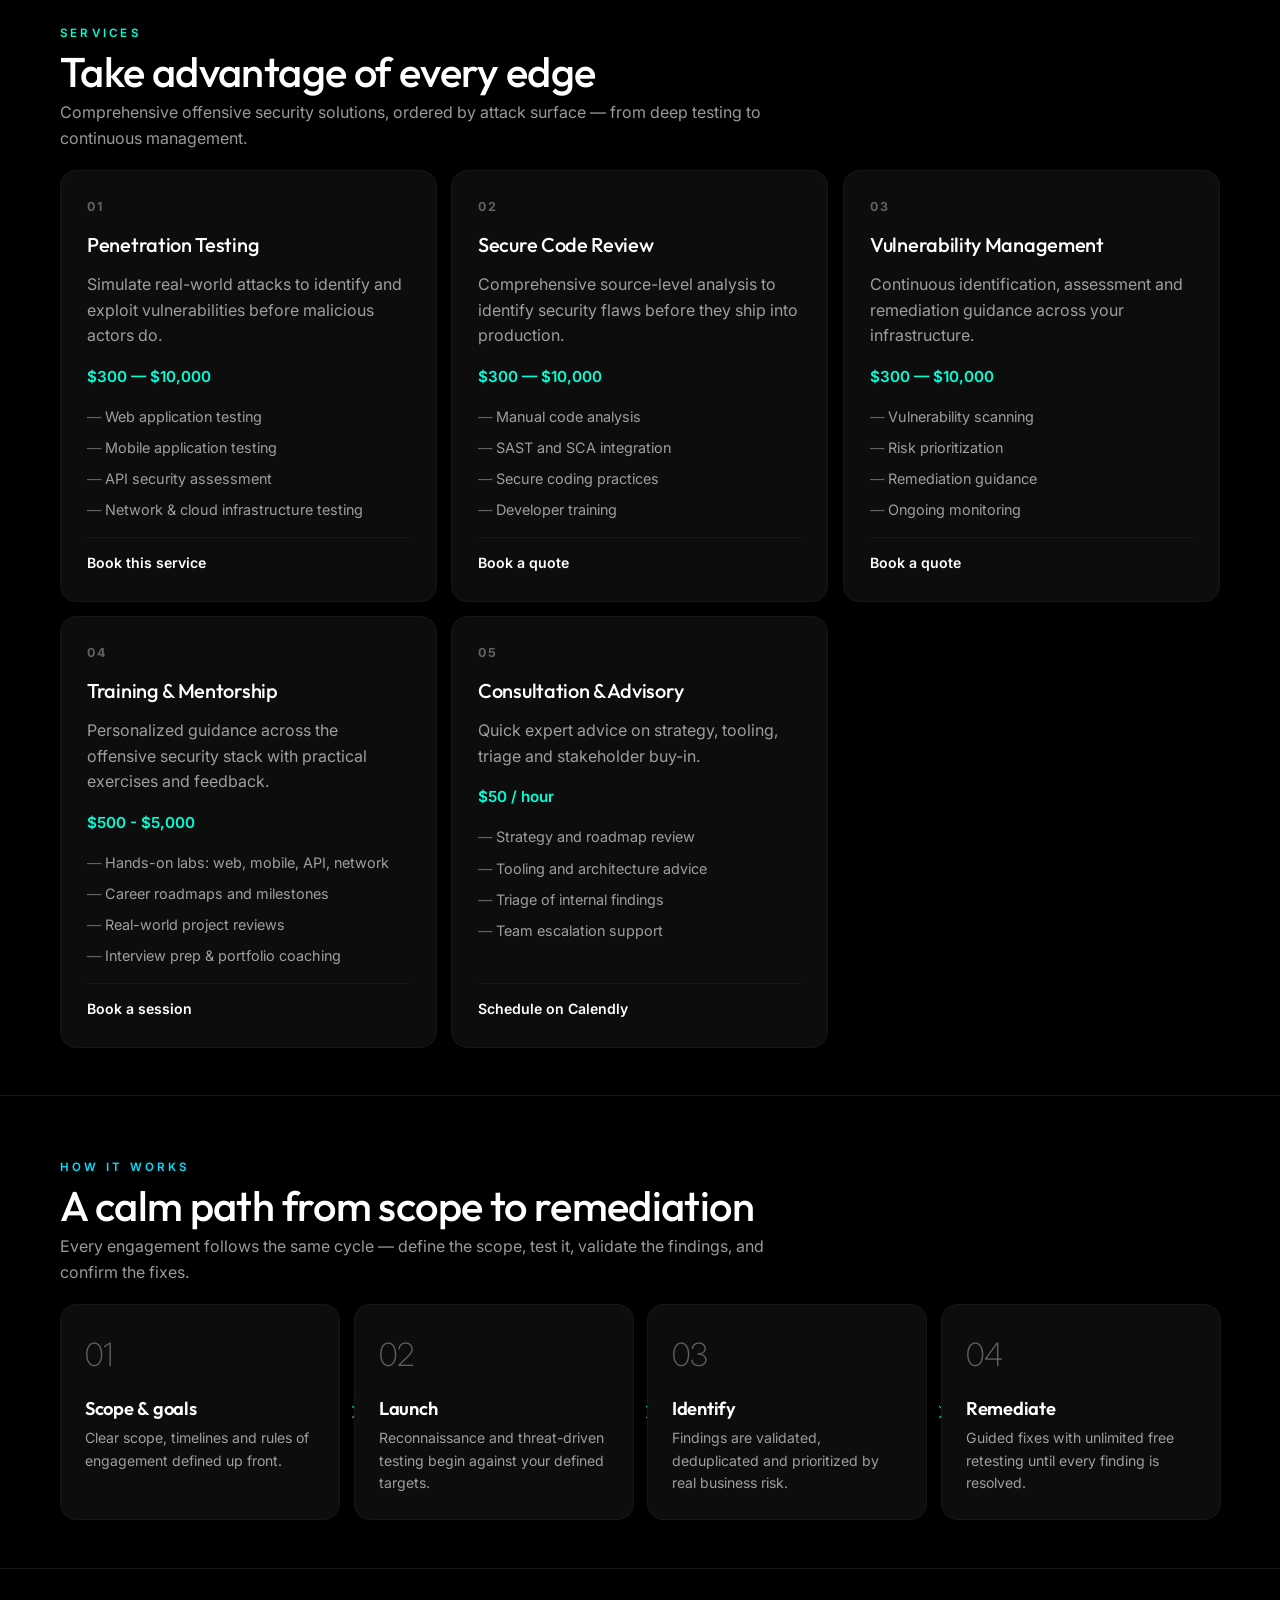
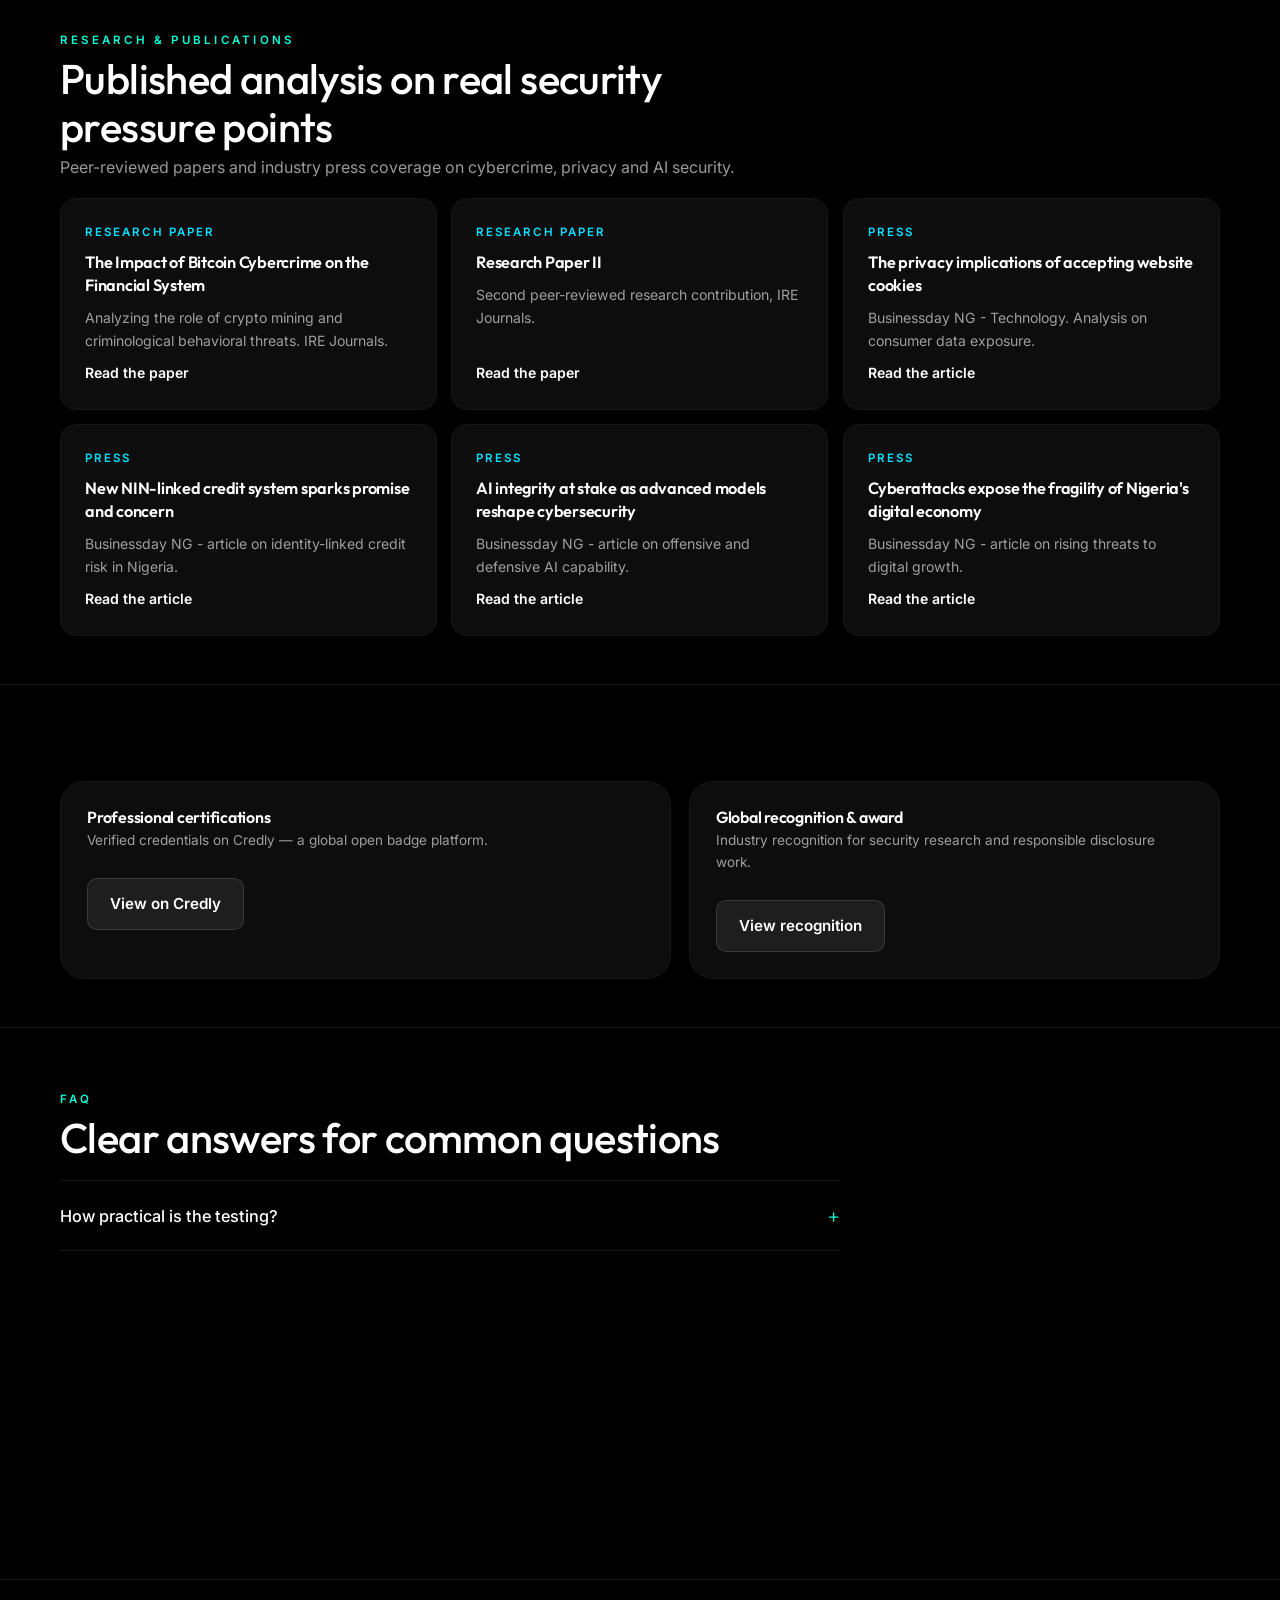
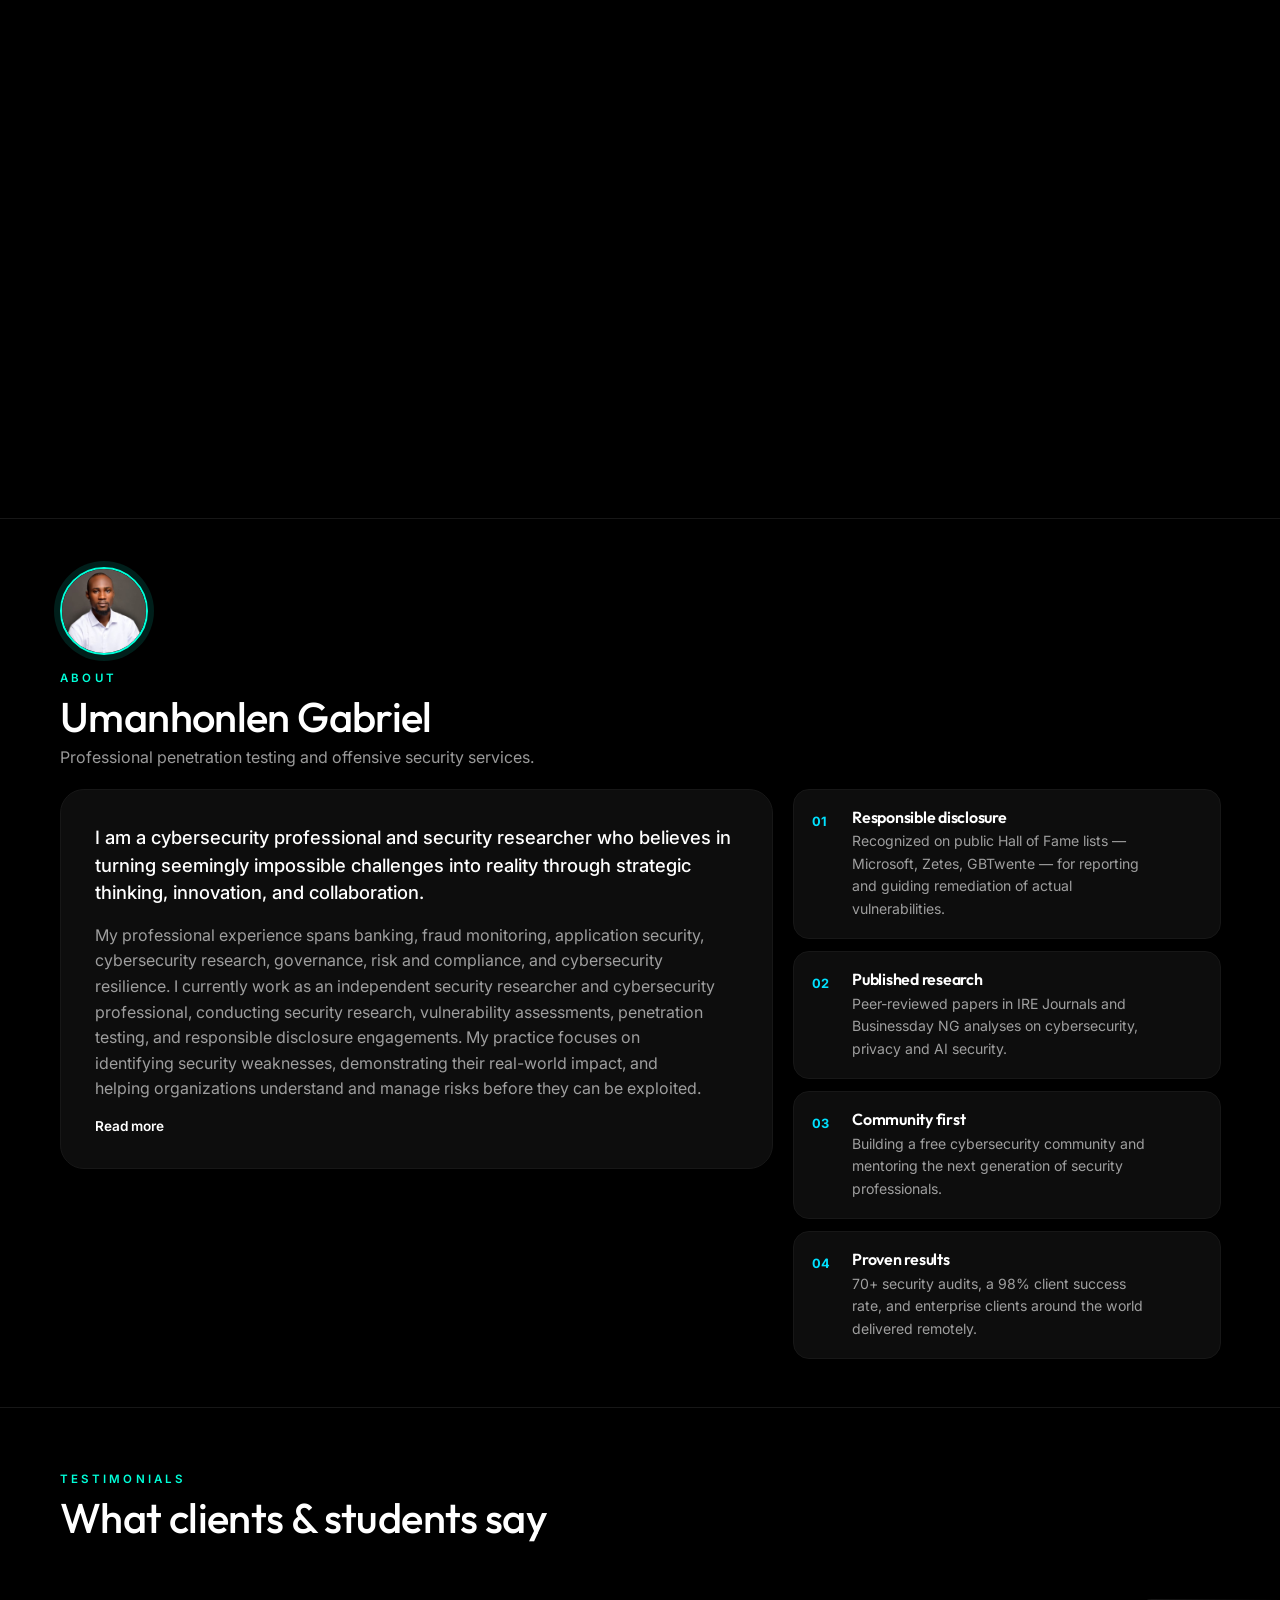
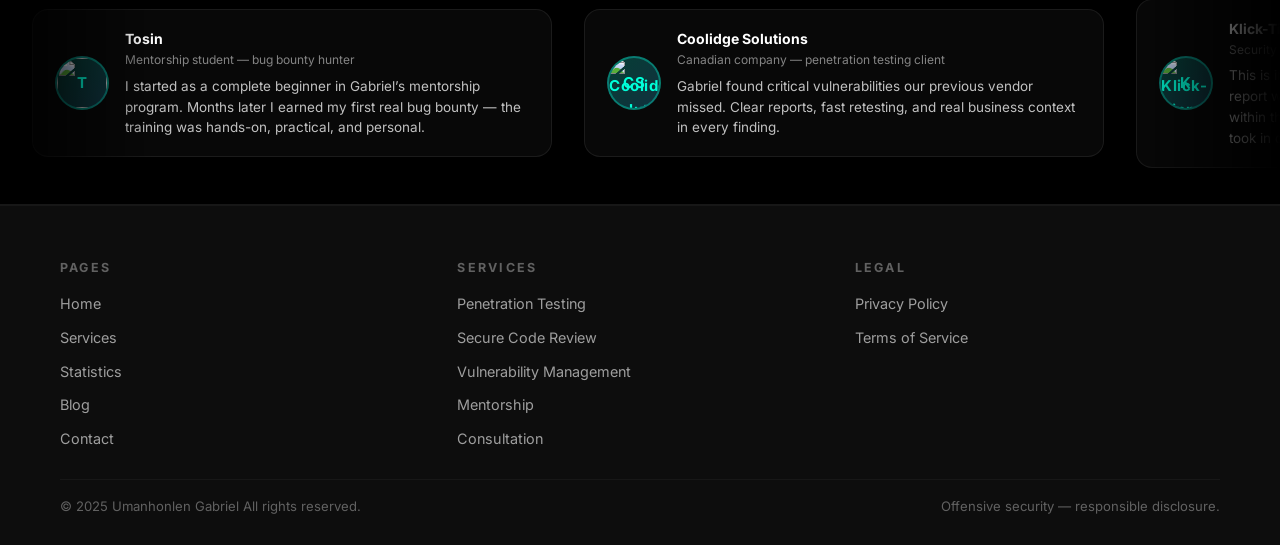
==== commit 3232467b: "Update index.html" ====
--- a/index.html
+++ b/index.html
@@ -114,7 +114,7 @@
             <img src="https://icons.duckduckgo.com/ip3/sweethawk.com.ico" alt="SweetHawk logo" loading="lazy" />
             <span><b>SweetHawk</b><em data-i18n="hof_sh">Responsible disclosure acknowledged</em></span>
           </a>
-          <a class="hof-chip" href="https://drive.google.com/file/d/1jR87sA1sDhCnxGlhkSa3lofEGjk2yWFh/view?usp=sharing" target="_blank" rel="noopener" title="Global Recognition — award">
+          <a class="hof-chip" href="https://drive.google.com/file/d/1bkwsRVWvNoejzpaYfWSrUwBCBt-8vOzT/view?usp=sharing" target="_blank" rel="noopener" title="Global Recognition — award">
             <img src="https://icons.duckduckgo.com/ip3/drive.google.com.ico" alt="Global Recognition logo" loading="lazy" />
             <span><b>Global Recognition</b><em data-i18n="hof_gr">Award &amp; verified recognition</em></span>
           </a>
@@ -152,7 +152,7 @@
             <img src="https://icons.duckduckgo.com/ip3/sweethawk.com.ico" alt="SweetHawk logo" loading="lazy" />
             <span><b>SweetHawk</b><em data-i18n="hof_sh">Responsible disclosure acknowledged</em></span>
           </a>
-          <a class="hof-chip" href="https://drive.google.com/file/d/1jR87sA1sDhCnxGlhkSa3lofEGjk2yWFh/view?usp=sharing" target="_blank" rel="noopener" title="Global Recognition — award">
+          <a class="hof-chip" href="https://drive.google.com/file/d/1bkwsRVWvNoejzpaYfWSrUwBCBt-8vOzT/view?usp=sharing" target="_blank" rel="noopener" title="Global Recognition — award">
             <img src="https://icons.duckduckgo.com/ip3/drive.google.com.ico" alt="Global Recognition logo" loading="lazy" />
             <span><b>Global Recognition</b><em data-i18n="hof_gr">Award &amp; verified recognition</em></span>
           </a>
@@ -426,7 +426,7 @@
         <div class="chart-card" style="margin-top: 0">
           <h3 data-i18n="rc2_t">Global recognition &amp; award</h3>
           <p data-i18n="rc2_d">Industry recognition for security research and responsible disclosure work.</p>
-          <a class="btn btn-ghost" style="margin-top: 8px" href="https://drive.google.com/file/d/1jR87sA1sDhCnxGlhkSa3lofEGjk2yWFh/view?usp=sharing" target="_blank" rel="noopener" data-i18n="rc2_p">View recognition</a>
+          <a class="btn btn-ghost" style="margin-top: 8px" href="https://drive.google.com/file/d/1bkwsRVWvNoejzpaYfWSrUwBCBt-8vOzT/view?usp=sharing" target="_blank" rel="noopener" data-i18n="rc2_p">View recognition</a>
         </div>
       </div>
     </div>
